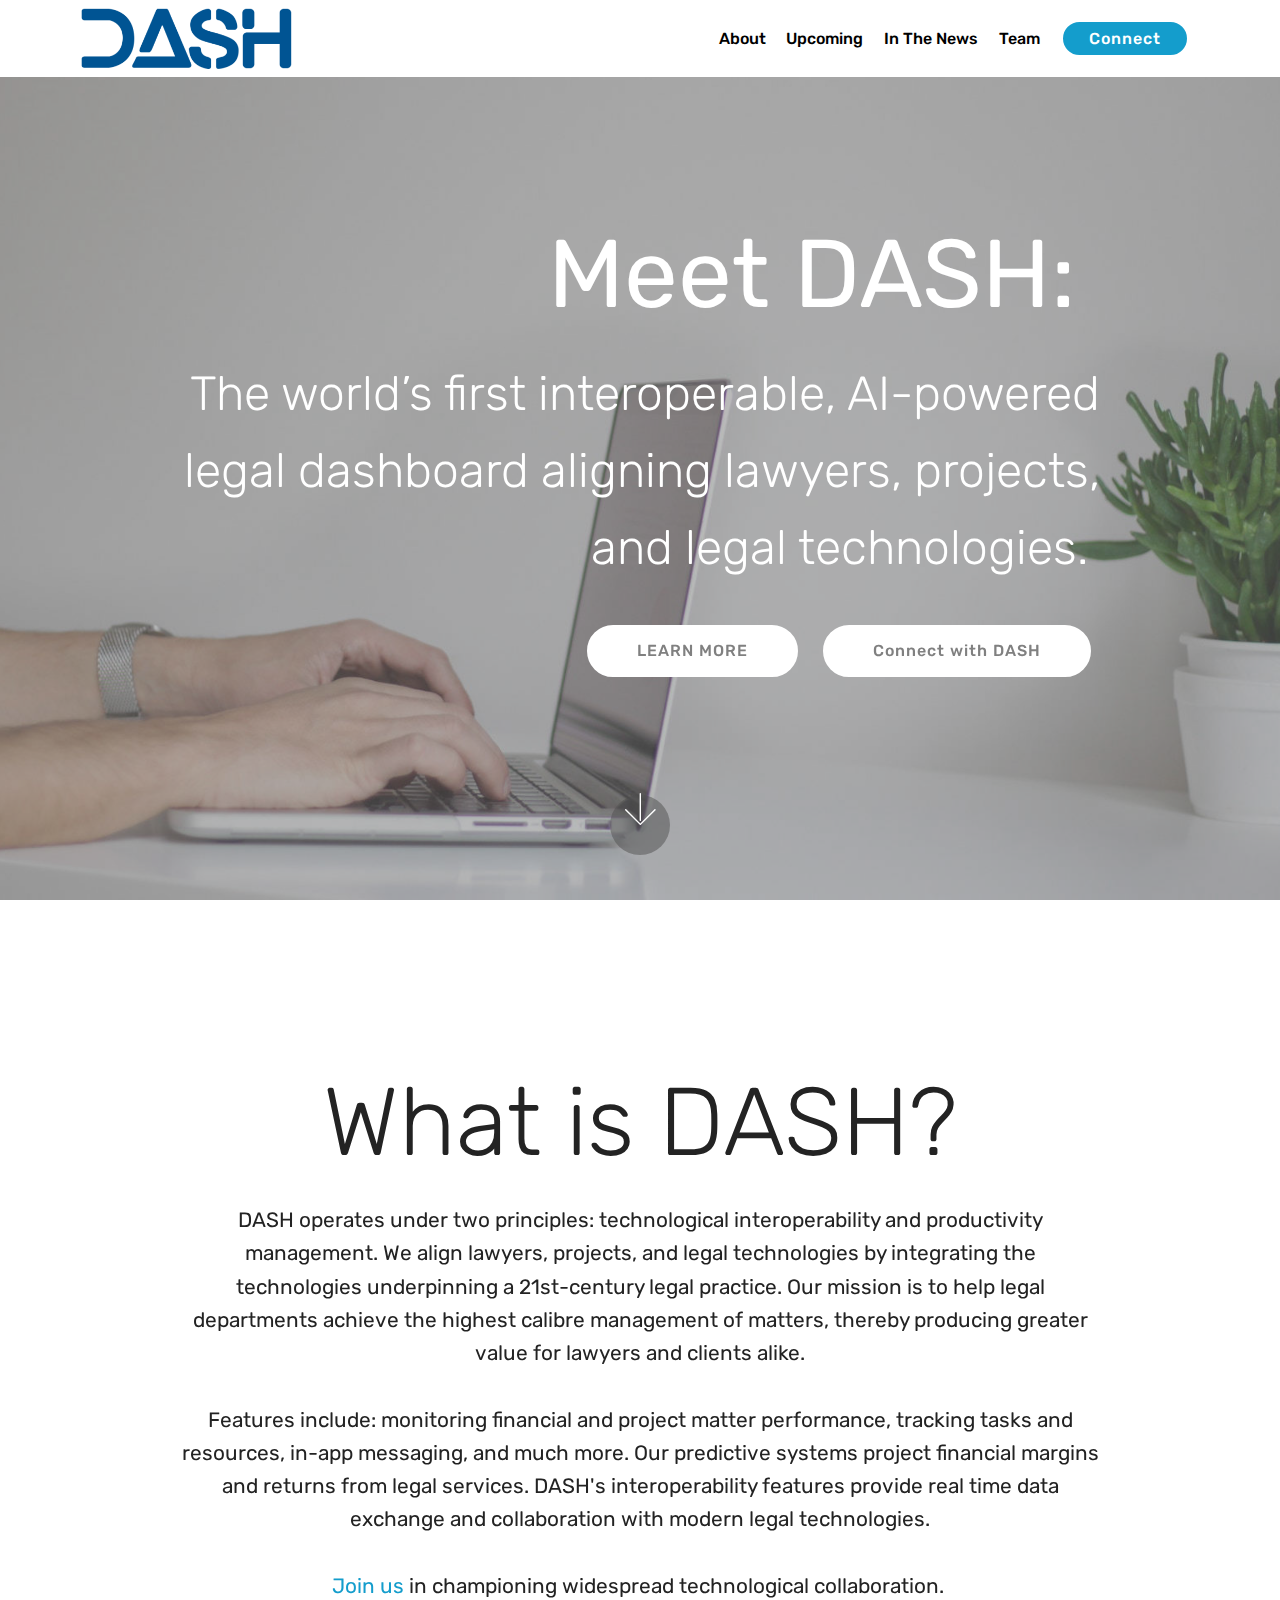
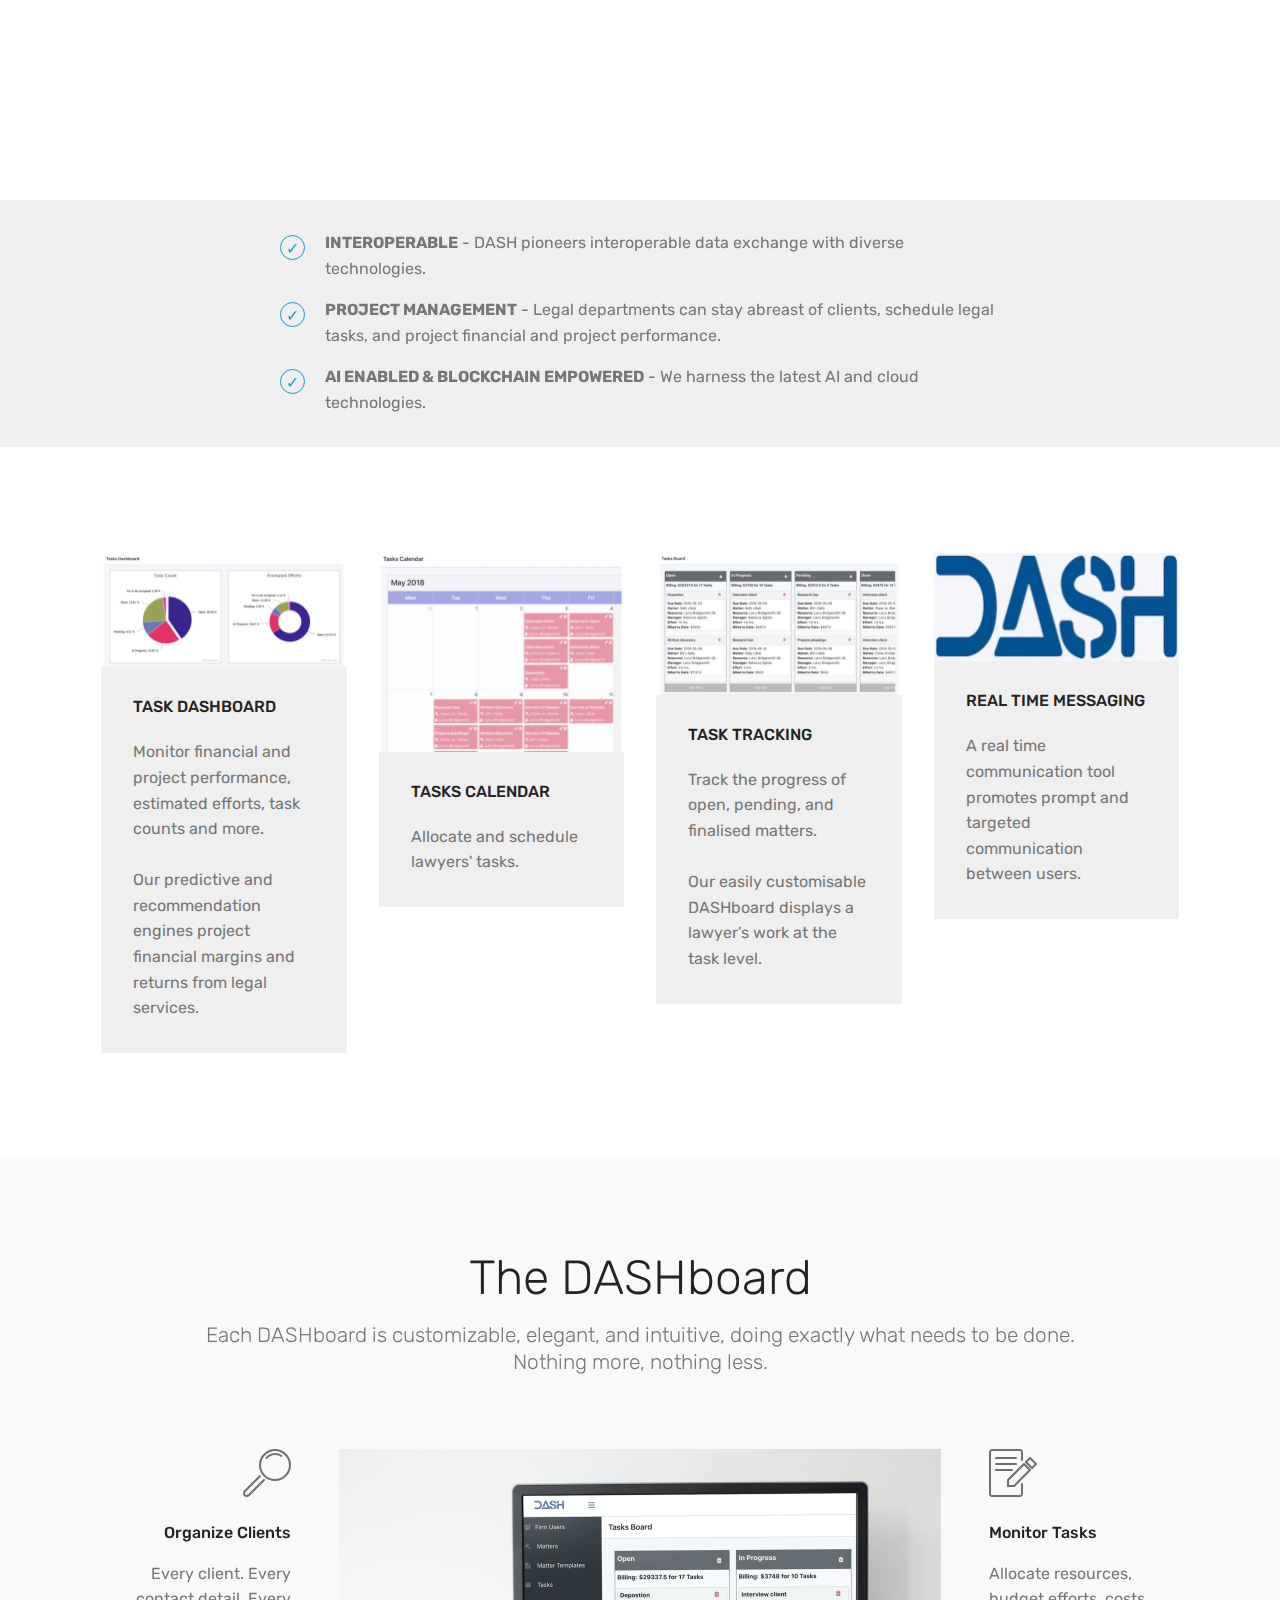
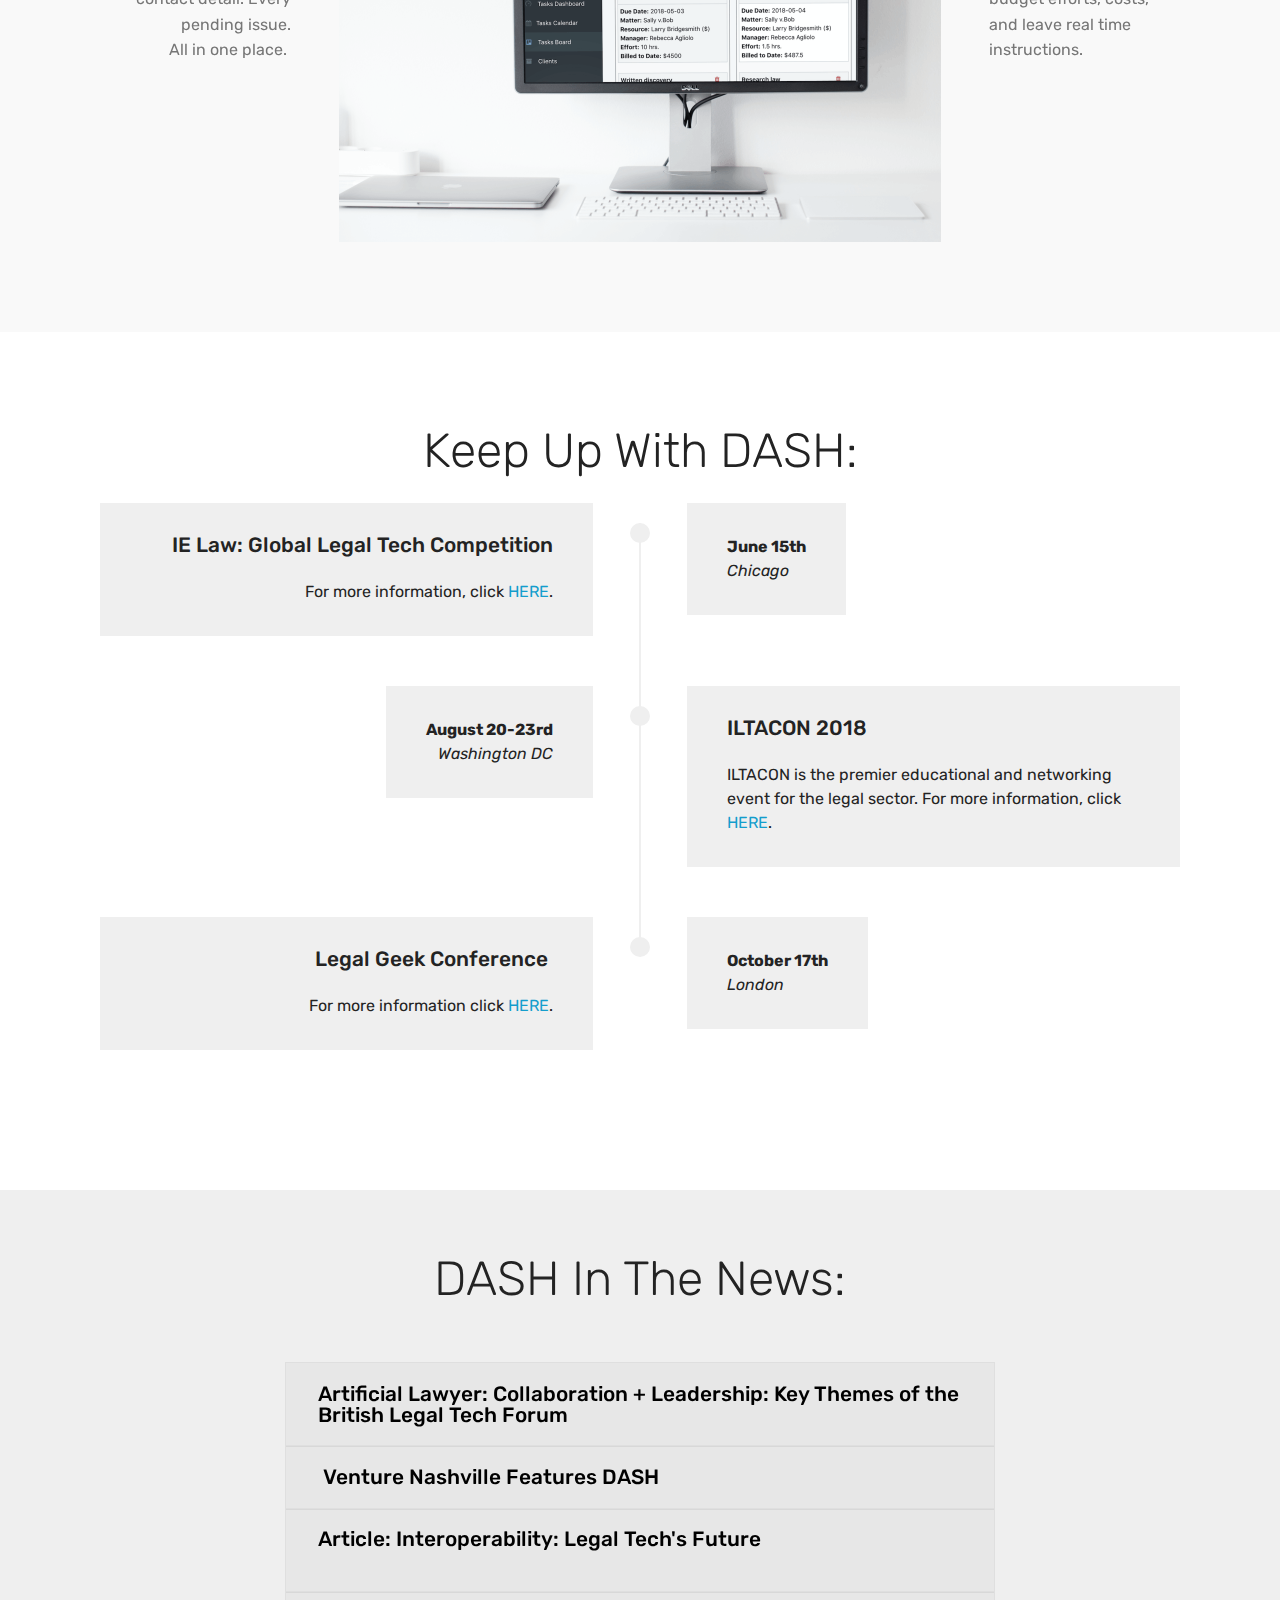
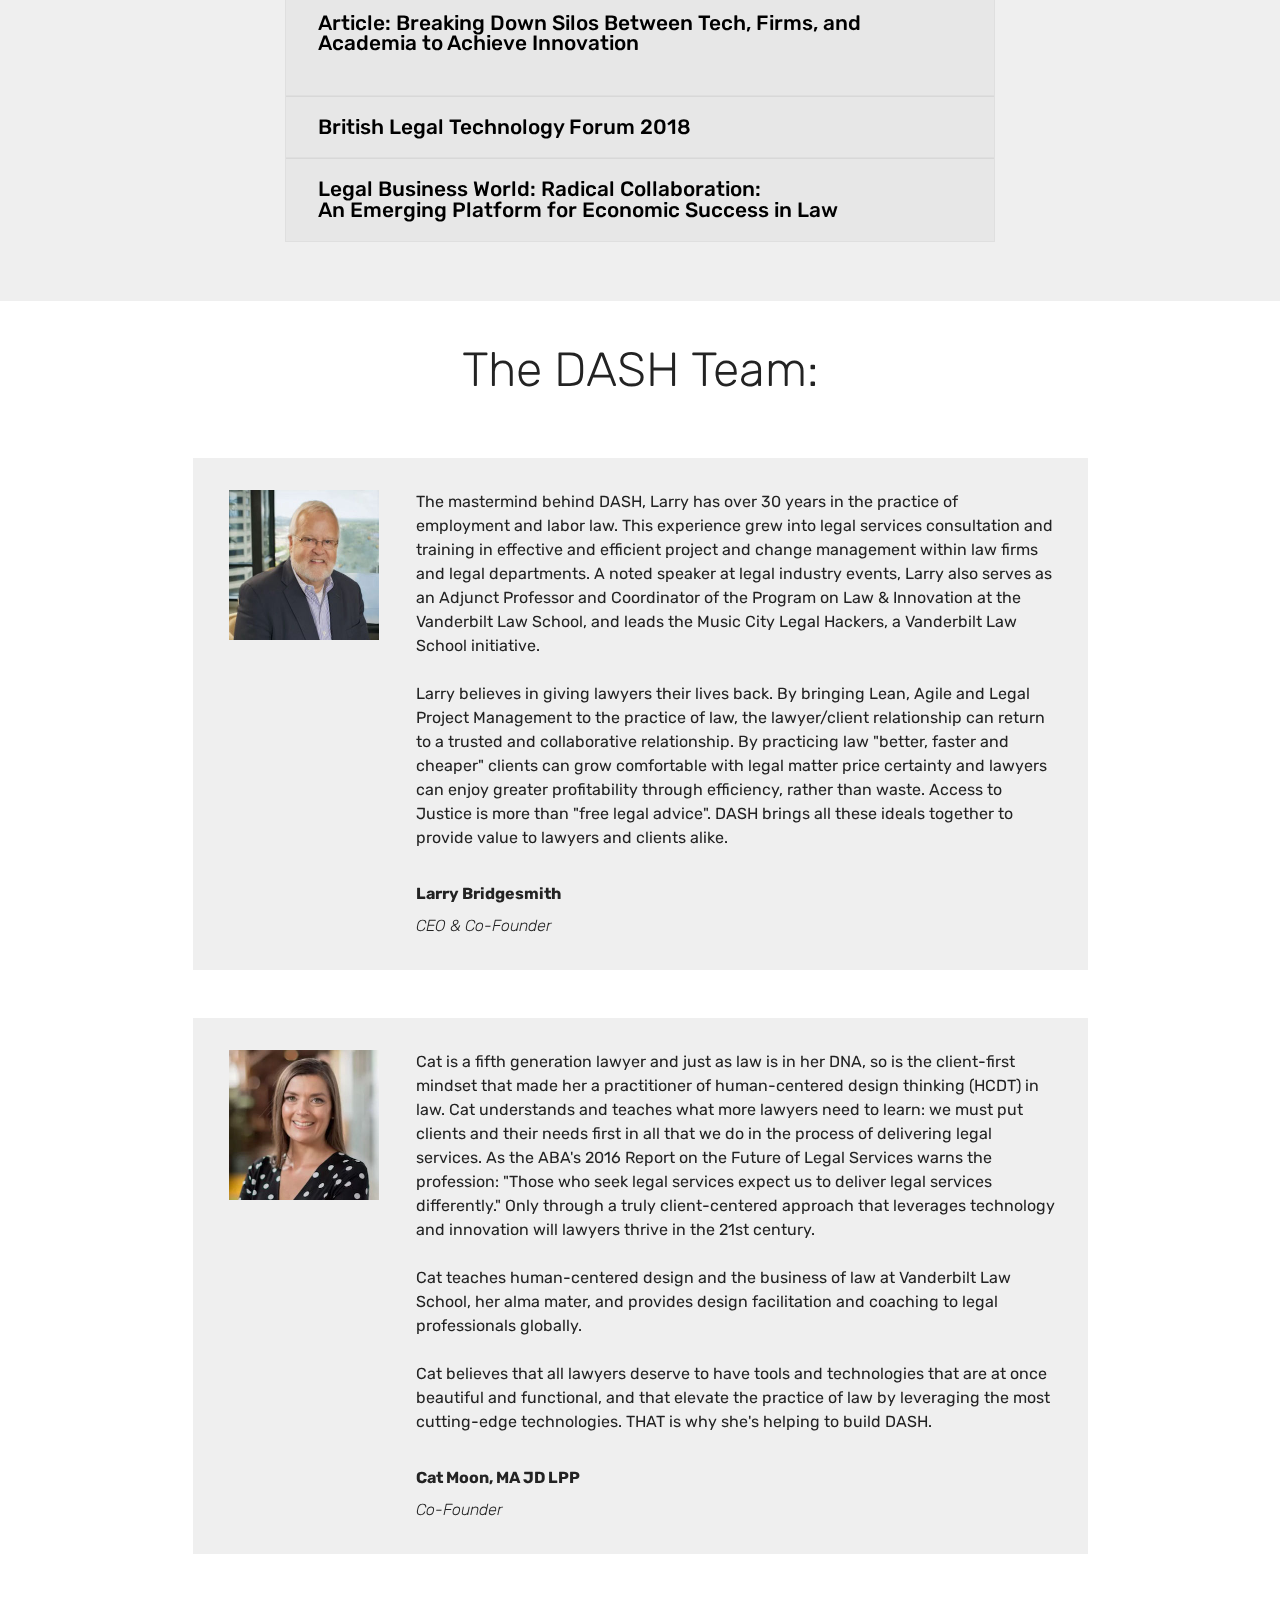
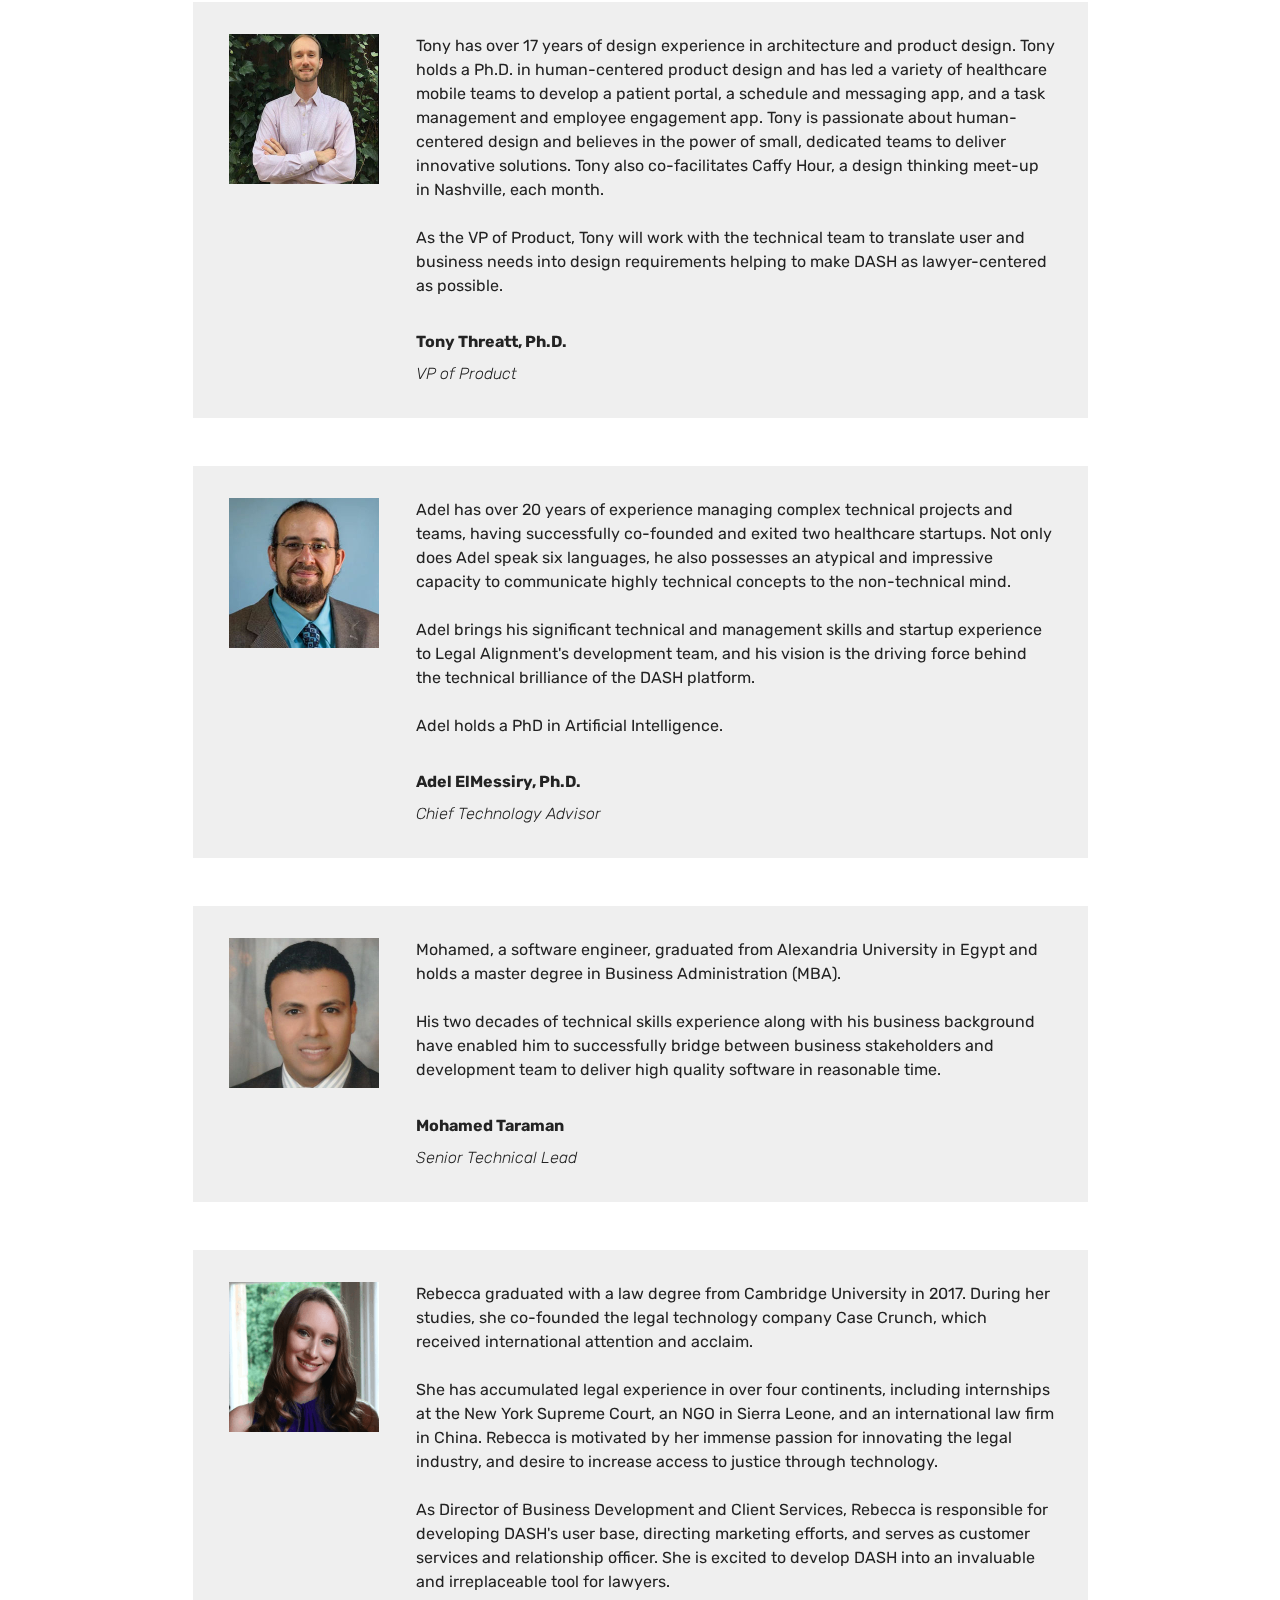
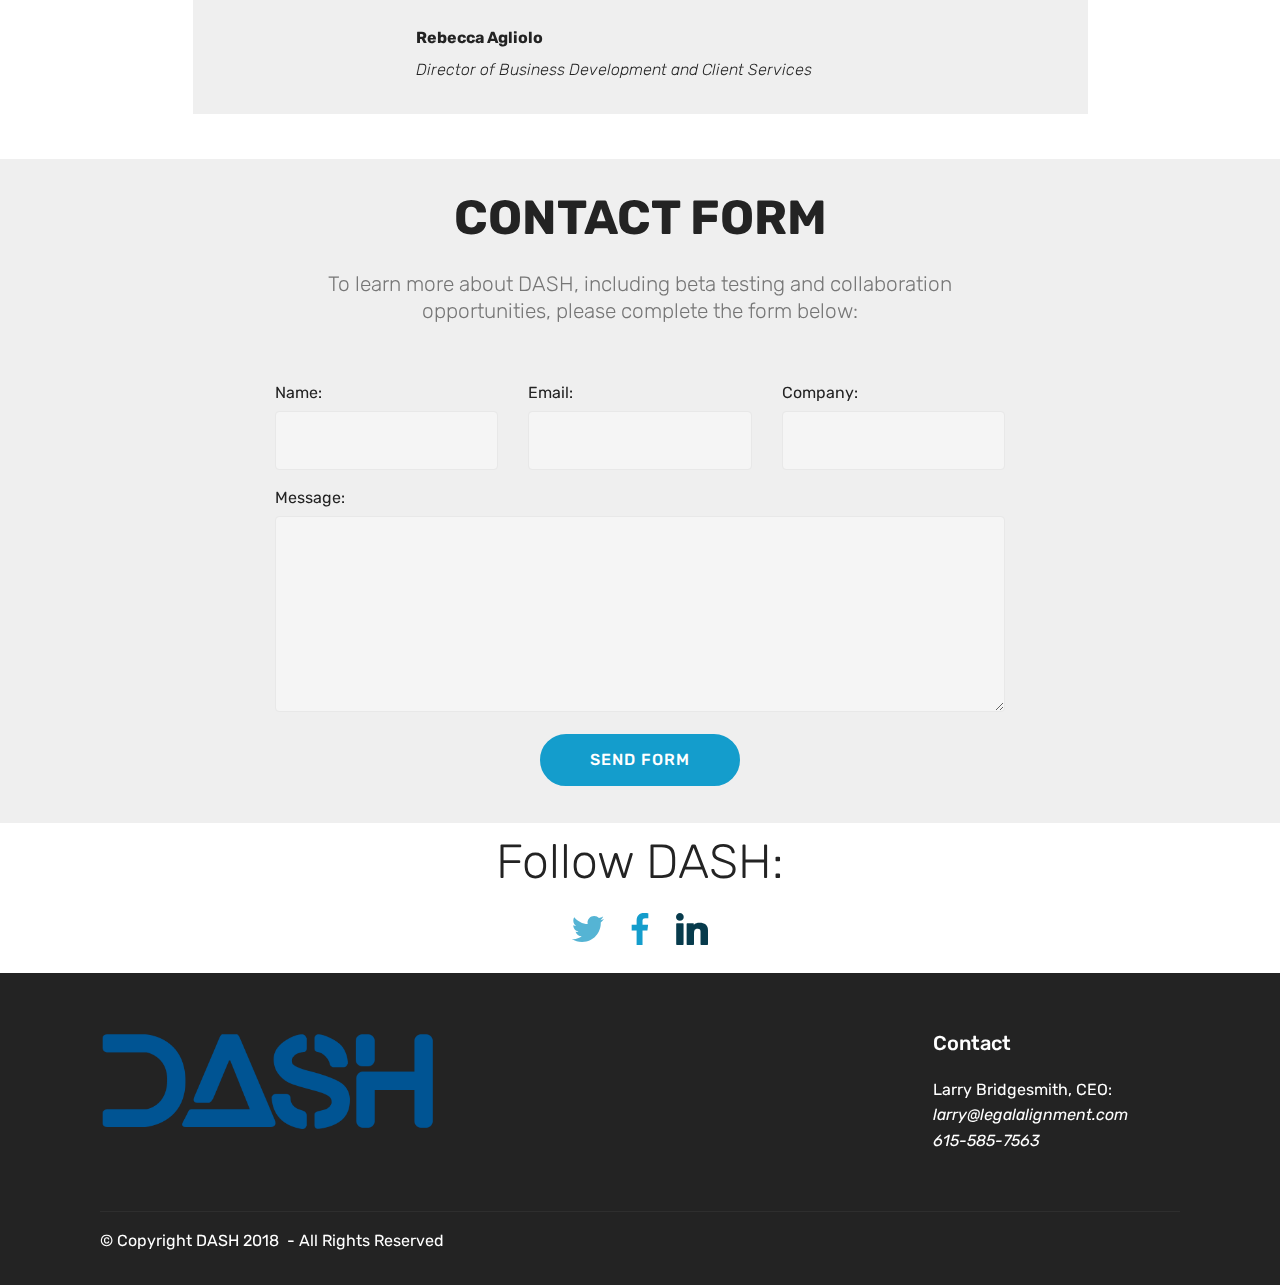
==== dash.html @ db4bc956 "create github pages" ====
<!DOCTYPE html>
<html >
<head>
  <!-- Site made with Mobirise Website Builder v4.7.7, https://mobirise.com -->
  <meta charset="UTF-8">
  <meta http-equiv="X-UA-Compatible" content="IE=edge">
  <meta name="generator" content="Mobirise v4.7.7, mobirise.com">
  <meta name="viewport" content="width=device-width, initial-scale=1, minimum-scale=1">
  <link rel="shortcut icon" href="assets/images/dash-logo-2-2-122x36.png" type="image/x-icon">
  <meta name="description" content="Website Maker Description">
  <title>DASH</title>
  <link rel="stylesheet" href="assets/web/assets/mobirise-icons/mobirise-icons.css">
  <link rel="stylesheet" href="assets/tether/tether.min.css">
  <link rel="stylesheet" href="assets/bootstrap/css/bootstrap.min.css">
  <link rel="stylesheet" href="assets/bootstrap/css/bootstrap-grid.min.css">
  <link rel="stylesheet" href="assets/bootstrap/css/bootstrap-reboot.min.css">
  <link rel="stylesheet" href="assets/dropdown/css/style.css">
  <link rel="stylesheet" href="assets/socicon/css/styles.css">
  <link rel="stylesheet" href="assets/theme/css/style.css">
  <link rel="stylesheet" href="assets/mobirise/css/mbr-additional.css" type="text/css">
  
  
  
</head>
<body>
  <section class="menu cid-qTkzRZLJNu" once="menu" id="menu1-3">

    

    <nav class="navbar navbar-expand beta-menu navbar-dropdown align-items-center navbar-fixed-top navbar-toggleable-sm">
        <button class="navbar-toggler navbar-toggler-right" type="button" data-toggle="collapse" data-target="#navbarSupportedContent" aria-controls="navbarSupportedContent" aria-expanded="false" aria-label="Toggle navigation">
            <div class="hamburger">
                <span></span>
                <span></span>
                <span></span>
                <span></span>
            </div>
        </button>
        <div class="menu-logo">
            <div class="navbar-brand">
                <span class="navbar-logo">
                    <a href="https://dashforlaw.com/">
                         <img src="assets/images/logo-412x118.png" alt="Mobirise" title="" style="height: 3.8rem;">
                    </a>
                </span>
                <span class="navbar-caption-wrap"><a class="navbar-caption text-white display-2" href="https://mobirise.com"></a></span>
            </div>
        </div>
        <div class="collapse navbar-collapse" id="navbarSupportedContent">
            <ul class="navbar-nav nav-dropdown" data-app-modern-menu="true"><li class="nav-item">
                    <a class="nav-link link text-black display-4" href="dash.html#header5-l">
                        
                        About</a>
                </li><li class="nav-item"><a class="nav-link link text-black display-4" href="dash.html#timeline1-s">
                        
                        Upcoming</a></li><li class="nav-item"><a class="nav-link link text-black display-4" href="dash.html#accordion1-t">In The News</a></li>
                <li class="nav-item">
                    <a class="nav-link link text-black display-4" href="dash.html#testimonials4-f">
                        
                        Team</a>
                </li></ul>
            <div class="navbar-buttons mbr-section-btn"><a class="btn btn-sm btn-primary display-4" href="dash.html#form1-4">
                    
                    Connect</a></div>
        </div>
    </nav>
</section>

<section class="engine"><a href="https://mobirise.me/j">website templates</a></section><section class="cid-qU2zEL4wPj mbr-fullscreen mbr-parallax-background" id="header2-6">

    

    <div class="mbr-overlay" style="opacity: 0.5; background-color: rgb(118, 118, 118);"></div>

    <div class="container align-center">
        <div class="row justify-content-md-center">
            <div class="mbr-white col-md-10">
                <h1 class="mbr-section-title mbr-bold pb-3 mbr-fonts-style display-1"><span style="font-weight: normal;">Meet DASH:&nbsp;</span><br></h1>
                
                <p class="mbr-text pb-3 mbr-fonts-style display-2">The world’s first interoperable, AI-powered legal dashboard aligning lawyers, projects, and legal technologies.&nbsp;<br></p><p></p><p></p>
                <div class="mbr-section-btn"><a class="btn btn-md btn-white display-4" href="dash.html#header5-l">LEARN MORE</a>
                    <a class="btn btn-md btn-white display-4" href="dash.html#form1-4">Connect with DASH</a></div>
            </div>
        </div>
    </div>
    <div class="mbr-arrow hidden-sm-down" aria-hidden="true">
        <a href="#next">
            <i class="mbri-down mbr-iconfont"></i>
        </a>
    </div>
</section>

<section class="header5 cid-qU41m2HjNl mbr-fullscreen" id="header5-l">

    

    
    <div class="container">
        <div class="row justify-content-center">
            <div class="mbr-white col-md-10">
                <h1 class="mbr-section-title align-center pb-3 mbr-fonts-style display-1">
                    What is DASH?</h1>
                <p class="mbr-text align-center display-5 pb-3 mbr-fonts-style">DASH operates under two principles: technological interoperability and productivity management. We align lawyers, projects, and legal technologies by integrating the technologies underpinning a 21st-century legal practice. Our mission is to help legal departments achieve the highest calibre management of matters, thereby producing greater value for lawyers and clients alike. <br><br>Features include: monitoring financial and project matter performance, tracking tasks and resources, in-app messaging, and much more. Our predictive systems project financial margins and returns from legal services. DASH's interoperability features provide real time data exchange and collaboration with modern legal technologies. <br><br><a href="dash.html#form1-4">Join us</a> in championing widespread technological collaboration.&nbsp;<br></p>
                
            </div>
        </div>
    </div>

    
</section>

<section class="mbr-section article content12 cid-qU42a9fptA" id="content12-n">
     

    <div class="container">
        <div class="media-container-row">
            <div class="mbr-text counter-container col-12 col-md-8 mbr-fonts-style display-7">
                <ul>
                    <li><strong>INTEROPERABLE</strong>&nbsp;- DASH pioneers interoperable data exchange with diverse technologies.&nbsp;</li><li><strong>PROJECT MANAGEMENT</strong><span style="font-size: 1rem;"> - Legal departments can stay abreast of clients, schedule legal tasks, and project financial and project performance.&nbsp;</span></li><li><strong>AI ENABLED &amp; BLOCKCHAIN EMPOWERED</strong> - We harness the latest AI and cloud technologies.</li>
                </ul>
            </div>
        </div>
    </div>
</section>

<section class="features3 cid-qU42BlxGUw" id="features3-r">

    

    
    <div class="container">
        <div class="media-container-row">
            <div class="card p-3 col-12 col-md-6 col-lg-3">
                <div class="card-wrapper">
                    <div class="card-img">
                        <img src="assets/images/tasks-dashboard-492x230.jpg" alt="Mobirise" title="">
                    </div>
                    <div class="card-box">
                        <h4 class="card-title mbr-fonts-style display-7">
                            TASK DASHBOARD</h4>
                        <p class="mbr-text mbr-fonts-style display-7">Monitor financial and project performance, estimated efforts, task counts and more.&nbsp;<br><br>Our predictive and recommendation engines project financial margins and returns from legal services.<br></p>
                    </div>
                    
                </div>
            </div>

            <div class="card p-3 col-12 col-md-6 col-lg-3">
                <div class="card-wrapper">
                    <div class="card-img">
                        <img src="assets/images/tasks-calendar-492x399.jpg" alt="Mobirise" title="">
                    </div>
                    <div class="card-box">
                        <h4 class="card-title mbr-fonts-style display-7">
                            TASKS CALENDAR</h4>
                        <p class="mbr-text mbr-fonts-style display-7">
                            Allocate and schedule lawyers' tasks. &nbsp;&nbsp;</p>
                    </div>
                    
                </div>
            </div>

            <div class="card p-3 col-12 col-md-6 col-lg-3">
                <div class="card-wrapper">
                    <div class="card-img">
                        <img src="assets/images/tasks-board-492x285.jpg" alt="Mobirise" title="">
                    </div>
                    <div class="card-box">
                        <h4 class="card-title mbr-fonts-style display-7">TASK TRACKING</h4>
                        <p class="mbr-text mbr-fonts-style display-7">
                            Track the progress of open, pending, and finalised matters.<br><br>Our easily customisable DASHboard displays a lawyer’s work at the task level.<br></p>
                    </div>
                    
                </div>
            </div>

            <div class="card p-3 col-12 col-md-6 col-lg-3">
                <div class="card-wrapper">
                    <div class="card-img">
                        <img src="assets/images/dash-logo-492x218.jpg" alt="Mobirise" title="">
                    </div>
                    <div class="card-box">
                        <h4 class="card-title mbr-fonts-style display-7">REAL TIME MESSAGING</h4>
                        <p class="mbr-text mbr-fonts-style display-7">A real time communication tool promotes prompt and targeted communication between users.&nbsp;</p>
                    </div>
                    
                </div>
            </div>
        </div>
    </div>
</section>

<section class="features12 cid-qU4sHpMugX" id="features12-u">
    
    

    

    <div class="container">
        <h2 class="mbr-section-title pb-2 mbr-fonts-style display-2">The DASHboard</h2>
        <h3 class="mbr-section-subtitle pb-3 mbr-fonts-style display-5">Each DASHboard is customizable, elegant, and intuitive, doing exactly what needs to be done. <br>Nothing more, nothing less.</h3>

        <div class="media-container-row pt-5">
            <div class="block-content align-right">
                <div class="card pl-3 pr-3 pb-5">
                    <div class="mbr-card-img-title">
                        <div class="card-img pb-3">
                             <span class="mbr-iconfont mbri-search"></span>
                        </div>
                        <div class="mbr-crt-title">
                            <h4 class="card-title py-2 mbr-crt-title mbr-fonts-style display-7">Organize Clients</h4>
                        </div>
                    </div>                

                    <div class="card-box">
                        <p class="mbr-text mbr-section-text mbr-fonts-style display-7">
                            Every client. Every contact detail. Every pending issue. <br>All in one place.&nbsp;</p>
                    </div>
                </div>

                
            </div>

            <div class="mbr-figure" style="width: 60%;">
                <img src="assets/images/screen-shot-2018-06-04-at-23.53.58-1204x786.png" alt="Mobirise" title="">
            </div>

            <div class="block-content align-left  ">
                <div class="card pl-3 pr-3 pb-5">
                    <div class="mbr-card-img-title">
                        <div class="card-img pb-3">
                             <span class="mbr-iconfont mbri-edit"></span>
                        </div>
                        <div class="mbr-crt-title">
                            <h4 class="card-title py-2 mbr-crt-title mbr-fonts-style display-7">
                                Monitor Tasks</h4>
                        </div>
                    </div>                

                    <div class="card-box">
                        <p class="mbr-text mbr-section-text mbr-fonts-style display-7">Allocate resources, budget efforts, costs, and leave real time instructions.</p>
                    </div>
                </div>

                
            </div>
        </div>
    </div>
</section>

<section class="timeline1 cid-qU487l1E2V" id="timeline1-s">

    

    

    <div class="container align-center">
        <h2 class="mbr-section-title pb-3 mbr-fonts-style display-2">Keep Up With DASH:</h2>
        

        <div class="container timelines-container" mbri-timelines="">
            <div class="row timeline-element reverse separline">      
                 <div class="timeline-date-panel col-xs-12 col-md-6  align-left">         
                    <div class="time-line-date-content">
                        <p class="mbr-timeline-date mbr-fonts-style display-7"><strong>June 15th</strong><br><em>Chicago</em></p>
                    </div>
                </div>
           <span class="iconBackground"></span>
            <div class="col-xs-12 col-md-6 align-right">
                <div class="timeline-text-content">
                    <h4 class="mbr-timeline-title pb-3 mbr-fonts-style display-5">IE Law: Global Legal Tech Competition</h4>
                    <p class="mbr-timeline-text mbr-fonts-style display-7">
                        For more information, click <a href="https://www.ie.edu/law-school/news-events/news/global-legaltech-startup-competition/" target="_blank">HERE</a>.</p>
                 </div>
            </div>
            </div>

            <div class="row timeline-element  separline">
                <div class="timeline-date-panel col-xs-12 col-md-6 align-right">
                    <div class="time-line-date-content">
                        <p class="mbr-timeline-date mbr-fonts-style display-7"><strong>
                            August 20-23rd</strong><br><em>Washington DC</em></p>
                    </div>
                </div>
                <span class="iconBackground"></span>
                <div class="col-xs-12 col-md-6 align-left ">
                    <div class="timeline-text-content">
                        <h4 class="mbr-timeline-title pb-3 mbr-fonts-style display-5">ILTACON 2018</h4>
                        <p class="mbr-timeline-text mbr-fonts-style display-7">ILTACON is the premier educational and networking event for the legal sector. For more information, click <a href="http://www.iltacon.org/home?ssopc=1" target="_blank">HERE</a>.<br></p>
                    </div>
                </div>
            </div> 


            <div class="row timeline-element reverse">
                <div class="timeline-date-panel col-xs-12 col-md-6  align-left">
                    <div class="time-line-date-content">
                        <p class="mbr-timeline-date mbr-fonts-style display-7"><strong>
                            October 17th<br></strong><em>London</em></p>
                    </div>
                </div>
                <span class="iconBackground"></span>
                <div class="col-xs-12 col-md-6 align-right">
                    <div class="timeline-text-content">
                        <h4 class="mbr-timeline-title pb-3 mbr-fonts-style display-5">
                            Legal Geek Conference&nbsp;</h4>      
                        <p class="mbr-timeline-text mbr-fonts-style display-7">
                            For more information click <a href="https://www.legalgeek.co/conference/" target="_blank">HERE</a>.</p>
                    </div>
                </div>
            </div>

            


            


            

            

            

            

            

            

            
        </div>
    </div>
</section>

<section class="accordion1 cid-qU48kprbJv" id="accordion1-t">

    

    
    <div class="container">
        <div class="media-container-row">
            <div class="col-12 col-md-8">
                <div class="section-head text-center space30">
                    <h2 class="mbr-section-title pb-5 mbr-fonts-style display-2">
                        DASH In The News:</h2>
                </div>
                <div class="clearfix"></div>
                <div id="bootstrap-accordion_7" class="panel-group accordionStyles accordion" role="tablist" aria-multiselectable="true">
                    <div class="card">
                        <div class="card-header" role="tab" id="headingOne">
                            <a role="button" class="panel-title collapsed text-black" data-toggle="collapse" data-core="" href="#collapse1_7" aria-expanded="false" aria-controls="collapse1">
                                <h4 class="mbr-fonts-style display-5">Artificial Lawyer: Collaboration + Leadership: Key Themes of the British Legal Tech Forum</h4>
                            </a>
                        </div>
                        <div id="collapse1_7" class="panel-collapse noScroll collapse " role="tabpanel" aria-labelledby="headingOne" data-parent="#bootstrap-accordion_7">
                            <div class="panel-body p-4">
                                <p class="mbr-fonts-style panel-text display-7">Larry Bridgesmith, Founder and CEO of legal tech company, Dash, which is ‘the world’s first interoperable, AI-powered platform for aligning people, projects, and processes for optimum results’. He is also Adjunct Professor, Program on Law &amp; Innovation Coordinator, at the Vanderbilt Law School.<br><br>Bridgesmith covered a lot of great territory in his speech about the exponential changes in legal technology in recent years and where we are headed. But, the key idea was exemplified by Dash, which is now in beta, and is designed to help connect the many machine learning, data analysis and blockchain applications that are now emerging, all together.<br><br>He also raised another key point: ‘We’ve got to get through this together.’<br><br>That is to say, law firms cannot build the future alone, they’ll need to work with clients’ inhouse teams, operations teams and executives who are not in the legal team. They’ll need to work together with LPOs and ALSPs. They’ll also need to work hand in hand with start-ups with new and untried technology, as well as the tech giants now showing great interest in the legal sector such as IBM and Microsoft.<br><br>Read the full article on <a href="https://www.artificiallawyer.com/2018/03/15/collaboration-leadership-key-themes-of-the-british-legal-tech-forum/" target="_blank">Artificial Lawyer</a></p>
                            </div>
                        </div>
                    </div>
                    <div class="card">
                        <div class="card-header" role="tab" id="headingTwo">
                            <a role="button" class="collapsed panel-title text-black" data-toggle="collapse" data-core="" href="#collapse2_7" aria-expanded="false" aria-controls="collapse2">
                                <h4 class="mbr-fonts-style display-5">&nbsp;Venture Nashville Features DASH</h4>
                            </a>
                            
                        </div>
                        <div id="collapse2_7" class="panel-collapse noScroll collapse" role="tabpanel" aria-labelledby="headingTwo" data-parent="#bootstrap-accordion_7">
                            <div class="panel-body p-4">
                                <p class="mbr-fonts-style panel-text display-7">February 5, 2018 by Milt Capps, Venture Nashville<br><br>NASHVILLE Lawtech specialist Larry Bridgesmith JD doesn't just casually sketch-out a "gameplan" when talk turns to startup Legal Alignment and its proprietary DASH legal project management software.<br><br>Instead, in tones that might be a blend of barrister and professor, the company's co-founder and CEO brings to the discussion the thoroughness of a trained advocate and the forward-leaning drive of an entrepreneur.<br><br>That'll come in handy, given that the serial entrepreneur, his team and their advisors seek nothing less than to carve-out a piece of the white-hot Lawtech market. They are within weeks of their formal market entry and recently began the first of a series of three capital raises.<br><br><a href="http://www.venturenashville.com/dash-lawtech-bridgesmiths-legal-alignment-startup-eyes-capital-raises-cms-1659" target="_blank">Visit Venture Nashville to continue reading Milt Capps' coverage of Legal Alignment and DASH.</a><br><br><br></p>
                            </div>
                        </div>
                    </div>
                    <div class="card">
                        <div class="card-header" role="tab" id="headingThree">
                            <a role="button" class="collapsed text-black panel-title" data-toggle="collapse" data-core="" href="#collapse3_7" aria-expanded="false" aria-controls="collapse3">
                                <h4 class="mbr-fonts-style display-5">Article: Interoperability: Legal Tech's Future&nbsp;<div><br></div></h4>
                            </a>
                        </div>
                        <div id="collapse3_7" class="panel-collapse noScroll collapse" role="tabpanel" aria-labelledby="headingThree" data-parent="#bootstrap-accordion_7">
                            <div class="panel-body p-4">
                                <p class="mbr-fonts-style panel-text display-7">I recently learned a new word. A word I had been searching for a long time. A word and an image that captures a concept that legal technology must adopt for the sake of its future, its customers, their clients, access to justice and the economy.<br><br><a href="http://www.legalalignment.com/blog/interoperability-legal-tech-s-future-dcd7ad6c-dc2f-4e45-95b6-c2ae2e69c8af" target="_blank">READ MORE</a></p>
                            </div>
                        </div>
                    </div>
                    <div class="card">
                        <div class="card-header" role="tab" id="headingFour">
                            <a role="button" class="collapsed panel-title text-black" data-toggle="collapse" data-core="" href="#collapse4_7" aria-expanded="false" aria-controls="collapse4">
                                <h4 class="mbr-fonts-style display-5">Article: Breaking Down Silos Between Tech, Firms, and Academia to Achieve Innovation<div><br></div></h4>
                            </a> 
                        </div>
                        <div id="collapse4_7" class="panel-collapse noScroll collapse" role="tabpanel" aria-labelledby="headingFour" data-parent="#bootstrap-accordion_7">
                            <div class="panel-body p-4">
                                <p class="mbr-fonts-style panel-text display-7"><em>This article originally appeared on <a href="https://www.law.com/americanlawyer/sites/americanlawyer/2017/12/15/breaking-down-silos-between-tech-firms-and-academia-to-reach-innovation/" target="_blank">lawdotcom</a>.<br></em><br>The essence of legal economics is professional excellence in legal service delivery embedded in a sustainable business model. In recent years, there has been a significant focus on the latter while assuming the existence of the former. To improve the delivery of legal services, innovation in law must take into account the conflicting silos of law schools, legal practice and legal technology. Collaboration among these essential components of today’s legal practice is critical.<br><br><a href="http://www.legalalignment.com/blog/breaking-down-silos-between-tech-firms-and-academia-to-achieve-innovation" target="_blank">READ MORE</a></p>
                            </div>
                        </div>
                    </div>
                    <div class="card">
                        <div class="card-header" role="tab" id="headingFive">
                            <a role="button" class="collapsed panel-title text-black" data-toggle="collapse" data-core="" href="#collapse5_7" aria-expanded="false" aria-controls="collapse5">
                                <h4 class="mbr-fonts-style display-5">British Legal Technology Forum 2018</h4>
                            </a>
                        </div>
                        <div id="collapse5_7" class="panel-collapse noScroll collapse" role="tabpanel" aria-labelledby="headingFive" data-parent="#bootstrap-accordion_7">
                            <div class="panel-body p-4">
                                <p class="mbr-fonts-style panel-text display-7">
                                   CEO Larry Bridesmith introduced DASH and spoke at the British Legal Technology Forum 2018 in London, England.<br><br><a href="https://britishlegalitforum.com/speakers/larry-bridgesmith-j-d/" target="_blank">READ MORE</a></p>
                            </div>
                        </div>
                    </div>
                    <div class="card">
                        <div class="card-header" role="tab" id="headingSix">
                            <a role="button" class="collapsed panel-title text-black" data-toggle="collapse" data-core="" href="#collapse6_7" aria-expanded="false" aria-controls="collapse6">
                                <h4 class="mbr-fonts-style display-5">Legal Business World: Radical Collaboration:<div>An Emerging Platform for Economic Success in Law</div></h4>
                            </a>
                        </div>
                        <div id="collapse6_7" class="panel-collapse noScroll collapse" role="tabpanel" aria-labelledby="headingSix" data-parent="#bootstrap-accordion_7">
                            <div class="panel-body p-4">
                                <p class="mbr-fonts-style panel-text display-7">The impact of technology tools and applications is very apparent in our lives. Siri finds us the closest Starbucks. Alexa plays our favorite mood music, turns off the lights at the same time and waters the lawn as well if you wish. Google advises us about the time to leave for our next ap- pointment and the best route to take to get there on time.<br><br>These and many more “on demand” functions have found their way into our daily rou- tines without any request on our part. We did not ask Apple to create a virtual assistant. She showed up one day on our iPhone. Amazon an- ticipates our reading, listening and grocery needs, and provides suggestions for on demand delivery later that same day.&nbsp;How did we get to this place of economic in- stant gratification when owning a car becomes more expensive than having Uber deliver you to your destinations?<br><br>Read the full article in <a href="https://britishlegalitforum.com/wp-content/uploads/2018/03/Larry-Bridgesmith-article-eMag-British-Legal-Technology-Forum-2018-A-legal-IT-event-by-Netlaw-Media.pdf" target="_blank">Legal Business World</a></p>
                            </div>
                        </div>
                    </div>
                </div>
            </div>
        </div>
    </div>
</section>

<section class="testimonials4 cid-qU2QXnhKlR" id="testimonials4-f">

  

  
  <div class="container">
    <h2 class="pb-3 mbr-fonts-style mbr-white align-center display-2">The DASH Team:</h2>
    
    <div class="col-md-10 testimonials-container"> 
      

      
    <div class="testimonials-item">
        <div class="user row">
          <div class="col-lg-3 col-md-4">
            <div class="user_image">
              <img src="assets/images/larry-bridgesmith-iyeio9.png-300x276.jpg" alt="" title="">
            </div>
          </div>
          <div class="testimonials-caption col-lg-9 col-md-8">
            <div class="user_text ">
              <p class="mbr-fonts-style  display-7">The mastermind behind DASH, Larry has over 30 years in the practice of employment and labor law. This experience grew into legal services consultation and training in effective and efficient project and change management within law firms and legal departments. A noted speaker at legal industry events, Larry also serves as an Adjunct Professor and Coordinator of the Program on Law &amp; Innovation at the Vanderbilt Law School, and leads the Music City Legal Hackers, a Vanderbilt Law School initiative.<br><br>Larry believes in giving lawyers their lives back. By bringing Lean, Agile and Legal Project Management to the practice of law, the lawyer/client relationship can return to a trusted and collaborative relationship. By practicing law "better, faster and cheaper" clients can grow comfortable with legal matter price certainty and lawyers can enjoy greater profitability through efficiency, rather than waste. Access to Justice is more than "free legal advice". DASH brings all these ideals together to provide value to lawyers and clients alike.</p>
            </div>
            <div class="user_name mbr-bold mbr-fonts-style align-left pt-3 display-7">
                 Larry Bridgesmith</div>
            <div class="user_desk mbr-light mbr-fonts-style align-left pt-2 display-7"><em>
                 CEO &amp; Co-Founder</em></div>
          </div>
        </div>
      </div><div class="testimonials-item">
        <div class="user row">
          <div class="col-lg-3 col-md-4">
            <div class="user_image">
              <img src="assets/images/c-moon-headshot-cropped-ccn1tb.png-1-300x294.jpg" alt="" title="">
            </div>
          </div>
          <div class="testimonials-caption col-lg-9 col-md-8">
            <div class="user_text">
              <p class="mbr-fonts-style  display-7">Cat is a fifth generation lawyer and just as law is in her DNA, so is the client-first mindset that made her a practitioner of human-centered design thinking (HCDT) in law. Cat understands and teaches what more lawyers need to learn: we must put clients and their needs first in all that we do in the process of delivering legal services. As the ABA's 2016 Report on the Future of Legal Services warns the profession: "Those who seek legal services expect us to deliver legal services differently." Only through a truly client-centered approach that leverages technology and innovation will lawyers thrive in the 21st century.<br> <br>Cat teaches human-centered design and the business of law at Vanderbilt Law School, her alma mater, and provides design facilitation and coaching to legal professionals globally.<br> <br>Cat believes that all lawyers deserve to have tools and technologies that are at once beautiful and functional, and that elevate the practice of law by leveraging the most cutting-edge technologies. THAT is why she's helping to build DASH.</p>
            </div>
            <div class="user_name mbr-bold mbr-fonts-style align-left pt-3 display-7">Cat Moon, MA JD LPP</div>
            <div class="user_desk mbr-light mbr-fonts-style align-left pt-2 display-7"><em>
                 Co-Founder</em></div>
          </div>
        </div>
      </div><div class="testimonials-item">
        <div class="user row">
          <div class="col-lg-3 col-md-4">
            <div class="user_image">
              <img src="assets/images/threatt-pdbe-ijobnc-300x300.jpg" alt="" title="">
            </div>
          </div>
          <div class="testimonials-caption col-lg-9 col-md-8">
            <div class="user_text">
              <p class="mbr-fonts-style  display-7">Tony has over 17 years of design experience in architecture and product design. Tony holds a Ph.D. in human-centered product design and has led a variety of healthcare mobile teams to develop a patient portal, a schedule and messaging app, and a task management and employee engagement app. Tony is passionate about human-centered design and believes in the power of small, dedicated teams to deliver innovative solutions. Tony also co-facilitates Caffy Hour, a design thinking meet-up in Nashville, each month.<br> <br>As the VP of Product, Tony will work with the technical team to translate user and business needs into design requirements helping to make DASH as lawyer-centered as possible.</p>
            </div>
            <div class="user_name mbr-bold mbr-fonts-style align-left pt-3 display-7">Tony Threatt, Ph.D.</div>
            <div class="user_desk mbr-light mbr-fonts-style align-left pt-2 display-7"><em>VP of Product</em></div>
          </div>
        </div>
      </div><div class="testimonials-item">
        <div class="user row">
          <div class="col-lg-3 col-md-4">
            <div class="user_image">
              <img src="assets/images/adel-300x299.jpg" alt="" title="">
            </div>
          </div>
          <div class="testimonials-caption col-lg-9 col-md-8">
            <div class="user_text">
              <p class="mbr-fonts-style  display-7">Adel has over 20 years of experience managing complex technical projects and teams, having successfully co-founded and exited two healthcare startups. Not only does Adel speak six languages, he also possesses an atypical and impressive capacity to communicate highly technical concepts to the non-technical mind.<br> <br>Adel brings his significant technical and management skills and startup experience to Legal Alignment's development team, and his vision is the driving force behind the technical brilliance of the DASH platform.<br> <br>Adel holds a PhD in Artificial Intelligence.</p>
            </div>
            <div class="user_name mbr-bold mbr-fonts-style align-left pt-3 display-7">Adel ElMessiry, Ph.D.</div>
            <div class="user_desk mbr-light mbr-fonts-style align-left pt-2 display-7"><em>Chief Technology Advisor</em></div>
          </div>
        </div>
      </div><div class="testimonials-item">
        <div class="user row">
          <div class="col-lg-3 col-md-4">
            <div class="user_image">
              <img src="assets/images/mohamed-taraman-300x450.jpg" alt="" title="">
            </div>
          </div>
          <div class="testimonials-caption col-lg-9 col-md-8">
            <div class="user_text">
              <p class="mbr-fonts-style  display-7">Mohamed, a software engineer, graduated from Alexandria University in Egypt and holds a master degree in Business Administration (MBA).&nbsp;<br> <br>His two decades of technical skills experience along with his business background have enabled him to successfully bridge between business stakeholders and development team to deliver high quality software in reasonable time.<br></p>
            </div>
            <div class="user_name mbr-bold mbr-fonts-style align-left pt-3 display-7">Mohamed Taraman</div>
            <div class="user_desk mbr-light mbr-fonts-style align-left pt-2 display-7"><em>Senior Technical Lead</em></div>
          </div>
        </div>
      </div><div class="testimonials-item">
        <div class="user row">
          <div class="col-lg-3 col-md-4">
            <div class="user_image">
              <img src="assets/images/screen-shot-2017-08-13-at-19.42.43-300x283.png" alt="" title="">
            </div>
          </div>
          <div class="testimonials-caption col-lg-9 col-md-8">
            <div class="user_text">
              <p class="mbr-fonts-style  display-7">Rebecca graduated with a law degree from Cambridge University in 2017. During her studies, she co-founded the legal technology company Case Crunch, which received international attention and acclaim. <br><br>She has accumulated legal experience in over four continents, including internships at the New York Supreme Court, an NGO in Sierra Leone, and an international law firm in China. Rebecca is motivated by her immense passion for innovating the legal industry, and desire to increase access to justice through technology.  <br><br>As Director of Business Development and Client Services, Rebecca is responsible for developing DASH's user base, directing marketing efforts, and serves as customer services and relationship officer. She is excited to develop DASH into an invaluable and irreplaceable tool for lawyers.</p>
            </div>
            <div class="user_name mbr-bold mbr-fonts-style align-left pt-3 display-7">Rebecca Agliolo</div>
            <div class="user_desk mbr-light mbr-fonts-style align-left pt-2 display-7"><em>Director of Business Development and Client Services</em></div>
          </div>
        </div>
      </div></div>
  </div>
</section>

<section class="mbr-section form1 cid-qU2wZR2vqj" id="form1-4">

    

    
    <div class="container">
        <div class="row justify-content-center">
            <div class="title col-12 col-lg-8">
                <h2 class="mbr-section-title align-center pb-3 mbr-fonts-style display-2"><strong>
                    CONTACT FORM
                </strong></h2>
                <h3 class="mbr-section-subtitle align-center mbr-light pb-3 mbr-fonts-style display-5">To learn more about DASH, including beta testing and collaboration opportunities, please complete the form below:</h3>
            </div>
        </div>
    </div>
    <div class="container">
        <div class="row justify-content-center">
            <div class="media-container-column col-lg-8" data-form-type="formoid">
                    <div data-form-alert="" hidden="">Thanks for filling out the form!</div>
            
                    <form class="mbr-form" action="https://mobirise.com/" method="post" data-form-title="Mobirise Form"><input type="hidden" name="email" data-form-email="true" value="OgbctpfX9Ql2CBgYNgx8wKyIwnD+nQjd92Z/9dBkvyxxFfKp8vk6QvMG2uO4X1iGeM2oOyYX89qeijrAtcZ+NfVCFBirnuTjiglSgX3KKd1LyFuht2O3wavHQq2drBXa" data-form-field="Email">
                        <div class="row row-sm-offset">
                            <div class="col-md-4 multi-horizontal" data-for="name">
                                <div class="form-group">
                                    <label class="form-control-label mbr-fonts-style display-7" for="name-form1-4">Name:</label>
                                    <input type="text" class="form-control" name="name" data-form-field="Name" required="" id="name-form1-4">
                                </div>
                            </div>
                            <div class="col-md-4 multi-horizontal" data-for="email">
                                <div class="form-group">
                                    <label class="form-control-label mbr-fonts-style display-7" for="email-form1-4">Email:</label>
                                    <input type="email" class="form-control" name="email" data-form-field="Email" required="" id="email-form1-4">
                                </div>
                            </div>
                            <div class="col-md-4 multi-horizontal" data-for="phone">
                                <div class="form-group">
                                    <label class="form-control-label mbr-fonts-style display-7" for="phone-form1-4">Company:</label>
                                    <input type="tel" class="form-control" name="phone" data-form-field="Phone" id="phone-form1-4">
                                </div>
                            </div>
                        </div>
                        <div class="form-group" data-for="message">
                            <label class="form-control-label mbr-fonts-style display-7" for="message-form1-4">Message:</label>
                            <textarea type="text" class="form-control" name="message" rows="7" data-form-field="Message" id="message-form1-4"></textarea>
                        </div>
            
                        <span class="input-group-btn"><button href="" type="submit" class="btn btn-primary btn-form display-4">SEND FORM</button></span>
                    </form>
            </div>
        </div>
    </div>
</section>

<section class="cid-qU2xxLAvUG" id="social-buttons2-5">

    

    

    <div class="container">
        <div class="media-container-row">
            <div class="col-md-8 align-center">
                <h2 class="pb-3 mbr-fonts-style display-2">Follow DASH:</h2>
                <div class="social-list pl-0 mb-0">
                    <a href="https://twitter.com/dashforlaw" target="_blank">
                        <span class="px-2 mbr-iconfont mbr-iconfont-social socicon-twitter socicon" style="color: rgb(85, 180, 212);"></span>
                    </a>
                    <a href="https://www.facebook.com/dashforlaw" target="_blank">
                        <span class="px-2 mbr-iconfont mbr-iconfont-social socicon-facebook socicon"></span>
                    </a>
                    <a href="https://www.linkedin.com/company/dashforlaw/" target="_blank">
                        <span class="px-2 mbr-iconfont mbr-iconfont-social socicon-linkedin socicon" style="color: rgb(7, 59, 76);"></span>
                    </a>
                    <a href="https://www.youtube.com/c/mobirise" target="_blank">
                        
                    </a>
                    <a href="https://plus.google.com/u/0/+Mobirise" target="_blank">
                        
                    </a>
                    <a href="https://www.behance.net/Mobirise" target="_blank">
                        
                    </a>
                </div>
            </div>
        </div>
    </div>
</section>

<section class="cid-qU2HcDI7K7" id="footer1-a">

    

    

    <div class="container">
        <div class="media-container-row content text-white">
            <div class="col-12 col-md-3">
                <div class="media-wrap">
                    <a href="https://mobirise.com/">
                        <img src="assets/images/logo-512x147.png" alt="Mobirise" title="">
                    </a>
                </div>
            </div>
            <div class="col-12 col-md-3 mbr-fonts-style display-7">
                <h5 class="pb-3"></h5>
                <p class="mbr-text"></p>
            </div>
            <div class="col-12 col-md-3 mbr-fonts-style display-7">
                <h5 class="pb-3"></h5>
                <p class="mbr-text"></p>
            </div>
            <div class="col-12 col-md-3 mbr-fonts-style display-7">
                <h5 class="pb-3">Contact</h5>
                <p class="mbr-text">Larry Bridgesmith, CEO:<br><em>larry@legalalignment.com<br>615-585-7563</em><br><br></p>
            </div>
        </div>
        <div class="footer-lower">
            <div class="media-container-row">
                <div class="col-sm-12">
                    <hr>
                </div>
            </div>
            <div class="media-container-row mbr-white">
                <div class="col-sm-6 copyright">
                    <p class="mbr-text mbr-fonts-style display-7">
                        © Copyright DASH 2018 &nbsp;- All Rights Reserved
                    </p>
                </div>
                <div class="col-md-6">
                    
                </div>
            </div>
        </div>
    </div>
</section>


  <script src="assets/web/assets/jquery/jquery.min.js"></script>
  <script src="assets/popper/popper.min.js"></script>
  <script src="assets/tether/tether.min.js"></script>
  <script src="assets/bootstrap/js/bootstrap.min.js"></script>
  <script src="assets/smoothscroll/smooth-scroll.js"></script>
  <script src="assets/dropdown/js/script.min.js"></script>
  <script src="assets/touchswipe/jquery.touch-swipe.min.js"></script>
  <script src="assets/parallax/jarallax.min.js"></script>
  <script src="assets/mbr-switch-arrow/mbr-switch-arrow.js"></script>
  <script src="assets/sociallikes/social-likes.js"></script>
  <script src="assets/theme/js/script.js"></script>
  <script src="assets/formoid/formoid.min.js"></script>
  
  
</body>
</html>
---- assets/web/assets/mobirise-icons/mobirise-icons.css ----
@font-face {
  font-family: 'MobiriseIcons';
  src:  url('mobirise-icons.eot?spat4u');
  src:  url('mobirise-icons.eot?spat4u#iefix') format('embedded-opentype'),
    url('mobirise-icons.ttf?spat4u') format('truetype'),
    url('mobirise-icons.woff?spat4u') format('woff'),
    url('mobirise-icons.svg?spat4u#MobiriseIcons') format('svg');
  font-weight: normal;
  font-style: normal;
}

[class^="mbri-"], [class*=" mbri-"] {
  /* use !important to prevent issues with browser extensions that change fonts */
  font-family: MobiriseIcons !important;
  speak: none;
  font-style: normal;
  font-weight: normal;
  font-variant: normal;
  text-transform: none;
  line-height: 1;

  /* Better Font Rendering =========== */
  -webkit-font-smoothing: antialiased;
  -moz-osx-font-smoothing: grayscale;
}

.mbri-add-submenu:before {
  content: "\e900";
}
.mbri-alert:before {
  content: "\e901";
}
.mbri-align-center:before {
  content: "\e902";
}
.mbri-align-justify:before {
  content: "\e903";
}
.mbri-align-left:before {
  content: "\e904";
}
.mbri-align-right:before {
  content: "\e905";
}
.mbri-android:before {
  content: "\e906";
}
.mbri-apple:before {
  content: "\e907";
}
.mbri-arrow-down:before {
  content: "\e908";
}
.mbri-arrow-next:before {
  content: "\e909";
}
.mbri-arrow-prev:before {
  content: "\e90a";
}
.mbri-arrow-up:before {
  content: "\e90b";
}
.mbri-bold:before {
  content: "\e90c";
}
.mbri-bookmark:before {
  content: "\e90d";
}
.mbri-bootstrap:before {
  content: "\e90e";
}
.mbri-briefcase:before {
  content: "\e90f";
}
.mbri-browse:before {
  content: "\e910";
}
.mbri-bulleted-list:before {
  content: "\e911";
}
.mbri-calendar:before {
  content: "\e912";
}
.mbri-camera:before {
  content: "\e913";
}
.mbri-cart-add:before {
  content: "\e914";
}
.mbri-cart-full:before {
  content: "\e915";
}
.mbri-cash:before {
  content: "\e916";
}
.mbri-change-style:before {
  content: "\e917";
}
.mbri-chat:before {
  content: "\e918";
}
.mbri-clock:before {
  content: "\e919";
}
.mbri-close:before {
  content: "\e91a";
}
.mbri-cloud:before {
  content: "\e91b";
}
.mbri-code:before {
  content: "\e91c";
}
.mbri-contact-form:before {
  content: "\e91d";
}
.mbri-credit-card:before {
  content: "\e91e";
}
.mbri-cursor-click:before {
  content: "\e91f";
}
.mbri-cust-feedback:before {
  content: "\e920";
}
.mbri-database:before {
  content: "\e921";
}
.mbri-delivery:before {
  content: "\e922";
}
.mbri-desktop:before {
  content: "\e923";
}
.mbri-devices:before {
  content: "\e924";
}
.mbri-down:before {
  content: "\e925";
}
.mbri-download:before {
  content: "\e989";
}
.mbri-drag-n-drop:before {
  content: "\e927";
}
.mbri-drag-n-drop2:before {
  content: "\e928";
}
.mbri-edit:before {
  content: "\e929";
}
.mbri-edit2:before {
  content: "\e92a";
}
.mbri-error:before {
  content: "\e92b";
}
.mbri-extension:before {
  content: "\e92c";
}
.mbri-features:before {
  content: "\e92d";
}
.mbri-file:before {
  content: "\e92e";
}
.mbri-flag:before {
  content: "\e92f";
}
.mbri-folder:before {
  content: "\e930";
}
.mbri-gift:before {
  content: "\e931";
}
.mbri-github:before {
  content: "\e932";
}
.mbri-globe:before {
  content: "\e933";
}
.mbri-globe-2:before {
  content: "\e934";
}
.mbri-growing-chart:before {
  content: "\e935";
}
.mbri-hearth:before {
  content: "\e936";
}
.mbri-help:before {
  content: "\e937";
}
.mbri-home:before {
  content: "\e938";
}
.mbri-hot-cup:before {
  content: "\e939";
}
.mbri-idea:before {
  content: "\e93a";
}
.mbri-image-gallery:before {
  content: "\e93b";
}
.mbri-image-slider:before {
  content: "\e93c";
}
.mbri-info:before {
  content: "\e93d";
}
.mbri-italic:before {
  content: "\e93e";
}
.mbri-key:before {
  content: "\e93f";
}
.mbri-laptop:before {
  content: "\e940";
}
.mbri-layers:before {
  content: "\e941";
}
.mbri-left-right:before {
  content: "\e942";
}
.mbri-left:before {
  content: "\e943";
}
.mbri-letter:before {
  content: "\e944";
}
.mbri-like:before {
  content: "\e945";
}
.mbri-link:before {
  content: "\e946";
}
.mbri-lock:before {
  content: "\e947";
}
.mbri-login:before {
  content: "\e948";
}
.mbri-logout:before {
  content: "\e949";
}
.mbri-magic-stick:before {
  content: "\e94a";
}
.mbri-map-pin:before {
  content: "\e94b";
}
.mbri-menu:before {
  content: "\e94c";
}
.mbri-mobile:before {
  content: "\e94d";
}
.mbri-mobile2:before {
  content: "\e94e";
}
.mbri-mobirise:before {
  content: "\e94f";
}
.mbri-more-horizontal:before {
  content: "\e950";
}
.mbri-more-vertical:before {
  content: "\e951";
}
.mbri-music:before {
  content: "\e952";
}
.mbri-new-file:before {
  content: "\e953";
}
.mbri-numbered-list:before {
  content: "\e954";
}
.mbri-opened-folder:before {
  content: "\e955";
}
.mbri-pages:before {
  content: "\e956";
}
.mbri-paper-plane:before {
  content: "\e957";
}
.mbri-paperclip:before {
  content: "\e958";
}
.mbri-photo:before {
  content: "\e959";
}
.mbri-photos:before {
  content: "\e95a";
}
.mbri-pin:before {
  content: "\e95b";
}
.mbri-play:before {
  content: "\e95c";
}
.mbri-plus:before {
  content: "\e95d";
}
.mbri-preview:before {
  content: "\e95e";
}
.mbri-print:before {
  content: "\e95f";
}
.mbri-protect:before {
  content: "\e960";
}
.mbri-question:before {
  content: "\e961";
}
.mbri-quote-left:before {
  content: "\e962";
}
.mbri-quote-right:before {
  content: "\e963";
}
.mbri-refresh:before {
  content: "\e964";
}
.mbri-responsive:before {
  content: "\e965";
}
.mbri-right:before {
  content: "\e966";
}
.mbri-rocket:before {
  content: "\e967";
}
.mbri-sad-face:before {
  content: "\e968";
}
.mbri-sale:before {
  content: "\e969";
}
.mbri-save:before {
  content: "\e96a";
}
.mbri-search:before {
  content: "\e96b";
}
.mbri-setting:before {
  content: "\e96c";
}
.mbri-setting2:before {
  content: "\e96d";
}
.mbri-setting3:before {
  content: "\e96e";
}
.mbri-share:before {
  content: "\e96f";
}
.mbri-shopping-bag:before {
  content: "\e970";
}
.mbri-shopping-basket:before {
  content: "\e971";
}
.mbri-shopping-cart:before {
  content: "\e972";
}
.mbri-sites:before {
  content: "\e973";
}
.mbri-smile-face:before {
  content: "\e974";
}
.mbri-speed:before {
  content: "\e975";
}
.mbri-star:before {
  content: "\e976";
}
.mbri-success:before {
  content: "\e977";
}
.mbri-sun:before {
  content: "\e978";
}
.mbri-sun2:before {
  content: "\e979";
}
.mbri-tablet:before {
  content: "\e97a";
}
.mbri-tablet-vertical:before {
  content: "\e97b";
}
.mbri-target:before {
  content: "\e97c";
}
.mbri-timer:before {
  content: "\e97d";
}
.mbri-to-ftp:before {
  content: "\e97e";
}
.mbri-to-local-drive:before {
  content: "\e97f";
}
.mbri-touch-swipe:before {
  content: "\e980";
}
.mbri-touch:before {
  content: "\e981";
}
.mbri-trash:before {
  content: "\e982";
}
.mbri-underline:before {
  content: "\e983";
}
.mbri-unlink:before {
  content: "\e984";
}
.mbri-unlock:before {
  content: "\e985";
}
.mbri-up-down:before {
  content: "\e986";
}
.mbri-up:before {
  content: "\e987";
}
.mbri-update:before {
  content: "\e988";
}
.mbri-upload:before {
 content: "\e926"; 
}
.mbri-user:before {
  content: "\e98a";
}
.mbri-user2:before {
  content: "\e98b";
}
.mbri-users:before {
  content: "\e98c";
}
.mbri-video:before {
  content: "\e98d";
}
.mbri-video-play:before {
  content: "\e98e";
}
.mbri-watch:before {
  content: "\e98f";
}
.mbri-website-theme:before {
  content: "\e990";
}
.mbri-wifi:before {
  content: "\e991";
}
.mbri-windows:before {
  content: "\e992";
}
.mbri-zoom-out:before {
  content: "\e993";
}
.mbri-redo:before {
  content: "\e994";
}
.mbri-undo:before {
  content: "\e995";
}
---- assets/dropdown/css/style.css ----
.navbar-dropdown {
  left: 0;
  padding: 0;
  position: absolute;
  right: 0;
  top: 0;
  transition: all 0.45s ease;
  z-index: 1030;
  background: #282828; }
  .navbar-dropdown .navbar-logo {
    margin-right: 0.8rem;
    transition: margin 0.3s ease-in-out;
    vertical-align: middle; }
    .navbar-dropdown .navbar-logo img {
      height: 3.125rem;
      transition: all 0.3s ease-in-out; }
    .navbar-dropdown .navbar-logo.mbr-iconfont {
      font-size: 3.125rem;
      line-height: 3.125rem; }
  .navbar-dropdown .navbar-caption {
    font-weight: 700;
    white-space: normal;
    vertical-align: -4px;
    line-height: 3.125rem !important; }
    .navbar-dropdown .navbar-caption, .navbar-dropdown .navbar-caption:hover {
      color: inherit;
      text-decoration: none; }
  .navbar-dropdown .mbr-iconfont + .navbar-caption {
    vertical-align: -1px; }
  .navbar-dropdown.navbar-fixed-top {
    position: fixed; }
  .navbar-dropdown .navbar-brand span {
    vertical-align: -4px; }
  .navbar-dropdown.bg-color.transparent {
    background: none; }
  .navbar-dropdown.navbar-short .navbar-brand {
    padding: 0.625rem 0; }
    .navbar-dropdown.navbar-short .navbar-brand span {
      vertical-align: -1px; }
  .navbar-dropdown.navbar-short .navbar-caption {
    line-height: 2.375rem !important;
    vertical-align: -2px; }
  .navbar-dropdown.navbar-short .navbar-logo {
    margin-right: 0.5rem; }
    .navbar-dropdown.navbar-short .navbar-logo img {
      height: 2.375rem; }
    .navbar-dropdown.navbar-short .navbar-logo.mbr-iconfont {
      font-size: 2.375rem;
      line-height: 2.375rem; }
  .navbar-dropdown.navbar-short .mbr-table-cell {
    height: 3.625rem; }
  .navbar-dropdown .navbar-close {
    left: 0.6875rem;
    position: fixed;
    top: 0.75rem;
    z-index: 1000; }
  .navbar-dropdown .hamburger-icon {
    content: "";
    display: inline-block;
    vertical-align: middle;
    width: 16px;
    -webkit-box-shadow: 0 -6px 0 1px #282828,0 0 0 1px #282828,0 6px 0 1px #282828;
    -moz-box-shadow: 0 -6px 0 1px #282828,0 0 0 1px #282828,0 6px 0 1px #282828;
    box-shadow: 0 -6px 0 1px #282828,0 0 0 1px #282828,0 6px 0 1px #282828; }

.dropdown-menu .dropdown-toggle[data-toggle="dropdown-submenu"]::after {
  border-bottom: 0.35em solid transparent;
  border-left: 0.35em solid;
  border-right: 0;
  border-top: 0.35em solid transparent;
  margin-left: 0.3rem; }

.dropdown-menu .dropdown-item:focus {
  outline: 0; }

.nav-dropdown {
  font-size: 0.75rem;
  font-weight: 500;
  height: auto !important; }
  .nav-dropdown .nav-btn {
    padding-left: 1rem; }
  .nav-dropdown .link {
    margin: .667em 1.667em;
    font-weight: 500;
    padding: 0;
    transition: color .2s ease-in-out; }
    .nav-dropdown .link.dropdown-toggle {
      margin-right: 2.583em; }
      .nav-dropdown .link.dropdown-toggle::after {
        margin-left: .25rem;
        border-top: 0.35em solid;
        border-right: 0.35em solid transparent;
        border-left: 0.35em solid transparent;
        border-bottom: 0; }
      .nav-dropdown .link.dropdown-toggle[aria-expanded="true"] {
        margin: 0;
        padding: 0.667em 3.263em  0.667em 1.667em; }
  .nav-dropdown .link::after,
  .nav-dropdown .dropdown-item::after {
    color: inherit; }
  .nav-dropdown .btn {
    font-size: 0.75rem;
    font-weight: 700;
    letter-spacing: 0;
    margin-bottom: 0;
    padding-left: 1.25rem;
    padding-right: 1.25rem; }
  .nav-dropdown .dropdown-menu {
    border-radius: 0;
    border: 0;
    left: 0;
    margin: 0;
    padding-bottom: 1.25rem;
    padding-top: 1.25rem;
    position: relative; }
  .nav-dropdown .dropdown-submenu {
    margin-left: 0.125rem;
    top: 0; }
  .nav-dropdown .dropdown-item {
    font-weight: 500;
    line-height: 2;
    padding: 0.3846em 4.615em 0.3846em 1.5385em;
    position: relative;
    transition: color .2s ease-in-out, background-color .2s ease-in-out; }
    .nav-dropdown .dropdown-item::after {
      margin-top: -0.3077em;
      position: absolute;
      right: 1.1538em;
      top: 50%; }
    .nav-dropdown .dropdown-item:focus, .nav-dropdown .dropdown-item:hover {
      background: none; }

@media (max-width: 767px) {
  .nav-dropdown.navbar-toggleable-sm {
    bottom: 0;
    display: none;
    left: 0;
    overflow-x: hidden;
    position: fixed;
    top: 0;
    transform: translateX(-100%);
    -ms-transform: translateX(-100%);
    -webkit-transform: translateX(-100%);
    width: 18.75rem;
    z-index: 999; } }
.nav-dropdown.navbar-toggleable-xl {
  bottom: 0;
  display: none;
  left: 0;
  overflow-x: hidden;
  position: fixed;
  top: 0;
  transform: translateX(-100%);
  -ms-transform: translateX(-100%);
  -webkit-transform: translateX(-100%);
  width: 18.75rem;
  z-index: 999; }

.nav-dropdown-sm {
  display: block !important;
  overflow-x: hidden;
  overflow: auto;
  padding-top: 3.875rem; }
  .nav-dropdown-sm::after {
    content: "";
    display: block;
    height: 3rem;
    width: 100%; }
  .nav-dropdown-sm.collapse.in ~ .navbar-close {
    display: block !important; }
  .nav-dropdown-sm.collapsing, .nav-dropdown-sm.collapse.in {
    transform: translateX(0);
    -ms-transform: translateX(0);
    -webkit-transform: translateX(0);
    transition: all 0.25s ease-out;
    -webkit-transition: all 0.25s ease-out;
    background: #282828; }
  .nav-dropdown-sm.collapsing[aria-expanded="false"] {
    transform: translateX(-100%);
    -ms-transform: translateX(-100%);
    -webkit-transform: translateX(-100%); }
  .nav-dropdown-sm .nav-item {
    display: block;
    margin-left: 0 !important;
    padding-left: 0; }
  .nav-dropdown-sm .link,
  .nav-dropdown-sm .dropdown-item {
    border-top: 1px dotted rgba(255, 255, 255, 0.1);
    font-size: 0.8125rem;
    line-height: 1.6;
    margin: 0 !important;
    padding: 0.875rem 2.4rem 0.875rem 1.5625rem !important;
    position: relative;
    white-space: normal; }
    .nav-dropdown-sm .link:focus, .nav-dropdown-sm .link:hover,
    .nav-dropdown-sm .dropdown-item:focus,
    .nav-dropdown-sm .dropdown-item:hover {
      background: rgba(0, 0, 0, 0.2) !important;
      color: #c0a375; }
  .nav-dropdown-sm .nav-btn {
    position: relative;
    padding: 1.5625rem 1.5625rem 0 1.5625rem; }
    .nav-dropdown-sm .nav-btn::before {
      border-top: 1px dotted rgba(255, 255, 255, 0.1);
      content: "";
      left: 0;
      position: absolute;
      top: 0;
      width: 100%; }
    .nav-dropdown-sm .nav-btn + .nav-btn {
      padding-top: 0.625rem; }
      .nav-dropdown-sm .nav-btn + .nav-btn::before {
        display: none; }
  .nav-dropdown-sm .btn {
    padding: 0.625rem 0; }
  .nav-dropdown-sm .dropdown-toggle[data-toggle="dropdown-submenu"]::after {
    margin-left: .25rem;
    border-top: 0.35em solid;
    border-right: 0.35em solid transparent;
    border-left: 0.35em solid transparent;
    border-bottom: 0; }
  .nav-dropdown-sm .dropdown-toggle[data-toggle="dropdown-submenu"][aria-expanded="true"]::after {
    border-top: 0;
    border-right: 0.35em solid transparent;
    border-left: 0.35em solid transparent;
    border-bottom: 0.35em solid; }
  .nav-dropdown-sm .dropdown-menu {
    margin: 0;
    padding: 0;
    position: relative;
    top: 0;
    left: 0;
    width: 100%;
    border: 0;
    float: none;
    border-radius: 0;
    background: none; }
  .nav-dropdown-sm .dropdown-submenu {
    left: 100%;
    margin-left: 0.125rem;
    margin-top: -1.25rem;
    top: 0; }

.navbar-toggleable-sm .nav-dropdown .dropdown-menu {
  position: absolute; }

.navbar-toggleable-sm .nav-dropdown .dropdown-submenu {
  left: 100%;
  margin-left: 0.125rem;
  margin-top: -1.25rem;
  top: 0; }

.navbar-toggleable-sm.opened .nav-dropdown .dropdown-menu {
  position: relative; }

.navbar-toggleable-sm.opened .nav-dropdown .dropdown-submenu {
  left: 0;
  margin-left: 00rem;
  margin-top: 0rem;
  top: 0; }

.is-builder .nav-dropdown.collapsing {
  transition: none !important; }

/*# sourceMappingURL=style.css.map */
---- assets/socicon/css/styles.css ----
@charset "UTF-8";

@font-face {
  font-family: "socicon";
  src:url("../fonts/socicon.eot");
  src:url("../fonts/socicon.eot?#iefix") format("embedded-opentype"),
    url("../fonts/socicon.woff") format("woff"),
    url("../fonts/socicon.ttf") format("truetype"),
    url("../fonts/socicon.svg#socicon") format("svg");
  font-weight: normal;
  font-style: normal;

}

[data-icon]:before {
  font-family: "socicon" !important;
  content: attr(data-icon);
  font-style: normal !important;
  font-weight: normal !important;
  font-variant: normal !important;
  text-transform: none !important;
  speak: none;
  line-height: 1;
  -webkit-font-smoothing: antialiased;
  -moz-osx-font-smoothing: grayscale;
}

[class^="socicon-"]:before,
[class*=" socicon-"]:before {
  font-family: "socicon" !important;
  font-style: normal !important;
  font-weight: normal !important;
  font-variant: normal !important;
  text-transform: none !important;
  speak: none;
  line-height: 1;
  -webkit-font-smoothing: antialiased;
  -moz-osx-font-smoothing: grayscale;
}

.socicon-modelmayhem:before {
  content: "\e000";
}
.socicon-mixcloud:before {
  content: "\e001";
}
.socicon-drupal:before {
  content: "\e002";
}
.socicon-swarm:before {
  content: "\e003";
}
.socicon-istock:before {
  content: "\e004";
}
.socicon-yammer:before {
  content: "\e005";
}
.socicon-ello:before {
  content: "\e006";
}
.socicon-stackoverflow:before {
  content: "\e007";
}
.socicon-persona:before {
  content: "\e008";
}
.socicon-triplej:before {
  content: "\e009";
}
.socicon-houzz:before {
  content: "\e00a";
}
.socicon-rss:before {
  content: "\e00b";
}
.socicon-paypal:before {
  content: "\e00c";
}
.socicon-odnoklassniki:before {
  content: "\e00d";
}
.socicon-airbnb:before {
  content: "\e00e";
}
.socicon-periscope:before {
  content: "\e00f";
}
.socicon-outlook:before {
  content: "\e010";
}
.socicon-coderwall:before {
  content: "\e011";
}
.socicon-tripadvisor:before {
  content: "\e012";
}
.socicon-appnet:before {
  content: "\e013";
}
.socicon-goodreads:before {
  content: "\e014";
}
.socicon-tripit:before {
  content: "\e015";
}
.socicon-lanyrd:before {
  content: "\e016";
}
.socicon-slideshare:before {
  content: "\e017";
}
.socicon-buffer:before {
  content: "\e018";
}
.socicon-disqus:before {
  content: "\e019";
}
.socicon-vkontakte:before {
  content: "\e01a";
}
.socicon-whatsapp:before {
  content: "\e01b";
}
.socicon-patreon:before {
  content: "\e01c";
}
.socicon-storehouse:before {
  content: "\e01d";
}
.socicon-pocket:before {
  content: "\e01e";
}
.socicon-mail:before {
  content: "\e01f";
}
.socicon-blogger:before {
  content: "\e020";
}
.socicon-technorati:before {
  content: "\e021";
}
.socicon-reddit:before {
  content: "\e022";
}
.socicon-dribbble:before {
  content: "\e023";
}
.socicon-stumbleupon:before {
  content: "\e024";
}
.socicon-digg:before {
  content: "\e025";
}
.socicon-envato:before {
  content: "\e026";
}
.socicon-behance:before {
  content: "\e027";
}
.socicon-delicious:before {
  content: "\e028";
}
.socicon-deviantart:before {
  content: "\e029";
}
.socicon-forrst:before {
  content: "\e02a";
}
.socicon-play:before {
  content: "\e02b";
}
.socicon-zerply:before {
  content: "\e02c";
}
.socicon-wikipedia:before {
  content: "\e02d";
}
.socicon-apple:before {
  content: "\e02e";
}
.socicon-flattr:before {
  content: "\e02f";
}
.socicon-github:before {
  content: "\e030";
}
.socicon-renren:before {
  content: "\e031";
}
.socicon-friendfeed:before {
  content: "\e032";
}
.socicon-newsvine:before {
  content: "\e033";
}
.socicon-identica:before {
  content: "\e034";
}
.socicon-bebo:before {
  content: "\e035";
}
.socicon-zynga:before {
  content: "\e036";
}
.socicon-steam:before {
  content: "\e037";
}
.socicon-xbox:before {
  content: "\e038";
}
.socicon-windows:before {
  content: "\e039";
}
.socicon-qq:before {
  content: "\e03a";
}
.socicon-douban:before {
  content: "\e03b";
}
.socicon-meetup:before {
  content: "\e03c";
}
.socicon-playstation:before {
  content: "\e03d";
}
.socicon-android:before {
  content: "\e03e";
}
.socicon-snapchat:before {
  content: "\e03f";
}
.socicon-twitter:before {
  content: "\e040";
}
.socicon-facebook:before {
  content: "\e041";
}
.socicon-googleplus:before {
  content: "\e042";
}
.socicon-pinterest:before {
  content: "\e043";
}
.socicon-foursquare:before {
  content: "\e044";
}
.socicon-yahoo:before {
  content: "\e045";
}
.socicon-skype:before {
  content: "\e046";
}
.socicon-yelp:before {
  content: "\e047";
}
.socicon-feedburner:before {
  content: "\e048";
}
.socicon-linkedin:before {
  content: "\e049";
}
.socicon-viadeo:before {
  content: "\e04a";
}
.socicon-xing:before {
  content: "\e04b";
}
.socicon-myspace:before {
  content: "\e04c";
}
.socicon-soundcloud:before {
  content: "\e04d";
}
.socicon-spotify:before {
  content: "\e04e";
}
.socicon-grooveshark:before {
  content: "\e04f";
}
.socicon-lastfm:before {
  content: "\e050";
}
.socicon-youtube:before {
  content: "\e051";
}
.socicon-vimeo:before {
  content: "\e052";
}
.socicon-dailymotion:before {
  content: "\e053";
}
.socicon-vine:before {
  content: "\e054";
}
.socicon-flickr:before {
  content: "\e055";
}
.socicon-500px:before {
  content: "\e056";
}
.socicon-wordpress:before {
  content: "\e058";
}
.socicon-tumblr:before {
  content: "\e059";
}
.socicon-twitch:before {
  content: "\e05a";
}
.socicon-8tracks:before {
  content: "\e05b";
}
.socicon-amazon:before {
  content: "\e05c";
}
.socicon-icq:before {
  content: "\e05d";
}
.socicon-smugmug:before {
  content: "\e05e";
}
.socicon-ravelry:before {
  content: "\e05f";
}
.socicon-weibo:before {
  content: "\e060";
}
.socicon-baidu:before {
  content: "\e061";
}
.socicon-angellist:before {
  content: "\e062";
}
.socicon-ebay:before {
  content: "\e063";
}
.socicon-imdb:before {
  content: "\e064";
}
.socicon-stayfriends:before {
  content: "\e065";
}
.socicon-residentadvisor:before {
  content: "\e066";
}
.socicon-google:before {
  content: "\e067";
}
.socicon-yandex:before {
  content: "\e068";
}
.socicon-sharethis:before {
  content: "\e069";
}
.socicon-bandcamp:before {
  content: "\e06a";
}
.socicon-itunes:before {
  content: "\e06b";
}
.socicon-deezer:before {
  content: "\e06c";
}
.socicon-telegram:before {
  content: "\e06e";
}
.socicon-openid:before {
  content: "\e06f";
}
.socicon-amplement:before {
  content: "\e070";
}
.socicon-viber:before {
  content: "\e071";
}
.socicon-zomato:before {
  content: "\e072";
}
.socicon-draugiem:before {
  content: "\e074";
}
.socicon-endomodo:before {
  content: "\e075";
}
.socicon-filmweb:before {
  content: "\e076";
}
.socicon-stackexchange:before {
  content: "\e077";
}
.socicon-wykop:before {
  content: "\e078";
}
.socicon-teamspeak:before {
  content: "\e079";
}
.socicon-teamviewer:before {
  content: "\e07a";
}
.socicon-ventrilo:before {
  content: "\e07b";
}
.socicon-younow:before {
  content: "\e07c";
}
.socicon-raidcall:before {
  content: "\e07d";
}
.socicon-mumble:before {
  content: "\e07e";
}
.socicon-medium:before {
  content: "\e06d";
}
.socicon-bebee:before {
  content: "\e07f";
}
.socicon-hitbox:before {
  content: "\e080";
}
.socicon-reverbnation:before {
  content: "\e081";
}
.socicon-formulr:before {
  content: "\e082";
}
.socicon-instagram:before {
  content: "\e057";
}
.socicon-battlenet:before {
  content: "\e083";
}
.socicon-chrome:before {
  content: "\e084";
}
.socicon-discord:before {
  content: "\e086";
}
.socicon-issuu:before {
  content: "\e087";
}
.socicon-macos:before {
  content: "\e088";
}
.socicon-firefox:before {
  content: "\e089";
}
.socicon-opera:before {
  content: "\e08d";
}
.socicon-keybase:before {
  content: "\e090";
}
.socicon-alliance:before {
  content: "\e091";
}
.socicon-livejournal:before {
  content: "\e092";
}
.socicon-googlephotos:before {
  content: "\e093";
}
.socicon-horde:before {
  content: "\e094";
}
.socicon-etsy:before {
  content: "\e095";
}
.socicon-zapier:before {
  content: "\e096";
}
.socicon-google-scholar:before {
  content: "\e097";
}
.socicon-researchgate:before {
  content: "\e098";
}
.socicon-wechat:before {
  content: "\e099";
}
.socicon-strava:before {
  content: "\e09a";
}
.socicon-line:before {
  content: "\e09b";
}
.socicon-lyft:before {
  content: "\e09c";
}
.socicon-uber:before {
  content: "\e09d";
}
.socicon-songkick:before {
  content: "\e09e";
}
.socicon-viewbug:before {
  content: "\e09f";
}
.socicon-googlegroups:before {
  content: "\e0a0";
}
.socicon-quora:before {
  content: "\e073";
}
.socicon-diablo:before {
  content: "\e085";
}
.socicon-blizzard:before {
  content: "\e0a1";
}
.socicon-hearthstone:before {
  content: "\e08b";
}
.socicon-heroes:before {
  content: "\e08a";
}
.socicon-overwatch:before {
  content: "\e08c";
}
.socicon-warcraft:before {
  content: "\e08e";
}
.socicon-starcraft:before {
  content: "\e08f";
}
.socicon-beam:before {
  content: "\e0a2";
}
.socicon-curse:before {
  content: "\e0a3";
}
.socicon-player:before {
  content: "\e0a4";
}
.socicon-streamjar:before {
  content: "\e0a5";
}
.socicon-nintendo:before {
  content: "\e0a6";
}
.socicon-hellocoton:before {
  content: "\e0a7";
}
---- assets/theme/css/style.css ----
/*!
 * Mobirise v4 theme (https://mobirise.com/)
 * Copyright 2017 Mobirise
 */
section {
  background-color: #eeeeee; }

section,
.container,
.container-fluid {
  position: relative;
  word-wrap: break-word; }

a.mbr-iconfont:hover {
  text-decoration: none; }

.article .lead p, .article .lead ul, .article .lead ol, .article .lead pre, .article .lead blockquote {
  margin-bottom: 0; }

a {
  font-style: normal;
  font-weight: 400;
  cursor: pointer; }
  a, a:hover {
    text-decoration: none; }

figure {
  margin-bottom: 0; }

body {
  color: #232323; }

h1, h2, h3, h4, h5, h6,
.h1, .h2, .h3, .h4, .h5, .h6,
.display-1, .display-2, .display-3, .display-4 {
  line-height: 1;
  word-break: break-word;
  word-wrap: break-word; }

b, strong {
  font-weight: bold; }

blockquote {
  padding: 10px 0 10px 20px;
  position: relative;
  border-left: 2px solid;
  border-color: #ff3366; }

input:-webkit-autofill, input:-webkit-autofill:hover, input:-webkit-autofill:focus, input:-webkit-autofill:active {
  transition-delay: 9999s;
  transition-property: background-color, color; }

textarea[type="hidden"] {
  display: none; }

body {
  position: relative; }

section {
  background-position: 50% 50%;
  background-repeat: no-repeat;
  background-size: cover; }
  section .mbr-background-video,
  section .mbr-background-video-preview {
    position: absolute;
    bottom: 0;
    left: 0;
    right: 0;
    top: 0; }

.hidden {
  visibility: hidden; }

.mbr-z-index20 {
  z-index: 20; }

/*! Base colors */
.mbr-white {
  color: #ffffff; }

.mbr-black {
  color: #000000; }

.mbr-bg-white {
  background-color: #ffffff; }

.mbr-bg-black {
  background-color: #000000; }

/*! Text-aligns */
.align-left {
  text-align: left; }

.align-center {
  text-align: center; }

.align-right {
  text-align: right; }

@media (max-width: 767px) {
  .align-left, .align-center, .align-right, .mbr-section-btn, .mbr-section-title {
    text-align: center; } }
/*! Font-weight  */
.mbr-light {
  font-weight: 300; }

.mbr-regular {
  font-weight: 400; }

.mbr-semibold {
  font-weight: 500; }

.mbr-bold {
  font-weight: 700; }

/*! Media  */
.media-size-item {
  -webkit-flex: 1 1 auto;
  -moz-flex: 1 1 auto;
  -ms-flex: 1 1 auto;
  -o-flex: 1 1 auto;
  flex: 1 1 auto; }

.media-content {
  -webkit-flex-basis: 100%;
  flex-basis: 100%; }

.media-container-row {
  display: -ms-flexbox;
  display: -webkit-flex;
  display: flex;
  -webkit-flex-direction: row;
  -ms-flex-direction: row;
  flex-direction: row;
  -webkit-flex-wrap: wrap;
  -ms-flex-wrap: wrap;
  flex-wrap: wrap;
  -webkit-justify-content: center;
  -ms-flex-pack: center;
  justify-content: center;
  -webkit-align-content: center;
  -ms-flex-line-pack: center;
  align-content: center;
  -webkit-align-items: start;
  -ms-flex-align: start;
  align-items: start; }
  .media-container-row .media-size-item {
    width: 400px; }

.media-container-column {
  display: -ms-flexbox;
  display: -webkit-flex;
  display: flex;
  -webkit-flex-direction: column;
  -ms-flex-direction: column;
  flex-direction: column;
  -webkit-flex-wrap: wrap;
  -ms-flex-wrap: wrap;
  flex-wrap: wrap;
  -webkit-justify-content: center;
  -ms-flex-pack: center;
  justify-content: center;
  -webkit-align-content: center;
  -ms-flex-line-pack: center;
  align-content: center;
  -webkit-align-items: stretch;
  -ms-flex-align: stretch;
  align-items: stretch; }
  .media-container-column > * {
    width: 100%; }

@media (min-width: 992px) {
  .media-container-row {
    -webkit-flex-wrap: nowrap;
    -ms-flex-wrap: nowrap;
    flex-wrap: nowrap; } }
figure {
  overflow: hidden; }

figure[mbr-media-size] {
  transition: width 0.1s; }

.mbr-figure img, .mbr-figure iframe {
  display: block;
  width: 100%; }

.card {
  background-color: transparent;
  border: none; }

.card-img {
  text-align: center;
  flex-shrink: 0; }

.media {
  max-width: 100%;
  margin: 0 auto; }

.mbr-figure {
  -ms-flex-item-align: center;
  -ms-grid-row-align: center;
  -webkit-align-self: center;
  align-self: center; }

.media-container > div {
  max-width: 100%; }

.mbr-figure img, .card-img img {
  width: 100%; }

@media (max-width: 991px) {
  .media-size-item {
    width: auto !important; }

  .media {
    width: auto; }

  .mbr-figure {
    width: 100% !important; } }
/*! Buttons */
.mbr-section-btn {
  margin-left: -.25rem;
  margin-right: -.25rem;
  font-size: 0; }

nav .mbr-section-btn {
  margin-left: 0rem;
  margin-right: 0rem; }

/*! Btn icon margin */
.btn .mbr-iconfont, .btn.btn-sm .mbr-iconfont {
  cursor: pointer;
  margin-right: 0.5rem; }

.btn.btn-md .mbr-iconfont, .btn.btn-md .mbr-iconfont {
  margin-right: 0.8rem; }

.mbr-regular {
  font-weight: 400; }

.mbr-semibold {
  font-weight: 500; }

.mbr-bold {
  font-weight: 700; }

[type="submit"] {
  -webkit-appearance: none; }

/*! Full-screen */
.mbr-fullscreen .mbr-overlay {
  min-height: 100vh; }

.mbr-fullscreen {
  display: flex;
  display: -webkit-flex;
  display: -moz-flex;
  display: -ms-flex;
  display: -o-flex;
  align-items: center;
  -webkit-align-items: center;
  min-height: 100vh;
  padding-top: 3rem;
  padding-bottom: 3rem; }

/*! Map */
.map {
  height: 25rem;
  position: relative; }
  .map iframe {
    width: 100%;
    height: 100%; }

/* Form */
.form-asterisk {
  font-family: initial;
  position: absolute;
  top: -2px;
  font-weight: normal; }

/*! Scroll to top arrow */
.mbr-arrow-up {
  bottom: 25px;
  right: 90px;
  position: fixed;
  text-align: right;
  z-index: 5000;
  color: #ffffff;
  font-size: 32px;
  transform: rotate(180deg);
  -webkit-transform: rotate(180deg); }

.mbr-arrow-up a {
  background: rgba(0, 0, 0, 0.2);
  border-radius: 3px;
  color: #fff;
  display: inline-block;
  height: 60px;
  width: 60px;
  outline-style: none !important;
  position: relative;
  text-decoration: none;
  transition: all .3s ease-in-out;
  cursor: pointer;
  text-align: center; }
  .mbr-arrow-up a:hover {
    background-color: rgba(0, 0, 0, 0.4); }
  .mbr-arrow-up a i {
    line-height: 60px; }

.mbr-arrow-up-icon {
  display: block;
  color: #fff; }

.mbr-arrow-up-icon::before {
  content: "\203a";
  display: inline-block;
  font-family: serif;
  font-size: 32px;
  line-height: 1;
  font-style: normal;
  position: relative;
  top: 6px;
  left: -4px;
  -webkit-transform: rotate(-90deg);
  transform: rotate(-90deg); }

/*! Arrow Down */
.mbr-arrow {
  position: absolute;
  bottom: 45px;
  left: 50%;
  width: 60px;
  height: 60px;
  cursor: pointer;
  background-color: rgba(80, 80, 80, 0.5);
  border-radius: 50%;
  -webkit-transform: translateX(-50%);
  transform: translateX(-50%); }
  .mbr-arrow > a {
    display: inline-block;
    text-decoration: none;
    outline-style: none;
    -webkit-animation: arrowdown 1.7s ease-in-out infinite;
    animation: arrowdown 1.7s ease-in-out infinite; }
    .mbr-arrow > a > i {
      position: absolute;
      top: -2px;
      left: 15px;
      font-size: 2rem; }

@keyframes arrowdown {
  0% {
    transform: translateY(0px);
    -webkit-transform: translateY(0px); }
  50% {
    transform: translateY(-5px);
    -webkit-transform: translateY(-5px); }
  100% {
    transform: translateY(0px);
    -webkit-transform: translateY(0px); } }
@-webkit-keyframes arrowdown {
  0% {
    transform: translateY(0px);
    -webkit-transform: translateY(0px); }
  50% {
    transform: translateY(-5px);
    -webkit-transform: translateY(-5px); }
  100% {
    transform: translateY(0px);
    -webkit-transform: translateY(0px); } }
@media (max-width: 500px) {
  .mbr-arrow-up {
    left: 50%;
    right: auto;
    transform: translateX(-50%) rotate(180deg);
    -webkit-transform: translateX(-50%) rotate(180deg); } }
/*Gradients animation*/
@keyframes gradient-animation {
  from {
    background-position: 0% 100%;
    animation-timing-function: ease-in-out; }
  to {
    background-position: 100% 0%;
    animation-timing-function: ease-in-out; } }
@-webkit-keyframes gradient-animation {
  from {
    background-position: 0% 100%;
    animation-timing-function: ease-in-out; }
  to {
    background-position: 100% 0%;
    animation-timing-function: ease-in-out; } }
.bg-gradient {
  background-size: 200% 200%;
  animation: gradient-animation 5s infinite alternate;
  -webkit-animation: gradient-animation 5s infinite alternate; }

.menu .navbar-brand {
  display: -webkit-flex; }
  .menu .navbar-brand span {
    display: flex;
    display: -webkit-flex; }
  .menu .navbar-brand .navbar-caption-wrap {
    display: -webkit-flex; }
  .menu .navbar-brand .navbar-logo img {
    display: -webkit-flex; }
@media (min-width: 768px) and (max-width: 991px) {
  .menu .navbar-toggleable-sm .navbar-nav {
    display: -webkit-box;
    display: -webkit-flex;
    display: -ms-flexbox; } }
@media (min-width: 992px) {
  .menu .navbar-nav.nav-dropdown {
    display: -webkit-flex; }
  .menu .navbar-toggleable-sm .navbar-collapse {
    display: -webkit-flex !important; } }

/*# sourceMappingURL=style.css.map */
.engine {
	position: absolute;
	text-indent: -2400px;
	text-align: center;
	padding: 0;
	top: 0;
	left: -2400px;
}
---- assets/mobirise/css/mbr-additional.css ----
@import url(https://fonts.googleapis.com/css?family=Rubik:300,300i,400,400i,500,500i,700,700i,900,900i);





body {
  font-style: normal;
  line-height: 1.5;
}
.mbr-section-title {
  font-style: normal;
  line-height: 1.2;
}
.mbr-section-subtitle {
  line-height: 1.3;
}
.mbr-text {
  font-style: normal;
  line-height: 1.6;
}
.display-1 {
  font-family: 'Rubik', sans-serif;
  font-size: 6rem;
}
.display-1 > .mbr-iconfont {
  font-size: 9.6rem;
}
.display-2 {
  font-family: 'Rubik', sans-serif;
  font-size: 3rem;
}
.display-2 > .mbr-iconfont {
  font-size: 4.8rem;
}
.display-4 {
  font-family: 'Rubik', sans-serif;
  font-size: 1rem;
}
.display-4 > .mbr-iconfont {
  font-size: 1.6rem;
}
.display-5 {
  font-family: 'Rubik', sans-serif;
  font-size: 1.3rem;
}
.display-5 > .mbr-iconfont {
  font-size: 2.08rem;
}
.display-7 {
  font-family: 'Rubik', sans-serif;
  font-size: 1rem;
}
.display-7 > .mbr-iconfont {
  font-size: 1.6rem;
}
/* ---- Fluid typography for mobile devices ---- */
/* 1.4 - font scale ratio ( bootstrap == 1.42857 ) */
/* 100vw - current viewport width */
/* (48 - 20)  48 == 48rem == 768px, 20 == 20rem == 320px(minimal supported viewport) */
/* 0.65 - min scale variable, may vary */
@media (max-width: 768px) {
  .display-1 {
    font-size: 4.8rem;
    font-size: calc( 2.75rem + (6 - 2.75) * ((100vw - 20rem) / (48 - 20)));
    line-height: calc( 1.4 * (2.75rem + (6 - 2.75) * ((100vw - 20rem) / (48 - 20))));
  }
  .display-2 {
    font-size: 2.4rem;
    font-size: calc( 1.7rem + (3 - 1.7) * ((100vw - 20rem) / (48 - 20)));
    line-height: calc( 1.4 * (1.7rem + (3 - 1.7) * ((100vw - 20rem) / (48 - 20))));
  }
  .display-4 {
    font-size: 0.8rem;
    font-size: calc( 1rem + (1 - 1) * ((100vw - 20rem) / (48 - 20)));
    line-height: calc( 1.4 * (1rem + (1 - 1) * ((100vw - 20rem) / (48 - 20))));
  }
  .display-5 {
    font-size: 1.04rem;
    font-size: calc( 1.105rem + (1.3 - 1.105) * ((100vw - 20rem) / (48 - 20)));
    line-height: calc( 1.4 * (1.105rem + (1.3 - 1.105) * ((100vw - 20rem) / (48 - 20))));
  }
}
/* Buttons */
.btn {
  font-weight: 500;
  border-width: 2px;
  font-style: normal;
  letter-spacing: 1px;
  margin: .4rem .8rem;
  white-space: normal;
  -webkit-transition: all 0.3s ease-in-out;
  -moz-transition: all 0.3s ease-in-out;
  transition: all 0.3s ease-in-out;
  padding: 1rem 3rem;
  border-radius: 3px;
  display: inline-flex;
  align-items: center;
  justify-content: center;
  word-break: break-word;
}
.btn-sm {
  font-weight: 500;
  letter-spacing: 1px;
  -webkit-transition: all 0.3s ease-in-out;
  -moz-transition: all 0.3s ease-in-out;
  transition: all 0.3s ease-in-out;
  padding: 0.6rem 1.5rem;
  border-radius: 3px;
}
.btn-md {
  font-weight: 500;
  letter-spacing: 1px;
  margin: .4rem .8rem !important;
  -webkit-transition: all 0.3s ease-in-out;
  -moz-transition: all 0.3s ease-in-out;
  transition: all 0.3s ease-in-out;
  padding: 1rem 3rem;
  border-radius: 3px;
}
.btn-lg {
  font-weight: 500;
  letter-spacing: 1px;
  margin: .4rem .8rem !important;
  -webkit-transition: all 0.3s ease-in-out;
  -moz-transition: all 0.3s ease-in-out;
  transition: all 0.3s ease-in-out;
  padding: 1.2rem 3.2rem;
  border-radius: 3px;
}
.bg-primary {
  background-color: #149dcc !important;
}
.bg-success {
  background-color: #f7ed4a !important;
}
.bg-info {
  background-color: #82786e !important;
}
.bg-warning {
  background-color: #879a9f !important;
}
.bg-danger {
  background-color: #b1a374 !important;
}
.btn-primary,
.btn-primary:active {
  background-color: #149dcc !important;
  border-color: #149dcc !important;
  color: #ffffff !important;
}
.btn-primary:hover,
.btn-primary:focus,
.btn-primary.focus,
.btn-primary.active {
  color: #ffffff !important;
  background-color: #0d6786 !important;
  border-color: #0d6786 !important;
}
.btn-primary.disabled,
.btn-primary:disabled {
  color: #ffffff !important;
  background-color: #0d6786 !important;
  border-color: #0d6786 !important;
}
.btn-secondary,
.btn-secondary:active {
  background-color: #ff3366 !important;
  border-color: #ff3366 !important;
  color: #ffffff !important;
}
.btn-secondary:hover,
.btn-secondary:focus,
.btn-secondary.focus,
.btn-secondary.active {
  color: #ffffff !important;
  background-color: #e50039 !important;
  border-color: #e50039 !important;
}
.btn-secondary.disabled,
.btn-secondary:disabled {
  color: #ffffff !important;
  background-color: #e50039 !important;
  border-color: #e50039 !important;
}
.btn-info,
.btn-info:active {
  background-color: #82786e !important;
  border-color: #82786e !important;
  color: #ffffff !important;
}
.btn-info:hover,
.btn-info:focus,
.btn-info.focus,
.btn-info.active {
  color: #ffffff !important;
  background-color: #59524b !important;
  border-color: #59524b !important;
}
.btn-info.disabled,
.btn-info:disabled {
  color: #ffffff !important;
  background-color: #59524b !important;
  border-color: #59524b !important;
}
.btn-success,
.btn-success:active {
  background-color: #f7ed4a !important;
  border-color: #f7ed4a !important;
  color: #3f3c03 !important;
}
.btn-success:hover,
.btn-success:focus,
.btn-success.focus,
.btn-success.active {
  color: #3f3c03 !important;
  background-color: #eadd0a !important;
  border-color: #eadd0a !important;
}
.btn-success.disabled,
.btn-success:disabled {
  color: #3f3c03 !important;
  background-color: #eadd0a !important;
  border-color: #eadd0a !important;
}
.btn-warning,
.btn-warning:active {
  background-color: #879a9f !important;
  border-color: #879a9f !important;
  color: #ffffff !important;
}
.btn-warning:hover,
.btn-warning:focus,
.btn-warning.focus,
.btn-warning.active {
  color: #ffffff !important;
  background-color: #617479 !important;
  border-color: #617479 !important;
}
.btn-warning.disabled,
.btn-warning:disabled {
  color: #ffffff !important;
  background-color: #617479 !important;
  border-color: #617479 !important;
}
.btn-danger,
.btn-danger:active {
  background-color: #b1a374 !important;
  border-color: #b1a374 !important;
  color: #ffffff !important;
}
.btn-danger:hover,
.btn-danger:focus,
.btn-danger.focus,
.btn-danger.active {
  color: #ffffff !important;
  background-color: #8b7d4e !important;
  border-color: #8b7d4e !important;
}
.btn-danger.disabled,
.btn-danger:disabled {
  color: #ffffff !important;
  background-color: #8b7d4e !important;
  border-color: #8b7d4e !important;
}
.btn-white {
  color: #333333 !important;
}
.btn-white,
.btn-white:active {
  background-color: #ffffff !important;
  border-color: #ffffff !important;
  color: #808080 !important;
}
.btn-white:hover,
.btn-white:focus,
.btn-white.focus,
.btn-white.active {
  color: #808080 !important;
  background-color: #d9d9d9 !important;
  border-color: #d9d9d9 !important;
}
.btn-white.disabled,
.btn-white:disabled {
  color: #808080 !important;
  background-color: #d9d9d9 !important;
  border-color: #d9d9d9 !important;
}
.btn-black,
.btn-black:active {
  background-color: #333333 !important;
  border-color: #333333 !important;
  color: #ffffff !important;
}
.btn-black:hover,
.btn-black:focus,
.btn-black.focus,
.btn-black.active {
  color: #ffffff !important;
  background-color: #0d0d0d !important;
  border-color: #0d0d0d !important;
}
.btn-black.disabled,
.btn-black:disabled {
  color: #ffffff !important;
  background-color: #0d0d0d !important;
  border-color: #0d0d0d !important;
}
.btn-primary-outline,
.btn-primary-outline:active {
  background: none;
  border-color: #0b566f;
  color: #0b566f;
}
.btn-primary-outline:hover,
.btn-primary-outline:focus,
.btn-primary-outline.focus,
.btn-primary-outline.active {
  color: #ffffff;
  background-color: #149dcc;
  border-color: #149dcc;
}
.btn-primary-outline.disabled,
.btn-primary-outline:disabled {
  color: #ffffff !important;
  background-color: #149dcc !important;
  border-color: #149dcc !important;
}
.btn-secondary-outline,
.btn-secondary-outline:active {
  background: none;
  border-color: #cc0033;
  color: #cc0033;
}
.btn-secondary-outline:hover,
.btn-secondary-outline:focus,
.btn-secondary-outline.focus,
.btn-secondary-outline.active {
  color: #ffffff;
  background-color: #ff3366;
  border-color: #ff3366;
}
.btn-secondary-outline.disabled,
.btn-secondary-outline:disabled {
  color: #ffffff !important;
  background-color: #ff3366 !important;
  border-color: #ff3366 !important;
}
.btn-info-outline,
.btn-info-outline:active {
  background: none;
  border-color: #4b453f;
  color: #4b453f;
}
.btn-info-outline:hover,
.btn-info-outline:focus,
.btn-info-outline.focus,
.btn-info-outline.active {
  color: #ffffff;
  background-color: #82786e;
  border-color: #82786e;
}
.btn-info-outline.disabled,
.btn-info-outline:disabled {
  color: #ffffff !important;
  background-color: #82786e !important;
  border-color: #82786e !important;
}
.btn-success-outline,
.btn-success-outline:active {
  background: none;
  border-color: #d2c609;
  color: #d2c609;
}
.btn-success-outline:hover,
.btn-success-outline:focus,
.btn-success-outline.focus,
.btn-success-outline.active {
  color: #3f3c03;
  background-color: #f7ed4a;
  border-color: #f7ed4a;
}
.btn-success-outline.disabled,
.btn-success-outline:disabled {
  color: #3f3c03 !important;
  background-color: #f7ed4a !important;
  border-color: #f7ed4a !important;
}
.btn-warning-outline,
.btn-warning-outline:active {
  background: none;
  border-color: #55666b;
  color: #55666b;
}
.btn-warning-outline:hover,
.btn-warning-outline:focus,
.btn-warning-outline.focus,
.btn-warning-outline.active {
  color: #ffffff;
  background-color: #879a9f;
  border-color: #879a9f;
}
.btn-warning-outline.disabled,
.btn-warning-outline:disabled {
  color: #ffffff !important;
  background-color: #879a9f !important;
  border-color: #879a9f !important;
}
.btn-danger-outline,
.btn-danger-outline:active {
  background: none;
  border-color: #7a6e45;
  color: #7a6e45;
}
.btn-danger-outline:hover,
.btn-danger-outline:focus,
.btn-danger-outline.focus,
.btn-danger-outline.active {
  color: #ffffff;
  background-color: #b1a374;
  border-color: #b1a374;
}
.btn-danger-outline.disabled,
.btn-danger-outline:disabled {
  color: #ffffff !important;
  background-color: #b1a374 !important;
  border-color: #b1a374 !important;
}
.btn-black-outline,
.btn-black-outline:active {
  background: none;
  border-color: #000000;
  color: #000000;
}
.btn-black-outline:hover,
.btn-black-outline:focus,
.btn-black-outline.focus,
.btn-black-outline.active {
  color: #ffffff;
  background-color: #333333;
  border-color: #333333;
}
.btn-black-outline.disabled,
.btn-black-outline:disabled {
  color: #ffffff !important;
  background-color: #333333 !important;
  border-color: #333333 !important;
}
.btn-white-outline,
.btn-white-outline:active,
.btn-white-outline.active {
  background: none;
  border-color: #ffffff;
  color: #ffffff;
}
.btn-white-outline:hover,
.btn-white-outline:focus,
.btn-white-outline.focus {
  color: #333333;
  background-color: #ffffff;
  border-color: #ffffff;
}
.text-primary {
  color: #149dcc !important;
}
.text-secondary {
  color: #ff3366 !important;
}
.text-success {
  color: #f7ed4a !important;
}
.text-info {
  color: #82786e !important;
}
.text-warning {
  color: #879a9f !important;
}
.text-danger {
  color: #b1a374 !important;
}
.text-white {
  color: #ffffff !important;
}
.text-black {
  color: #000000 !important;
}
a.text-primary:hover,
a.text-primary:focus {
  color: #0b566f !important;
}
a.text-secondary:hover,
a.text-secondary:focus {
  color: #cc0033 !important;
}
a.text-success:hover,
a.text-success:focus {
  color: #d2c609 !important;
}
a.text-info:hover,
a.text-info:focus {
  color: #4b453f !important;
}
a.text-warning:hover,
a.text-warning:focus {
  color: #55666b !important;
}
a.text-danger:hover,
a.text-danger:focus {
  color: #7a6e45 !important;
}
a.text-white:hover,
a.text-white:focus {
  color: #b3b3b3 !important;
}
a.text-black:hover,
a.text-black:focus {
  color: #4d4d4d !important;
}
.alert-success {
  background-color: #70c770;
}
.alert-info {
  background-color: #82786e;
}
.alert-warning {
  background-color: #879a9f;
}
.alert-danger {
  background-color: #b1a374;
}
.mbr-section-btn a.btn:not(.btn-form) {
  border-radius: 100px;
}
.mbr-section-btn a.btn:not(.btn-form):hover,
.mbr-section-btn a.btn:not(.btn-form):focus {
  box-shadow: none !important;
}
.mbr-section-btn a.btn:not(.btn-form):hover,
.mbr-section-btn a.btn:not(.btn-form):focus {
  box-shadow: 0 10px 40px 0 rgba(0, 0, 0, 0.2) !important;
  -webkit-box-shadow: 0 10px 40px 0 rgba(0, 0, 0, 0.2) !important;
}
.mbr-gallery-filter li a {
  border-radius: 100px !important;
}
.mbr-gallery-filter li.active .btn {
  background-color: #149dcc;
  border-color: #149dcc;
  color: #ffffff;
}
.mbr-gallery-filter li.active .btn:focus {
  box-shadow: none;
}
.nav-tabs .nav-link {
  border-radius: 100px !important;
}
.btn-form {
  border-radius: 0;
}
.btn-form:hover {
  cursor: pointer;
}
a,
a:hover {
  color: #149dcc;
}
.mbr-plan-header.bg-primary .mbr-plan-subtitle,
.mbr-plan-header.bg-primary .mbr-plan-price-desc {
  color: #b4e6f8;
}
.mbr-plan-header.bg-success .mbr-plan-subtitle,
.mbr-plan-header.bg-success .mbr-plan-price-desc {
  color: #ffffff;
}
.mbr-plan-header.bg-info .mbr-plan-subtitle,
.mbr-plan-header.bg-info .mbr-plan-price-desc {
  color: #beb8b2;
}
.mbr-plan-header.bg-warning .mbr-plan-subtitle,
.mbr-plan-header.bg-warning .mbr-plan-price-desc {
  color: #ced6d8;
}
.mbr-plan-header.bg-danger .mbr-plan-subtitle,
.mbr-plan-header.bg-danger .mbr-plan-price-desc {
  color: #dfd9c6;
}
/* Scroll to top button*/
.scrollToTop_wraper {
  display: none;
}
#scrollToTop a i:before {
  content: '';
  position: absolute;
  height: 40%;
  top: 25%;
  background: #fff;
  width: 2px;
  left: calc(50% - 1px);
}
#scrollToTop a i:after {
  content: '';
  position: absolute;
  display: block;
  border-top: 2px solid #fff;
  border-right: 2px solid #fff;
  width: 40%;
  height: 40%;
  left: 30%;
  bottom: 30%;
  transform: rotate(135deg);
}
/* Others*/
.note-check a[data-value=Rubik] {
  font-style: normal;
}
.mbr-arrow a {
  color: #ffffff;
}
@media (max-width: 767px) {
  .mbr-arrow {
    display: none;
  }
}
.form-control-label {
  position: relative;
  cursor: pointer;
  margin-bottom: .357em;
  padding: 0;
}
.alert {
  color: #ffffff;
  border-radius: 0;
  border: 0;
  font-size: .875rem;
  line-height: 1.5;
  margin-bottom: 1.875rem;
  padding: 1.25rem;
  position: relative;
}
.alert.alert-form::after {
  background-color: inherit;
  bottom: -7px;
  content: "";
  display: block;
  height: 14px;
  left: 50%;
  margin-left: -7px;
  position: absolute;
  transform: rotate(45deg);
  width: 14px;
}
.form-control {
  background-color: #f5f5f5;
  box-shadow: none;
  color: #565656;
  font-family: 'Rubik', sans-serif;
  font-size: 1rem;
  line-height: 1.43;
  min-height: 3.5em;
  padding: 1.07em .5em;
}
.form-control > .mbr-iconfont {
  font-size: 1.6rem;
}
.form-control,
.form-control:focus {
  border: 1px solid #e8e8e8;
}
.form-active .form-control:invalid {
  border-color: red;
}
.mbr-overlay {
  background-color: #000;
  bottom: 0;
  left: 0;
  opacity: .5;
  position: absolute;
  right: 0;
  top: 0;
  z-index: 0;
}
blockquote {
  font-style: italic;
  padding: 10px 0 10px 20px;
  font-size: 1.09rem;
  position: relative;
  border-color: #149dcc;
  border-width: 3px;
}
ul,
ol,
pre,
blockquote {
  margin-bottom: 2.3125rem;
}
pre {
  background: #f4f4f4;
  padding: 10px 24px;
  white-space: pre-wrap;
}
.inactive {
  -webkit-user-select: none;
  -moz-user-select: none;
  -ms-user-select: none;
  user-select: none;
  pointer-events: none;
  -webkit-user-drag: none;
  user-drag: none;
}
.mbr-section__comments .row {
  justify-content: center;
}
/* Forms */
.mbr-form .btn {
  margin: .4rem 0;
}
.mbr-form .input-group-btn a.btn {
  border-radius: 100px !important;
}
.mbr-form .input-group-btn a.btn:hover {
  box-shadow: 0 10px 40px 0 rgba(0, 0, 0, 0.2);
}
.mbr-form .input-group-btn button[type="submit"] {
  border-radius: 100px !important;
  padding: 1rem 3rem;
}
.mbr-form .input-group-btn button[type="submit"]:hover {
  box-shadow: 0 10px 40px 0 rgba(0, 0, 0, 0.2);
}
.form2 .form-control {
  border-top-left-radius: 100px;
  border-bottom-left-radius: 100px;
}
.form2 .input-group-btn a.btn {
  border-top-left-radius: 0 !important;
  border-bottom-left-radius: 0 !important;
}
.form2 .input-group-btn button[type="submit"] {
  border-top-left-radius: 0 !important;
  border-bottom-left-radius: 0 !important;
}
.form3 input[type="email"] {
  border-radius: 100px !important;
}
@media (max-width: 349px) {
  .form2 input[type="email"] {
    border-radius: 100px !important;
  }
  .form2 .input-group-btn a.btn {
    border-radius: 100px !important;
  }
  .form2 .input-group-btn button[type="submit"] {
    border-radius: 100px !important;
  }
}
@media (max-width: 767px) {
  .btn {
    font-size: .75rem !important;
  }
  .btn .mbr-iconfont {
    font-size: 1rem !important;
  }
}
/* Social block */
.btn-social {
  font-size: 20px;
  border-radius: 50%;
  padding: 0;
  width: 44px;
  height: 44px;
  line-height: 44px;
  text-align: center;
  position: relative;
  border: 2px solid #c0a375;
  border-color: #149dcc;
  color: #232323;
  cursor: pointer;
}
.btn-social i {
  top: 0;
  line-height: 44px;
  width: 44px;
}
.btn-social:hover {
  color: #fff;
  background: #149dcc;
}
.btn-social + .btn {
  margin-left: .1rem;
}
/* Footer */
.mbr-footer-content li::before,
.mbr-footer .mbr-contacts li::before {
  background: #149dcc;
}
.mbr-footer-content li a:hover,
.mbr-footer .mbr-contacts li a:hover {
  color: #149dcc;
}
.footer3 input[type="email"],
.footer4 input[type="email"] {
  border-radius: 100px !important;
}
.footer3 .input-group-btn a.btn,
.footer4 .input-group-btn a.btn {
  border-radius: 100px !important;
}
.footer3 .input-group-btn button[type="submit"],
.footer4 .input-group-btn button[type="submit"] {
  border-radius: 100px !important;
}
/* Headers*/
.header13 .form-inline input[type="email"],
.header14 .form-inline input[type="email"] {
  border-radius: 100px;
}
.header13 .form-inline input[type="text"],
.header14 .form-inline input[type="text"] {
  border-radius: 100px;
}
.header13 .form-inline input[type="tel"],
.header14 .form-inline input[type="tel"] {
  border-radius: 100px;
}
.header13 .form-inline a.btn,
.header14 .form-inline a.btn {
  border-radius: 100px;
}
.header13 .form-inline button,
.header14 .form-inline button {
  border-radius: 100px !important;
}
.offset-1 {
  margin-left: 8.33333%;
}
.offset-2 {
  margin-left: 16.66667%;
}
.offset-3 {
  margin-left: 25%;
}
.offset-4 {
  margin-left: 33.33333%;
}
.offset-5 {
  margin-left: 41.66667%;
}
.offset-6 {
  margin-left: 50%;
}
.offset-7 {
  margin-left: 58.33333%;
}
.offset-8 {
  margin-left: 66.66667%;
}
.offset-9 {
  margin-left: 75%;
}
.offset-10 {
  margin-left: 83.33333%;
}
.offset-11 {
  margin-left: 91.66667%;
}
@media (min-width: 576px) {
  .offset-sm-0 {
    margin-left: 0%;
  }
  .offset-sm-1 {
    margin-left: 8.33333%;
  }
  .offset-sm-2 {
    margin-left: 16.66667%;
  }
  .offset-sm-3 {
    margin-left: 25%;
  }
  .offset-sm-4 {
    margin-left: 33.33333%;
  }
  .offset-sm-5 {
    margin-left: 41.66667%;
  }
  .offset-sm-6 {
    margin-left: 50%;
  }
  .offset-sm-7 {
    margin-left: 58.33333%;
  }
  .offset-sm-8 {
    margin-left: 66.66667%;
  }
  .offset-sm-9 {
    margin-left: 75%;
  }
  .offset-sm-10 {
    margin-left: 83.33333%;
  }
  .offset-sm-11 {
    margin-left: 91.66667%;
  }
}
@media (min-width: 768px) {
  .offset-md-0 {
    margin-left: 0%;
  }
  .offset-md-1 {
    margin-left: 8.33333%;
  }
  .offset-md-2 {
    margin-left: 16.66667%;
  }
  .offset-md-3 {
    margin-left: 25%;
  }
  .offset-md-4 {
    margin-left: 33.33333%;
  }
  .offset-md-5 {
    margin-left: 41.66667%;
  }
  .offset-md-6 {
    margin-left: 50%;
  }
  .offset-md-7 {
    margin-left: 58.33333%;
  }
  .offset-md-8 {
    margin-left: 66.66667%;
  }
  .offset-md-9 {
    margin-left: 75%;
  }
  .offset-md-10 {
    margin-left: 83.33333%;
  }
  .offset-md-11 {
    margin-left: 91.66667%;
  }
}
@media (min-width: 992px) {
  .offset-lg-0 {
    margin-left: 0%;
  }
  .offset-lg-1 {
    margin-left: 8.33333%;
  }
  .offset-lg-2 {
    margin-left: 16.66667%;
  }
  .offset-lg-3 {
    margin-left: 25%;
  }
  .offset-lg-4 {
    margin-left: 33.33333%;
  }
  .offset-lg-5 {
    margin-left: 41.66667%;
  }
  .offset-lg-6 {
    margin-left: 50%;
  }
  .offset-lg-7 {
    margin-left: 58.33333%;
  }
  .offset-lg-8 {
    margin-left: 66.66667%;
  }
  .offset-lg-9 {
    margin-left: 75%;
  }
  .offset-lg-10 {
    margin-left: 83.33333%;
  }
  .offset-lg-11 {
    margin-left: 91.66667%;
  }
}
@media (min-width: 1200px) {
  .offset-xl-0 {
    margin-left: 0%;
  }
  .offset-xl-1 {
    margin-left: 8.33333%;
  }
  .offset-xl-2 {
    margin-left: 16.66667%;
  }
  .offset-xl-3 {
    margin-left: 25%;
  }
  .offset-xl-4 {
    margin-left: 33.33333%;
  }
  .offset-xl-5 {
    margin-left: 41.66667%;
  }
  .offset-xl-6 {
    margin-left: 50%;
  }
  .offset-xl-7 {
    margin-left: 58.33333%;
  }
  .offset-xl-8 {
    margin-left: 66.66667%;
  }
  .offset-xl-9 {
    margin-left: 75%;
  }
  .offset-xl-10 {
    margin-left: 83.33333%;
  }
  .offset-xl-11 {
    margin-left: 91.66667%;
  }
}
.navbar-toggler {
  -webkit-align-self: flex-start;
  -ms-flex-item-align: start;
  align-self: flex-start;
  padding: 0.25rem 0.75rem;
  font-size: 1.25rem;
  line-height: 1;
  background: transparent;
  border: 1px solid transparent;
  -webkit-border-radius: 0.25rem;
  border-radius: 0.25rem;
}
.navbar-toggler:focus,
.navbar-toggler:hover {
  text-decoration: none;
}
.navbar-toggler-icon {
  display: inline-block;
  width: 1.5em;
  height: 1.5em;
  vertical-align: middle;
  content: "";
  background: no-repeat center center;
  -webkit-background-size: 100% 100%;
  -o-background-size: 100% 100%;
  background-size: 100% 100%;
}
.navbar-toggler-left {
  position: absolute;
  left: 1rem;
}
.navbar-toggler-right {
  position: absolute;
  right: 1rem;
}
@media (max-width: 575px) {
  .navbar-toggleable .navbar-nav .dropdown-menu {
    position: static;
    float: none;
  }
  .navbar-toggleable > .container {
    padding-right: 0;
    padding-left: 0;
  }
}
@media (min-width: 576px) {
  .navbar-toggleable {
    -webkit-box-orient: horizontal;
    -webkit-box-direction: normal;
    -webkit-flex-direction: row;
    -ms-flex-direction: row;
    flex-direction: row;
    -webkit-flex-wrap: nowrap;
    -ms-flex-wrap: nowrap;
    flex-wrap: nowrap;
    -webkit-box-align: center;
    -webkit-align-items: center;
    -ms-flex-align: center;
    align-items: center;
  }
  .navbar-toggleable .navbar-nav {
    -webkit-box-orient: horizontal;
    -webkit-box-direction: normal;
    -webkit-flex-direction: row;
    -ms-flex-direction: row;
    flex-direction: row;
  }
  .navbar-toggleable .navbar-nav .nav-link {
    padding-right: .5rem;
    padding-left: .5rem;
  }
  .navbar-toggleable > .container {
    display: -webkit-box;
    display: -webkit-flex;
    display: -ms-flexbox;
    display: flex;
    -webkit-flex-wrap: nowrap;
    -ms-flex-wrap: nowrap;
    flex-wrap: nowrap;
    -webkit-box-align: center;
    -webkit-align-items: center;
    -ms-flex-align: center;
    align-items: center;
  }
  .navbar-toggleable .navbar-collapse {
    display: -webkit-box !important;
    display: -webkit-flex !important;
    display: -ms-flexbox !important;
    display: flex !important;
    width: 100%;
  }
  .navbar-toggleable .navbar-toggler {
    display: none;
  }
}
@media (max-width: 767px) {
  .navbar-toggleable-sm .navbar-nav .dropdown-menu {
    position: static;
    float: none;
  }
  .navbar-toggleable-sm > .container {
    padding-right: 0;
    padding-left: 0;
  }
}
@media (min-width: 768px) {
  .navbar-toggleable-sm {
    -webkit-box-orient: horizontal;
    -webkit-box-direction: normal;
    -webkit-flex-direction: row;
    -ms-flex-direction: row;
    flex-direction: row;
    -webkit-flex-wrap: nowrap;
    -ms-flex-wrap: nowrap;
    flex-wrap: nowrap;
    -webkit-box-align: center;
    -webkit-align-items: center;
    -ms-flex-align: center;
    align-items: center;
  }
  .navbar-toggleable-sm .navbar-nav {
    -webkit-box-orient: horizontal;
    -webkit-box-direction: normal;
    -webkit-flex-direction: row;
    -ms-flex-direction: row;
    flex-direction: row;
  }
  .navbar-toggleable-sm .navbar-nav .nav-link {
    padding-right: .5rem;
    padding-left: .5rem;
  }
  .navbar-toggleable-sm > .container {
    display: -webkit-box;
    display: -webkit-flex;
    display: -ms-flexbox;
    display: flex;
    -webkit-flex-wrap: nowrap;
    -ms-flex-wrap: nowrap;
    flex-wrap: nowrap;
    -webkit-box-align: center;
    -webkit-align-items: center;
    -ms-flex-align: center;
    align-items: center;
  }
  .navbar-toggleable-sm .navbar-collapse {
    display: -webkit-box !important;
    display: -webkit-flex !important;
    display: -ms-flexbox !important;
    display: flex !important;
    width: 100%;
  }
  .navbar-toggleable-sm .navbar-toggler {
    display: none;
  }
}
@media (max-width: 991px) {
  .navbar-toggleable-md .navbar-nav .dropdown-menu {
    position: static;
    float: none;
  }
  .navbar-toggleable-md > .container {
    padding-right: 0;
    padding-left: 0;
  }
}
@media (min-width: 992px) {
  .navbar-toggleable-md {
    -webkit-box-orient: horizontal;
    -webkit-box-direction: normal;
    -webkit-flex-direction: row;
    -ms-flex-direction: row;
    flex-direction: row;
    -webkit-flex-wrap: nowrap;
    -ms-flex-wrap: nowrap;
    flex-wrap: nowrap;
    -webkit-box-align: center;
    -webkit-align-items: center;
    -ms-flex-align: center;
    align-items: center;
  }
  .navbar-toggleable-md .navbar-nav {
    -webkit-box-orient: horizontal;
    -webkit-box-direction: normal;
    -webkit-flex-direction: row;
    -ms-flex-direction: row;
    flex-direction: row;
  }
  .navbar-toggleable-md .navbar-nav .nav-link {
    padding-right: .5rem;
    padding-left: .5rem;
  }
  .navbar-toggleable-md > .container {
    display: -webkit-box;
    display: -webkit-flex;
    display: -ms-flexbox;
    display: flex;
    -webkit-flex-wrap: nowrap;
    -ms-flex-wrap: nowrap;
    flex-wrap: nowrap;
    -webkit-box-align: center;
    -webkit-align-items: center;
    -ms-flex-align: center;
    align-items: center;
  }
  .navbar-toggleable-md .navbar-collapse {
    display: -webkit-box !important;
    display: -webkit-flex !important;
    display: -ms-flexbox !important;
    display: flex !important;
    width: 100%;
  }
  .navbar-toggleable-md .navbar-toggler {
    display: none;
  }
}
@media (max-width: 1199px) {
  .navbar-toggleable-lg .navbar-nav .dropdown-menu {
    position: static;
    float: none;
  }
  .navbar-toggleable-lg > .container {
    padding-right: 0;
    padding-left: 0;
  }
}
@media (min-width: 1200px) {
  .navbar-toggleable-lg {
    -webkit-box-orient: horizontal;
    -webkit-box-direction: normal;
    -webkit-flex-direction: row;
    -ms-flex-direction: row;
    flex-direction: row;
    -webkit-flex-wrap: nowrap;
    -ms-flex-wrap: nowrap;
    flex-wrap: nowrap;
    -webkit-box-align: center;
    -webkit-align-items: center;
    -ms-flex-align: center;
    align-items: center;
  }
  .navbar-toggleable-lg .navbar-nav {
    -webkit-box-orient: horizontal;
    -webkit-box-direction: normal;
    -webkit-flex-direction: row;
    -ms-flex-direction: row;
    flex-direction: row;
  }
  .navbar-toggleable-lg .navbar-nav .nav-link {
    padding-right: .5rem;
    padding-left: .5rem;
  }
  .navbar-toggleable-lg > .container {
    display: -webkit-box;
    display: -webkit-flex;
    display: -ms-flexbox;
    display: flex;
    -webkit-flex-wrap: nowrap;
    -ms-flex-wrap: nowrap;
    flex-wrap: nowrap;
    -webkit-box-align: center;
    -webkit-align-items: center;
    -ms-flex-align: center;
    align-items: center;
  }
  .navbar-toggleable-lg .navbar-collapse {
    display: -webkit-box !important;
    display: -webkit-flex !important;
    display: -ms-flexbox !important;
    display: flex !important;
    width: 100%;
  }
  .navbar-toggleable-lg .navbar-toggler {
    display: none;
  }
}
.navbar-toggleable-xl {
  -webkit-box-orient: horizontal;
  -webkit-box-direction: normal;
  -webkit-flex-direction: row;
  -ms-flex-direction: row;
  flex-direction: row;
  -webkit-flex-wrap: nowrap;
  -ms-flex-wrap: nowrap;
  flex-wrap: nowrap;
  -webkit-box-align: center;
  -webkit-align-items: center;
  -ms-flex-align: center;
  align-items: center;
}
.navbar-toggleable-xl .navbar-nav .dropdown-menu {
  position: static;
  float: none;
}
.navbar-toggleable-xl > .container {
  padding-right: 0;
  padding-left: 0;
}
.navbar-toggleable-xl .navbar-nav {
  -webkit-box-orient: horizontal;
  -webkit-box-direction: normal;
  -webkit-flex-direction: row;
  -ms-flex-direction: row;
  flex-direction: row;
}
.navbar-toggleable-xl .navbar-nav .nav-link {
  padding-right: .5rem;
  padding-left: .5rem;
}
.navbar-toggleable-xl > .container {
  display: -webkit-box;
  display: -webkit-flex;
  display: -ms-flexbox;
  display: flex;
  -webkit-flex-wrap: nowrap;
  -ms-flex-wrap: nowrap;
  flex-wrap: nowrap;
  -webkit-box-align: center;
  -webkit-align-items: center;
  -ms-flex-align: center;
  align-items: center;
}
.navbar-toggleable-xl .navbar-collapse {
  display: -webkit-box !important;
  display: -webkit-flex !important;
  display: -ms-flexbox !important;
  display: flex !important;
  width: 100%;
}
.navbar-toggleable-xl .navbar-toggler {
  display: none;
}
.card-img {
  width: auto;
}
.menu .navbar.collapsed:not(.beta-menu) {
  flex-direction: column;
}
.carousel-item.active,
.carousel-item-next,
.carousel-item-prev {
  display: -webkit-box;
  display: -webkit-flex;
  display: -ms-flexbox;
  display: flex;
}
.note-air-layout .dropup .dropdown-menu,
.note-air-layout .navbar-fixed-bottom .dropdown .dropdown-menu {
  bottom: initial !important;
}
html,
body {
  height: auto;
  min-height: 100vh;
}
.dropup .dropdown-toggle::after {
  display: none;
}
.cid-qTkzRZLJNu .navbar {
  padding: .5rem 0;
  background: #ffffff;
  transition: none;
  min-height: 77px;
}
.cid-qTkzRZLJNu .navbar-dropdown.bg-color.transparent.opened {
  background: #ffffff;
}
.cid-qTkzRZLJNu a {
  font-style: normal;
}
.cid-qTkzRZLJNu .nav-item span {
  padding-right: 0.4em;
  line-height: 0.5em;
  vertical-align: text-bottom;
  position: relative;
  text-decoration: none;
}
.cid-qTkzRZLJNu .nav-item a {
  display: flex;
  align-items: center;
  justify-content: center;
  padding: 0.7rem 0 !important;
  margin: 0rem .65rem !important;
}
.cid-qTkzRZLJNu .nav-item:focus,
.cid-qTkzRZLJNu .nav-link:focus {
  outline: none;
}
.cid-qTkzRZLJNu .btn {
  padding: 0.4rem 1.5rem;
  display: inline-flex;
  align-items: center;
}
.cid-qTkzRZLJNu .btn .mbr-iconfont {
  font-size: 1.6rem;
}
.cid-qTkzRZLJNu .menu-logo {
  margin-right: auto;
}
.cid-qTkzRZLJNu .menu-logo .navbar-brand {
  display: flex;
  margin-left: 5rem;
  padding: 0;
  transition: padding .2s;
  min-height: 3.8rem;
  align-items: center;
}
.cid-qTkzRZLJNu .menu-logo .navbar-brand .navbar-caption-wrap {
  display: -webkit-flex;
  -webkit-align-items: center;
  align-items: center;
  word-break: break-word;
  min-width: 7rem;
  margin: .3rem 0;
}
.cid-qTkzRZLJNu .menu-logo .navbar-brand .navbar-caption-wrap .navbar-caption {
  line-height: 1.2rem !important;
  padding-right: 2rem;
}
.cid-qTkzRZLJNu .menu-logo .navbar-brand .navbar-logo {
  font-size: 4rem;
  transition: font-size 0.25s;
}
.cid-qTkzRZLJNu .menu-logo .navbar-brand .navbar-logo img {
  display: flex;
}
.cid-qTkzRZLJNu .menu-logo .navbar-brand .navbar-logo .mbr-iconfont {
  transition: font-size 0.25s;
}
.cid-qTkzRZLJNu .navbar-toggleable-sm .navbar-collapse {
  justify-content: flex-end;
  -webkit-justify-content: flex-end;
  padding-right: 5rem;
  width: auto;
}
.cid-qTkzRZLJNu .navbar-toggleable-sm .navbar-collapse .navbar-nav {
  flex-wrap: wrap;
  -webkit-flex-wrap: wrap;
  padding-left: 0;
}
.cid-qTkzRZLJNu .navbar-toggleable-sm .navbar-collapse .navbar-nav .nav-item {
  -webkit-align-self: center;
  align-self: center;
}
.cid-qTkzRZLJNu .navbar-toggleable-sm .navbar-collapse .navbar-buttons {
  padding-left: 0;
  padding-bottom: 0;
}
.cid-qTkzRZLJNu .dropdown .dropdown-menu {
  background: #ffffff;
  display: none;
  position: absolute;
  min-width: 5rem;
  padding-top: 1.4rem;
  padding-bottom: 1.4rem;
  text-align: left;
}
.cid-qTkzRZLJNu .dropdown .dropdown-menu .dropdown-item {
  width: auto;
  padding: 0.235em 1.5385em 0.235em 1.5385em !important;
}
.cid-qTkzRZLJNu .dropdown .dropdown-menu .dropdown-item::after {
  right: 0.5rem;
}
.cid-qTkzRZLJNu .dropdown .dropdown-menu .dropdown-submenu {
  margin: 0;
}
.cid-qTkzRZLJNu .dropdown.open > .dropdown-menu {
  display: block;
}
.cid-qTkzRZLJNu .navbar-toggleable-sm.opened:after {
  position: absolute;
  width: 100vw;
  height: 100vh;
  content: '';
  background-color: rgba(0, 0, 0, 0.1);
  left: 0;
  bottom: 0;
  transform: translateY(100%);
  -webkit-transform: translateY(100%);
  z-index: 1000;
}
.cid-qTkzRZLJNu .navbar.navbar-short {
  min-height: 60px;
  transition: all .2s;
}
.cid-qTkzRZLJNu .navbar.navbar-short .navbar-toggler-right {
  top: 20px;
}
.cid-qTkzRZLJNu .navbar.navbar-short .navbar-logo a {
  font-size: 2.5rem !important;
  line-height: 2.5rem;
  transition: font-size 0.25s;
}
.cid-qTkzRZLJNu .navbar.navbar-short .navbar-logo a .mbr-iconfont {
  font-size: 2.5rem !important;
}
.cid-qTkzRZLJNu .navbar.navbar-short .navbar-logo a img {
  height: 3rem !important;
}
.cid-qTkzRZLJNu .navbar.navbar-short .navbar-brand {
  min-height: 3rem;
}
.cid-qTkzRZLJNu button.navbar-toggler {
  width: 31px;
  height: 18px;
  cursor: pointer;
  transition: all .2s;
  top: 1.5rem;
  right: 1rem;
}
.cid-qTkzRZLJNu button.navbar-toggler:focus {
  outline: none;
}
.cid-qTkzRZLJNu button.navbar-toggler .hamburger span {
  position: absolute;
  right: 0;
  width: 30px;
  height: 2px;
  border-right: 5px;
  background-color: #ffffff;
}
.cid-qTkzRZLJNu button.navbar-toggler .hamburger span:nth-child(1) {
  top: 0;
  transition: all .2s;
}
.cid-qTkzRZLJNu button.navbar-toggler .hamburger span:nth-child(2) {
  top: 8px;
  transition: all .15s;
}
.cid-qTkzRZLJNu button.navbar-toggler .hamburger span:nth-child(3) {
  top: 8px;
  transition: all .15s;
}
.cid-qTkzRZLJNu button.navbar-toggler .hamburger span:nth-child(4) {
  top: 16px;
  transition: all .2s;
}
.cid-qTkzRZLJNu nav.opened .hamburger span:nth-child(1) {
  top: 8px;
  width: 0;
  opacity: 0;
  right: 50%;
  transition: all .2s;
}
.cid-qTkzRZLJNu nav.opened .hamburger span:nth-child(2) {
  -webkit-transform: rotate(45deg);
  transform: rotate(45deg);
  transition: all .25s;
}
.cid-qTkzRZLJNu nav.opened .hamburger span:nth-child(3) {
  -webkit-transform: rotate(-45deg);
  transform: rotate(-45deg);
  transition: all .25s;
}
.cid-qTkzRZLJNu nav.opened .hamburger span:nth-child(4) {
  top: 8px;
  width: 0;
  opacity: 0;
  right: 50%;
  transition: all .2s;
}
.cid-qTkzRZLJNu .collapsed.navbar-expand {
  flex-direction: column;
}
.cid-qTkzRZLJNu .collapsed .btn {
  display: flex;
}
.cid-qTkzRZLJNu .collapsed .navbar-collapse {
  display: none !important;
  padding-right: 0 !important;
}
.cid-qTkzRZLJNu .collapsed .navbar-collapse.collapsing,
.cid-qTkzRZLJNu .collapsed .navbar-collapse.show {
  display: block !important;
}
.cid-qTkzRZLJNu .collapsed .navbar-collapse.collapsing .navbar-nav,
.cid-qTkzRZLJNu .collapsed .navbar-collapse.show .navbar-nav {
  display: block;
  text-align: center;
}
.cid-qTkzRZLJNu .collapsed .navbar-collapse.collapsing .navbar-nav .nav-item,
.cid-qTkzRZLJNu .collapsed .navbar-collapse.show .navbar-nav .nav-item {
  clear: both;
}
.cid-qTkzRZLJNu .collapsed .navbar-collapse.collapsing .navbar-buttons,
.cid-qTkzRZLJNu .collapsed .navbar-collapse.show .navbar-buttons {
  text-align: center;
}
.cid-qTkzRZLJNu .collapsed .navbar-collapse.collapsing .navbar-buttons:last-child,
.cid-qTkzRZLJNu .collapsed .navbar-collapse.show .navbar-buttons:last-child {
  margin-bottom: 1rem;
}
.cid-qTkzRZLJNu .collapsed button.navbar-toggler {
  display: block;
}
.cid-qTkzRZLJNu .collapsed .navbar-brand {
  margin-left: 1rem !important;
}
.cid-qTkzRZLJNu .collapsed .navbar-toggleable-sm {
  flex-direction: column;
  -webkit-flex-direction: column;
}
.cid-qTkzRZLJNu .collapsed .dropdown .dropdown-menu {
  width: 100%;
  text-align: center;
  position: relative;
  opacity: 0;
  display: block;
  height: 0;
  visibility: hidden;
  padding: 0;
  transition-duration: .5s;
  transition-property: opacity,padding,height;
}
.cid-qTkzRZLJNu .collapsed .dropdown.open > .dropdown-menu {
  position: relative;
  opacity: 1;
  height: auto;
  padding: 1.4rem 0;
  visibility: visible;
}
.cid-qTkzRZLJNu .collapsed .dropdown .dropdown-submenu {
  left: 0;
  text-align: center;
  width: 100%;
}
.cid-qTkzRZLJNu .collapsed .dropdown .dropdown-toggle[data-toggle="dropdown-submenu"]::after {
  margin-top: 0;
  position: inherit;
  right: 0;
  top: 50%;
  display: inline-block;
  width: 0;
  height: 0;
  margin-left: .3em;
  vertical-align: middle;
  content: "";
  border-top: .30em solid;
  border-right: .30em solid transparent;
  border-left: .30em solid transparent;
}
@media (max-width: 991px) {
  .cid-qTkzRZLJNu .navbar-expand {
    flex-direction: column;
  }
  .cid-qTkzRZLJNu img {
    height: 3.8rem !important;
  }
  .cid-qTkzRZLJNu .btn {
    display: flex;
  }
  .cid-qTkzRZLJNu button.navbar-toggler {
    display: block;
  }
  .cid-qTkzRZLJNu .navbar-brand {
    margin-left: 1rem !important;
  }
  .cid-qTkzRZLJNu .navbar-toggleable-sm {
    flex-direction: column;
    -webkit-flex-direction: column;
  }
  .cid-qTkzRZLJNu .navbar-collapse {
    display: none !important;
    padding-right: 0 !important;
  }
  .cid-qTkzRZLJNu .navbar-collapse.collapsing,
  .cid-qTkzRZLJNu .navbar-collapse.show {
    display: block !important;
  }
  .cid-qTkzRZLJNu .navbar-collapse.collapsing .navbar-nav,
  .cid-qTkzRZLJNu .navbar-collapse.show .navbar-nav {
    display: block;
    text-align: center;
  }
  .cid-qTkzRZLJNu .navbar-collapse.collapsing .navbar-nav .nav-item,
  .cid-qTkzRZLJNu .navbar-collapse.show .navbar-nav .nav-item {
    clear: both;
  }
  .cid-qTkzRZLJNu .navbar-collapse.collapsing .navbar-buttons,
  .cid-qTkzRZLJNu .navbar-collapse.show .navbar-buttons {
    text-align: center;
  }
  .cid-qTkzRZLJNu .navbar-collapse.collapsing .navbar-buttons:last-child,
  .cid-qTkzRZLJNu .navbar-collapse.show .navbar-buttons:last-child {
    margin-bottom: 1rem;
  }
  .cid-qTkzRZLJNu .dropdown .dropdown-menu {
    width: 100%;
    text-align: center;
    position: relative;
    opacity: 0;
    display: block;
    height: 0;
    visibility: hidden;
    padding: 0;
    transition-duration: .5s;
    transition-property: opacity,padding,height;
  }
  .cid-qTkzRZLJNu .dropdown.open > .dropdown-menu {
    position: relative;
    opacity: 1;
    height: auto;
    padding: 1.4rem 0;
    visibility: visible;
  }
  .cid-qTkzRZLJNu .dropdown .dropdown-submenu {
    left: 0;
    text-align: center;
    width: 100%;
  }
  .cid-qTkzRZLJNu .dropdown .dropdown-toggle[data-toggle="dropdown-submenu"]::after {
    margin-top: 0;
    position: inherit;
    right: 0;
    top: 50%;
    display: inline-block;
    width: 0;
    height: 0;
    margin-left: .3em;
    vertical-align: middle;
    content: "";
    border-top: .30em solid;
    border-right: .30em solid transparent;
    border-left: .30em solid transparent;
  }
}
@media (min-width: 767px) {
  .cid-qTkzRZLJNu .menu-logo {
    flex-shrink: 0;
  }
}
.cid-qTkzRZLJNu .navbar-collapse {
  flex-basis: auto;
}
.cid-qTkzRZLJNu .nav-link:hover,
.cid-qTkzRZLJNu .dropdown-item:hover {
  color: #c1c1c1 !important;
}
.cid-qTkA127IK8 {
  background-image: url("../../../assets/images/jumbotron.jpg");
}
.cid-qTkAaeaxX5 {
  padding-top: 60px;
  padding-bottom: 60px;
  background-color: #2e2e2e;
}
@media (max-width: 767px) {
  .cid-qTkAaeaxX5 .content {
    text-align: center;
  }
  .cid-qTkAaeaxX5 .content > div:not(:last-child) {
    margin-bottom: 2rem;
  }
}
@media (max-width: 767px) {
  .cid-qTkAaeaxX5 .media-wrap {
    margin-bottom: 1rem;
  }
}
.cid-qTkAaeaxX5 .media-wrap .mbr-iconfont-logo {
  font-size: 7.5rem;
  color: #f36;
}
.cid-qTkAaeaxX5 .media-wrap img {
  height: 6rem;
}
@media (max-width: 767px) {
  .cid-qTkAaeaxX5 .footer-lower .copyright {
    margin-bottom: 1rem;
    text-align: center;
  }
}
.cid-qTkAaeaxX5 .footer-lower hr {
  margin: 1rem 0;
  border-color: #fff;
  opacity: .05;
}
.cid-qTkAaeaxX5 .footer-lower .social-list {
  padding-left: 0;
  margin-bottom: 0;
  list-style: none;
  display: flex;
  flex-wrap: wrap;
  justify-content: flex-end;
  -webkit-justify-content: flex-end;
}
.cid-qTkAaeaxX5 .footer-lower .social-list .mbr-iconfont-social {
  font-size: 1.3rem;
  color: #fff;
}
.cid-qTkAaeaxX5 .footer-lower .social-list .soc-item {
  margin: 0 .5rem;
}
.cid-qTkAaeaxX5 .footer-lower .social-list a {
  margin: 0;
  opacity: .5;
  -webkit-transition: .2s linear;
  transition: .2s linear;
}
.cid-qTkAaeaxX5 .footer-lower .social-list a:hover {
  opacity: 1;
}
@media (max-width: 767px) {
  .cid-qTkAaeaxX5 .footer-lower .social-list {
    justify-content: center;
    -webkit-justify-content: center;
  }
}
.cid-qTkzRZLJNu .navbar {
  padding: .5rem 0;
  background: #ffffff;
  transition: none;
  min-height: 77px;
}
.cid-qTkzRZLJNu .navbar-dropdown.bg-color.transparent.opened {
  background: #ffffff;
}
.cid-qTkzRZLJNu a {
  font-style: normal;
}
.cid-qTkzRZLJNu .nav-item span {
  padding-right: 0.4em;
  line-height: 0.5em;
  vertical-align: text-bottom;
  position: relative;
  text-decoration: none;
}
.cid-qTkzRZLJNu .nav-item a {
  display: flex;
  align-items: center;
  justify-content: center;
  padding: 0.7rem 0 !important;
  margin: 0rem .65rem !important;
}
.cid-qTkzRZLJNu .nav-item:focus,
.cid-qTkzRZLJNu .nav-link:focus {
  outline: none;
}
.cid-qTkzRZLJNu .btn {
  padding: 0.4rem 1.5rem;
  display: inline-flex;
  align-items: center;
}
.cid-qTkzRZLJNu .btn .mbr-iconfont {
  font-size: 1.6rem;
}
.cid-qTkzRZLJNu .menu-logo {
  margin-right: auto;
}
.cid-qTkzRZLJNu .menu-logo .navbar-brand {
  display: flex;
  margin-left: 5rem;
  padding: 0;
  transition: padding .2s;
  min-height: 3.8rem;
  align-items: center;
}
.cid-qTkzRZLJNu .menu-logo .navbar-brand .navbar-caption-wrap {
  display: -webkit-flex;
  -webkit-align-items: center;
  align-items: center;
  word-break: break-word;
  min-width: 7rem;
  margin: .3rem 0;
}
.cid-qTkzRZLJNu .menu-logo .navbar-brand .navbar-caption-wrap .navbar-caption {
  line-height: 1.2rem !important;
  padding-right: 2rem;
}
.cid-qTkzRZLJNu .menu-logo .navbar-brand .navbar-logo {
  font-size: 4rem;
  transition: font-size 0.25s;
}
.cid-qTkzRZLJNu .menu-logo .navbar-brand .navbar-logo img {
  display: flex;
}
.cid-qTkzRZLJNu .menu-logo .navbar-brand .navbar-logo .mbr-iconfont {
  transition: font-size 0.25s;
}
.cid-qTkzRZLJNu .navbar-toggleable-sm .navbar-collapse {
  justify-content: flex-end;
  -webkit-justify-content: flex-end;
  padding-right: 5rem;
  width: auto;
}
.cid-qTkzRZLJNu .navbar-toggleable-sm .navbar-collapse .navbar-nav {
  flex-wrap: wrap;
  -webkit-flex-wrap: wrap;
  padding-left: 0;
}
.cid-qTkzRZLJNu .navbar-toggleable-sm .navbar-collapse .navbar-nav .nav-item {
  -webkit-align-self: center;
  align-self: center;
}
.cid-qTkzRZLJNu .navbar-toggleable-sm .navbar-collapse .navbar-buttons {
  padding-left: 0;
  padding-bottom: 0;
}
.cid-qTkzRZLJNu .dropdown .dropdown-menu {
  background: #ffffff;
  display: none;
  position: absolute;
  min-width: 5rem;
  padding-top: 1.4rem;
  padding-bottom: 1.4rem;
  text-align: left;
}
.cid-qTkzRZLJNu .dropdown .dropdown-menu .dropdown-item {
  width: auto;
  padding: 0.235em 1.5385em 0.235em 1.5385em !important;
}
.cid-qTkzRZLJNu .dropdown .dropdown-menu .dropdown-item::after {
  right: 0.5rem;
}
.cid-qTkzRZLJNu .dropdown .dropdown-menu .dropdown-submenu {
  margin: 0;
}
.cid-qTkzRZLJNu .dropdown.open > .dropdown-menu {
  display: block;
}
.cid-qTkzRZLJNu .navbar-toggleable-sm.opened:after {
  position: absolute;
  width: 100vw;
  height: 100vh;
  content: '';
  background-color: rgba(0, 0, 0, 0.1);
  left: 0;
  bottom: 0;
  transform: translateY(100%);
  -webkit-transform: translateY(100%);
  z-index: 1000;
}
.cid-qTkzRZLJNu .navbar.navbar-short {
  min-height: 60px;
  transition: all .2s;
}
.cid-qTkzRZLJNu .navbar.navbar-short .navbar-toggler-right {
  top: 20px;
}
.cid-qTkzRZLJNu .navbar.navbar-short .navbar-logo a {
  font-size: 2.5rem !important;
  line-height: 2.5rem;
  transition: font-size 0.25s;
}
.cid-qTkzRZLJNu .navbar.navbar-short .navbar-logo a .mbr-iconfont {
  font-size: 2.5rem !important;
}
.cid-qTkzRZLJNu .navbar.navbar-short .navbar-logo a img {
  height: 3rem !important;
}
.cid-qTkzRZLJNu .navbar.navbar-short .navbar-brand {
  min-height: 3rem;
}
.cid-qTkzRZLJNu button.navbar-toggler {
  width: 31px;
  height: 18px;
  cursor: pointer;
  transition: all .2s;
  top: 1.5rem;
  right: 1rem;
}
.cid-qTkzRZLJNu button.navbar-toggler:focus {
  outline: none;
}
.cid-qTkzRZLJNu button.navbar-toggler .hamburger span {
  position: absolute;
  right: 0;
  width: 30px;
  height: 2px;
  border-right: 5px;
  background-color: #ffffff;
}
.cid-qTkzRZLJNu button.navbar-toggler .hamburger span:nth-child(1) {
  top: 0;
  transition: all .2s;
}
.cid-qTkzRZLJNu button.navbar-toggler .hamburger span:nth-child(2) {
  top: 8px;
  transition: all .15s;
}
.cid-qTkzRZLJNu button.navbar-toggler .hamburger span:nth-child(3) {
  top: 8px;
  transition: all .15s;
}
.cid-qTkzRZLJNu button.navbar-toggler .hamburger span:nth-child(4) {
  top: 16px;
  transition: all .2s;
}
.cid-qTkzRZLJNu nav.opened .hamburger span:nth-child(1) {
  top: 8px;
  width: 0;
  opacity: 0;
  right: 50%;
  transition: all .2s;
}
.cid-qTkzRZLJNu nav.opened .hamburger span:nth-child(2) {
  -webkit-transform: rotate(45deg);
  transform: rotate(45deg);
  transition: all .25s;
}
.cid-qTkzRZLJNu nav.opened .hamburger span:nth-child(3) {
  -webkit-transform: rotate(-45deg);
  transform: rotate(-45deg);
  transition: all .25s;
}
.cid-qTkzRZLJNu nav.opened .hamburger span:nth-child(4) {
  top: 8px;
  width: 0;
  opacity: 0;
  right: 50%;
  transition: all .2s;
}
.cid-qTkzRZLJNu .collapsed.navbar-expand {
  flex-direction: column;
}
.cid-qTkzRZLJNu .collapsed .btn {
  display: flex;
}
.cid-qTkzRZLJNu .collapsed .navbar-collapse {
  display: none !important;
  padding-right: 0 !important;
}
.cid-qTkzRZLJNu .collapsed .navbar-collapse.collapsing,
.cid-qTkzRZLJNu .collapsed .navbar-collapse.show {
  display: block !important;
}
.cid-qTkzRZLJNu .collapsed .navbar-collapse.collapsing .navbar-nav,
.cid-qTkzRZLJNu .collapsed .navbar-collapse.show .navbar-nav {
  display: block;
  text-align: center;
}
.cid-qTkzRZLJNu .collapsed .navbar-collapse.collapsing .navbar-nav .nav-item,
.cid-qTkzRZLJNu .collapsed .navbar-collapse.show .navbar-nav .nav-item {
  clear: both;
}
.cid-qTkzRZLJNu .collapsed .navbar-collapse.collapsing .navbar-buttons,
.cid-qTkzRZLJNu .collapsed .navbar-collapse.show .navbar-buttons {
  text-align: center;
}
.cid-qTkzRZLJNu .collapsed .navbar-collapse.collapsing .navbar-buttons:last-child,
.cid-qTkzRZLJNu .collapsed .navbar-collapse.show .navbar-buttons:last-child {
  margin-bottom: 1rem;
}
.cid-qTkzRZLJNu .collapsed button.navbar-toggler {
  display: block;
}
.cid-qTkzRZLJNu .collapsed .navbar-brand {
  margin-left: 1rem !important;
}
.cid-qTkzRZLJNu .collapsed .navbar-toggleable-sm {
  flex-direction: column;
  -webkit-flex-direction: column;
}
.cid-qTkzRZLJNu .collapsed .dropdown .dropdown-menu {
  width: 100%;
  text-align: center;
  position: relative;
  opacity: 0;
  display: block;
  height: 0;
  visibility: hidden;
  padding: 0;
  transition-duration: .5s;
  transition-property: opacity,padding,height;
}
.cid-qTkzRZLJNu .collapsed .dropdown.open > .dropdown-menu {
  position: relative;
  opacity: 1;
  height: auto;
  padding: 1.4rem 0;
  visibility: visible;
}
.cid-qTkzRZLJNu .collapsed .dropdown .dropdown-submenu {
  left: 0;
  text-align: center;
  width: 100%;
}
.cid-qTkzRZLJNu .collapsed .dropdown .dropdown-toggle[data-toggle="dropdown-submenu"]::after {
  margin-top: 0;
  position: inherit;
  right: 0;
  top: 50%;
  display: inline-block;
  width: 0;
  height: 0;
  margin-left: .3em;
  vertical-align: middle;
  content: "";
  border-top: .30em solid;
  border-right: .30em solid transparent;
  border-left: .30em solid transparent;
}
@media (max-width: 991px) {
  .cid-qTkzRZLJNu .navbar-expand {
    flex-direction: column;
  }
  .cid-qTkzRZLJNu img {
    height: 3.8rem !important;
  }
  .cid-qTkzRZLJNu .btn {
    display: flex;
  }
  .cid-qTkzRZLJNu button.navbar-toggler {
    display: block;
  }
  .cid-qTkzRZLJNu .navbar-brand {
    margin-left: 1rem !important;
  }
  .cid-qTkzRZLJNu .navbar-toggleable-sm {
    flex-direction: column;
    -webkit-flex-direction: column;
  }
  .cid-qTkzRZLJNu .navbar-collapse {
    display: none !important;
    padding-right: 0 !important;
  }
  .cid-qTkzRZLJNu .navbar-collapse.collapsing,
  .cid-qTkzRZLJNu .navbar-collapse.show {
    display: block !important;
  }
  .cid-qTkzRZLJNu .navbar-collapse.collapsing .navbar-nav,
  .cid-qTkzRZLJNu .navbar-collapse.show .navbar-nav {
    display: block;
    text-align: center;
  }
  .cid-qTkzRZLJNu .navbar-collapse.collapsing .navbar-nav .nav-item,
  .cid-qTkzRZLJNu .navbar-collapse.show .navbar-nav .nav-item {
    clear: both;
  }
  .cid-qTkzRZLJNu .navbar-collapse.collapsing .navbar-buttons,
  .cid-qTkzRZLJNu .navbar-collapse.show .navbar-buttons {
    text-align: center;
  }
  .cid-qTkzRZLJNu .navbar-collapse.collapsing .navbar-buttons:last-child,
  .cid-qTkzRZLJNu .navbar-collapse.show .navbar-buttons:last-child {
    margin-bottom: 1rem;
  }
  .cid-qTkzRZLJNu .dropdown .dropdown-menu {
    width: 100%;
    text-align: center;
    position: relative;
    opacity: 0;
    display: block;
    height: 0;
    visibility: hidden;
    padding: 0;
    transition-duration: .5s;
    transition-property: opacity,padding,height;
  }
  .cid-qTkzRZLJNu .dropdown.open > .dropdown-menu {
    position: relative;
    opacity: 1;
    height: auto;
    padding: 1.4rem 0;
    visibility: visible;
  }
  .cid-qTkzRZLJNu .dropdown .dropdown-submenu {
    left: 0;
    text-align: center;
    width: 100%;
  }
  .cid-qTkzRZLJNu .dropdown .dropdown-toggle[data-toggle="dropdown-submenu"]::after {
    margin-top: 0;
    position: inherit;
    right: 0;
    top: 50%;
    display: inline-block;
    width: 0;
    height: 0;
    margin-left: .3em;
    vertical-align: middle;
    content: "";
    border-top: .30em solid;
    border-right: .30em solid transparent;
    border-left: .30em solid transparent;
  }
}
@media (min-width: 767px) {
  .cid-qTkzRZLJNu .menu-logo {
    flex-shrink: 0;
  }
}
.cid-qTkzRZLJNu .navbar-collapse {
  flex-basis: auto;
}
.cid-qTkzRZLJNu .nav-link:hover,
.cid-qTkzRZLJNu .dropdown-item:hover {
  color: #c1c1c1 !important;
}
.cid-qU2zEL4wPj {
  background-image: url("../../../assets/images/mbr-1620x10801.jpg");
}
.cid-qU2zEL4wPj P {
  text-align: center;
}
.cid-qU2zEL4wPj .mbr-text,
.cid-qU2zEL4wPj .mbr-section-btn {
  text-align: right;
}
.cid-qU2zEL4wPj H1 {
  text-align: right;
}
.cid-qU41m2HjNl {
  background: linear-gradient(45deg, #ffffff, #ffffff);
}
.cid-qU41m2HjNl H1 {
  color: #232323;
}
.cid-qU41m2HjNl .mbr-text,
.cid-qU41m2HjNl .mbr-section-btn {
  color: #232323;
}
.cid-qU42a9fptA {
  padding-top: 30px;
  padding-bottom: 15px;
  background-color: #efefef;
}
.cid-qU42a9fptA .counter-container {
  color: #767676;
}
.cid-qU42a9fptA .counter-container ul {
  margin-bottom: 0;
}
.cid-qU42a9fptA .counter-container ul li {
  margin-bottom: 1rem;
  list-style: none;
}
.cid-qU42a9fptA .counter-container ul li:before {
  position: absolute;
  left: 0px;
  margin-top: -10px;
  padding-top: 3px;
  content: '';
  display: inline-block;
  text-align: center;
  margin: 5px 10px;
  line-height: 20px;
  transition: all .2s;
  color: #ffffff;
  background: #149dcc;
  width: 25px;
  height: 25px;
  border-radius: 50%;
  background: none;
  border: 1px solid #149dcc;
  color: #149dcc;
  content: '✓';
}
.cid-qU42BlxGUw {
  padding-top: 90px;
  padding-bottom: 90px;
  background-color: #ffffff;
}
.cid-qU42BlxGUw .card-box {
  padding: 0 2rem;
}
.cid-qU42BlxGUw .mbr-section-btn {
  padding-top: 1rem;
}
.cid-qU42BlxGUw .mbr-section-btn a {
  margin-top: 1rem;
  margin-bottom: 0;
}
.cid-qU42BlxGUw h4 {
  font-weight: 500;
  margin-bottom: 0;
  text-align: left;
  padding-top: 2rem;
}
.cid-qU42BlxGUw p {
  margin-bottom: 0;
  text-align: left;
  padding-top: 1.5rem;
}
.cid-qU42BlxGUw .mbr-text {
  color: #767676;
}
.cid-qU42BlxGUw .card-wrapper {
  height: 100%;
  padding-bottom: 2rem;
  background: #efefef;
  box-shadow: 0px 0px 0px 0px rgba(0, 0, 0, 0);
  transition: box-shadow 0.3s;
}
.cid-qU42BlxGUw .card-wrapper:hover {
  box-shadow: 0px 0px 30px 0px rgba(0, 0, 0, 0.05);
  transition: box-shadow 0.3s;
}
.cid-qU4sHpMugX {
  padding-top: 90px;
  padding-bottom: 90px;
  background-color: #f9f9f9;
}
.cid-qU4sHpMugX h2 {
  text-align: center;
}
.cid-qU4sHpMugX h3 {
  text-align: center;
  font-weight: 300;
}
.cid-qU4sHpMugX p {
  color: #767676;
}
.cid-qU4sHpMugX .block-content {
  display: -webkit-flex;
  flex-direction: column;
  -webkit-flex-direction: column;
  flex-basis: 100%;
  -webkit-flex-basis: 100%;
}
.cid-qU4sHpMugX .mbr-figure {
  align-self: flex-start;
  -webkit-align-self: flex-start;
  flex-shrink: 0;
  -webkit-flex-shrink: 0;
}
.cid-qU4sHpMugX .media-container-row {
  word-wrap: break-word;
  word-break: break-word;
}
.cid-qU4sHpMugX .mbr-section-subtitle {
  color: #767676;
}
.cid-qU4sHpMugX .card-title {
  font-weight: 500;
}
.cid-qU4sHpMugX .card-img {
  text-align: inherit;
}
.cid-qU4sHpMugX .card-img span {
  font-size: 48px;
  color: #707070;
}
@media (min-width: 992px) {
  .cid-qU4sHpMugX .mbr-figure {
    padding-right: 2rem;
    padding-left: 2rem;
  }
}
@media (max-width: 991px) {
  .cid-qU4sHpMugX .mbr-figure {
    margin-bottom: 2rem;
  }
}
@media (max-width: 991px) and (min-width: 768px) {
  .cid-qU4sHpMugX .mbr-figure {
    padding-right: 0;
    padding-bottom: 1rem;
    padding-top: 1rem;
  }
  .cid-qU4sHpMugX .block-content {
    flex-direction: row;
    -webkit-flex-direction: row;
    text-align: center;
  }
  .cid-qU4sHpMugX .block-content .card {
    flex-basis: 100%;
    -webkit-flex-basis: 100%;
  }
}
.cid-qU487l1E2V {
  padding-top: 90px;
  padding-bottom: 90px;
  background-color: #ffffff;
}
.cid-qU487l1E2V .mbr-section-subtitle {
  color: #767676;
  text-align: center;
  font-weight: 300;
}
.cid-qU487l1E2V .timeline-text-content {
  padding: 2rem 2.5rem;
  background: #efefef;
  margin-left: 2rem;
}
.cid-qU487l1E2V .timeline-text-content p {
  margin-bottom: 0;
}
.cid-qU487l1E2V .time-line-date-content {
  margin-right: 2rem;
}
.cid-qU487l1E2V .time-line-date-content p {
  padding: 2rem 2.5rem;
  background: #efefef;
  float: right;
}
.cid-qU487l1E2V .timeline-element {
  margin-bottom: 50px;
  position: relative;
  word-wrap: break-word;
  word-break: break-word;
  display: -webkit-flex;
  flex-direction: row;
  -webkit-flex-direction: row;
}
.cid-qU487l1E2V .timeline-element:hover .mbr-timeline-date {
  box-shadow: 0 7px 20px 0px rgba(0, 0, 0, 0.08);
  transition: all .4s;
}
.cid-qU487l1E2V .timeline-element:hover .timeline-text-content {
  box-shadow: 0 7px 20px 0px rgba(0, 0, 0, 0.08);
  transition: all .4s;
}
.cid-qU487l1E2V .mbr-timeline-date,
.cid-qU487l1E2V .timeline-text-content {
  transition: all .4s;
}
.cid-qU487l1E2V .reverse {
  flex-direction: row-reverse;
  -webkit-flex-direction: row-reverse;
}
.cid-qU487l1E2V .reverse .timeline-text-content {
  margin-right: 2rem;
  margin-left: 0;
}
.cid-qU487l1E2V .reverse .time-line-date-content {
  margin-left: 2rem;
  margin-right: 0rem;
}
.cid-qU487l1E2V .reverse .time-line-date-content p {
  float: left;
}
.cid-qU487l1E2V .iconBackground {
  position: absolute;
  left: 50%;
  width: 20px;
  height: 20px;
  line-height: 30px;
  text-align: center;
  border-radius: 50%;
  font-size: 30px;
  display: inline-block;
  background-color: #efefef;
  top: 20px;
  margin-left: -10px;
}
.cid-qU487l1E2V .separline:before {
  top: 20px;
  bottom: 0;
  position: absolute;
  content: "";
  width: 2px;
  background-color: #efefef;
  left: calc(50% - 1px);
  height: calc(100% + 4rem);
}
@media (max-width: 768px) {
  .cid-qU487l1E2V .iconBackground {
    left: 0 !important;
  }
  .cid-qU487l1E2V .separline:before {
    left: 0!important;
  }
  .cid-qU487l1E2V .timeline-text-content {
    margin-left: 0 !important;
  }
  .cid-qU487l1E2V .time-line-date-content {
    margin-right: 0 !important;
  }
  .cid-qU487l1E2V .time-line-date-content p {
    float: left !important;
  }
  .cid-qU487l1E2V .reverse .time-line-date-content {
    margin-left: 0 !important;
  }
  .cid-qU487l1E2V .reverse .timeline-text-content {
    margin-right: 0 !important;
  }
}
.cid-qU48kprbJv {
  padding-top: 60px;
  padding-bottom: 60px;
  background-color: #efefef;
  position: relative;
}
.cid-qU48kprbJv .card {
  border-radius: 0px;
  margin-bottom: -1px;
}
.cid-qU48kprbJv .card .card-header {
  border-radius: 0px;
  border: 0px;
  padding: 0;
}
.cid-qU48kprbJv .card .card-header a.panel-title {
  margin-bottom: 0;
  font-style: normal;
  font-weight: 500;
  display: block;
  text-decoration: none !important;
  margin-top: -1px;
  line-height: normal;
}
.cid-qU48kprbJv .card .card-header a.panel-title:focus {
  text-decoration: none !important;
}
.cid-qU48kprbJv .card .card-header a.panel-title h4 {
  padding: 1.3rem 2rem;
  border: 1px solid #dfdfdf;
  margin-bottom: 0;
}
.cid-qU48kprbJv .card .card-header a.panel-title h4 .sign {
  padding-right: 1rem;
}
.cid-qU48kprbJv .card .panel-body {
  color: #767676;
}
.cid-qU2QXnhKlR {
  padding-top: 45px;
  padding-bottom: 45px;
  background-color: #ffffff;
}
.cid-qU2QXnhKlR .testimonials-container {
  margin: 0 auto;
}
.cid-qU2QXnhKlR .testimonials-container .testimonials-item {
  justify-content: center;
  margin-top: 3rem;
}
.cid-qU2QXnhKlR .testimonials-container .testimonials-item .user {
  background: #efefef;
}
.cid-qU2QXnhKlR .testimonials-container .testimonials-item .user.row {
  margin: 0;
}
.cid-qU2QXnhKlR .testimonials-container .testimonials-item .user .user_image {
  width: 150px;
  height: 150px;
  overflow: hidden;
  margin: 2rem auto 2rem auto;
}
.cid-qU2QXnhKlR .testimonials-container .testimonials-item .user .user_image img {
  width: 100%;
  min-width: 100%;
  min-height: 100%;
}
.cid-qU2QXnhKlR .testimonials-container .testimonials-item .user .testimonials-caption {
  padding: 2rem;
  padding: 2rem 2rem 2rem 0;
}
@media (max-width: 260px) {
  .cid-qU2QXnhKlR .user_image {
    width: 100% !important;
    height: auto !important;
  }
}
@media (max-width: 767px) {
  .cid-qU2QXnhKlR .testimonials-caption {
    padding: 0 2rem 2rem 2rem !important;
  }
}
.cid-qU2QXnhKlR H2 {
  color: #232323;
}
.cid-qU2wZR2vqj {
  padding-top: 30px;
  padding-bottom: 30px;
  background-color: #efefef;
}
.cid-qU2wZR2vqj .title {
  margin-bottom: 2rem;
}
.cid-qU2wZR2vqj .mbr-section-subtitle {
  color: #767676;
}
.cid-qU2wZR2vqj a:not([href]):not([tabindex]) {
  color: #fff;
  border-radius: 3px;
}
.cid-qU2wZR2vqj a.btn-white:not([href]):not([tabindex]) {
  color: #333;
}
.cid-qU2wZR2vqj .multi-horizontal {
  flex-grow: 1;
  -webkit-flex-grow: 1;
  max-width: 100%;
}
.cid-qU2wZR2vqj .input-group-btn {
  display: block;
  text-align: center;
}
.cid-qU2xxLAvUG {
  padding-top: 15px;
  padding-bottom: 15px;
  background: linear-gradient(0deg, #ffffff, #ffffff);
}
.cid-qU2xxLAvUG .mbr-iconfont-social {
  font-size: 32px;
  color: #149dcc;
}
.cid-qU2xxLAvUG .social-list a:focus {
  text-decoration: none;
}
.cid-qU2HcDI7K7 {
  padding-top: 60px;
  padding-bottom: 15px;
  background-color: #232323;
}
@media (max-width: 767px) {
  .cid-qU2HcDI7K7 .content {
    text-align: center;
  }
  .cid-qU2HcDI7K7 .content > div:not(:last-child) {
    margin-bottom: 2rem;
  }
}
@media (max-width: 767px) {
  .cid-qU2HcDI7K7 .media-wrap {
    margin-bottom: 1rem;
  }
}
.cid-qU2HcDI7K7 .media-wrap .mbr-iconfont-logo {
  font-size: 7.5rem;
  color: #f36;
}
.cid-qU2HcDI7K7 .media-wrap img {
  height: 6rem;
}
@media (max-width: 767px) {
  .cid-qU2HcDI7K7 .footer-lower .copyright {
    margin-bottom: 1rem;
    text-align: center;
  }
}
.cid-qU2HcDI7K7 .footer-lower hr {
  margin: 1rem 0;
  border-color: #fff;
  opacity: .05;
}
.cid-qU2HcDI7K7 .footer-lower .social-list {
  padding-left: 0;
  margin-bottom: 0;
  list-style: none;
  display: flex;
  flex-wrap: wrap;
  justify-content: flex-end;
  -webkit-justify-content: flex-end;
}
.cid-qU2HcDI7K7 .footer-lower .social-list .mbr-iconfont-social {
  font-size: 1.3rem;
  color: #fff;
}
.cid-qU2HcDI7K7 .footer-lower .social-list .soc-item {
  margin: 0 .5rem;
}
.cid-qU2HcDI7K7 .footer-lower .social-list a {
  margin: 0;
  opacity: .5;
  -webkit-transition: .2s linear;
  transition: .2s linear;
}
.cid-qU2HcDI7K7 .footer-lower .social-list a:hover {
  opacity: 1;
}
@media (max-width: 767px) {
  .cid-qU2HcDI7K7 .footer-lower .social-list {
    justify-content: center;
    -webkit-justify-content: center;
  }
}
.cid-qTkzRZLJNu .navbar {
  padding: .5rem 0;
  background: #ffffff;
  transition: none;
  min-height: 77px;
}
.cid-qTkzRZLJNu .navbar-dropdown.bg-color.transparent.opened {
  background: #ffffff;
}
.cid-qTkzRZLJNu a {
  font-style: normal;
}
.cid-qTkzRZLJNu .nav-item span {
  padding-right: 0.4em;
  line-height: 0.5em;
  vertical-align: text-bottom;
  position: relative;
  text-decoration: none;
}
.cid-qTkzRZLJNu .nav-item a {
  display: flex;
  align-items: center;
  justify-content: center;
  padding: 0.7rem 0 !important;
  margin: 0rem .65rem !important;
}
.cid-qTkzRZLJNu .nav-item:focus,
.cid-qTkzRZLJNu .nav-link:focus {
  outline: none;
}
.cid-qTkzRZLJNu .btn {
  padding: 0.4rem 1.5rem;
  display: inline-flex;
  align-items: center;
}
.cid-qTkzRZLJNu .btn .mbr-iconfont {
  font-size: 1.6rem;
}
.cid-qTkzRZLJNu .menu-logo {
  margin-right: auto;
}
.cid-qTkzRZLJNu .menu-logo .navbar-brand {
  display: flex;
  margin-left: 5rem;
  padding: 0;
  transition: padding .2s;
  min-height: 3.8rem;
  align-items: center;
}
.cid-qTkzRZLJNu .menu-logo .navbar-brand .navbar-caption-wrap {
  display: -webkit-flex;
  -webkit-align-items: center;
  align-items: center;
  word-break: break-word;
  min-width: 7rem;
  margin: .3rem 0;
}
.cid-qTkzRZLJNu .menu-logo .navbar-brand .navbar-caption-wrap .navbar-caption {
  line-height: 1.2rem !important;
  padding-right: 2rem;
}
.cid-qTkzRZLJNu .menu-logo .navbar-brand .navbar-logo {
  font-size: 4rem;
  transition: font-size 0.25s;
}
.cid-qTkzRZLJNu .menu-logo .navbar-brand .navbar-logo img {
  display: flex;
}
.cid-qTkzRZLJNu .menu-logo .navbar-brand .navbar-logo .mbr-iconfont {
  transition: font-size 0.25s;
}
.cid-qTkzRZLJNu .navbar-toggleable-sm .navbar-collapse {
  justify-content: flex-end;
  -webkit-justify-content: flex-end;
  padding-right: 5rem;
  width: auto;
}
.cid-qTkzRZLJNu .navbar-toggleable-sm .navbar-collapse .navbar-nav {
  flex-wrap: wrap;
  -webkit-flex-wrap: wrap;
  padding-left: 0;
}
.cid-qTkzRZLJNu .navbar-toggleable-sm .navbar-collapse .navbar-nav .nav-item {
  -webkit-align-self: center;
  align-self: center;
}
.cid-qTkzRZLJNu .navbar-toggleable-sm .navbar-collapse .navbar-buttons {
  padding-left: 0;
  padding-bottom: 0;
}
.cid-qTkzRZLJNu .dropdown .dropdown-menu {
  background: #ffffff;
  display: none;
  position: absolute;
  min-width: 5rem;
  padding-top: 1.4rem;
  padding-bottom: 1.4rem;
  text-align: left;
}
.cid-qTkzRZLJNu .dropdown .dropdown-menu .dropdown-item {
  width: auto;
  padding: 0.235em 1.5385em 0.235em 1.5385em !important;
}
.cid-qTkzRZLJNu .dropdown .dropdown-menu .dropdown-item::after {
  right: 0.5rem;
}
.cid-qTkzRZLJNu .dropdown .dropdown-menu .dropdown-submenu {
  margin: 0;
}
.cid-qTkzRZLJNu .dropdown.open > .dropdown-menu {
  display: block;
}
.cid-qTkzRZLJNu .navbar-toggleable-sm.opened:after {
  position: absolute;
  width: 100vw;
  height: 100vh;
  content: '';
  background-color: rgba(0, 0, 0, 0.1);
  left: 0;
  bottom: 0;
  transform: translateY(100%);
  -webkit-transform: translateY(100%);
  z-index: 1000;
}
.cid-qTkzRZLJNu .navbar.navbar-short {
  min-height: 60px;
  transition: all .2s;
}
.cid-qTkzRZLJNu .navbar.navbar-short .navbar-toggler-right {
  top: 20px;
}
.cid-qTkzRZLJNu .navbar.navbar-short .navbar-logo a {
  font-size: 2.5rem !important;
  line-height: 2.5rem;
  transition: font-size 0.25s;
}
.cid-qTkzRZLJNu .navbar.navbar-short .navbar-logo a .mbr-iconfont {
  font-size: 2.5rem !important;
}
.cid-qTkzRZLJNu .navbar.navbar-short .navbar-logo a img {
  height: 3rem !important;
}
.cid-qTkzRZLJNu .navbar.navbar-short .navbar-brand {
  min-height: 3rem;
}
.cid-qTkzRZLJNu button.navbar-toggler {
  width: 31px;
  height: 18px;
  cursor: pointer;
  transition: all .2s;
  top: 1.5rem;
  right: 1rem;
}
.cid-qTkzRZLJNu button.navbar-toggler:focus {
  outline: none;
}
.cid-qTkzRZLJNu button.navbar-toggler .hamburger span {
  position: absolute;
  right: 0;
  width: 30px;
  height: 2px;
  border-right: 5px;
  background-color: #ffffff;
}
.cid-qTkzRZLJNu button.navbar-toggler .hamburger span:nth-child(1) {
  top: 0;
  transition: all .2s;
}
.cid-qTkzRZLJNu button.navbar-toggler .hamburger span:nth-child(2) {
  top: 8px;
  transition: all .15s;
}
.cid-qTkzRZLJNu button.navbar-toggler .hamburger span:nth-child(3) {
  top: 8px;
  transition: all .15s;
}
.cid-qTkzRZLJNu button.navbar-toggler .hamburger span:nth-child(4) {
  top: 16px;
  transition: all .2s;
}
.cid-qTkzRZLJNu nav.opened .hamburger span:nth-child(1) {
  top: 8px;
  width: 0;
  opacity: 0;
  right: 50%;
  transition: all .2s;
}
.cid-qTkzRZLJNu nav.opened .hamburger span:nth-child(2) {
  -webkit-transform: rotate(45deg);
  transform: rotate(45deg);
  transition: all .25s;
}
.cid-qTkzRZLJNu nav.opened .hamburger span:nth-child(3) {
  -webkit-transform: rotate(-45deg);
  transform: rotate(-45deg);
  transition: all .25s;
}
.cid-qTkzRZLJNu nav.opened .hamburger span:nth-child(4) {
  top: 8px;
  width: 0;
  opacity: 0;
  right: 50%;
  transition: all .2s;
}
.cid-qTkzRZLJNu .collapsed.navbar-expand {
  flex-direction: column;
}
.cid-qTkzRZLJNu .collapsed .btn {
  display: flex;
}
.cid-qTkzRZLJNu .collapsed .navbar-collapse {
  display: none !important;
  padding-right: 0 !important;
}
.cid-qTkzRZLJNu .collapsed .navbar-collapse.collapsing,
.cid-qTkzRZLJNu .collapsed .navbar-collapse.show {
  display: block !important;
}
.cid-qTkzRZLJNu .collapsed .navbar-collapse.collapsing .navbar-nav,
.cid-qTkzRZLJNu .collapsed .navbar-collapse.show .navbar-nav {
  display: block;
  text-align: center;
}
.cid-qTkzRZLJNu .collapsed .navbar-collapse.collapsing .navbar-nav .nav-item,
.cid-qTkzRZLJNu .collapsed .navbar-collapse.show .navbar-nav .nav-item {
  clear: both;
}
.cid-qTkzRZLJNu .collapsed .navbar-collapse.collapsing .navbar-buttons,
.cid-qTkzRZLJNu .collapsed .navbar-collapse.show .navbar-buttons {
  text-align: center;
}
.cid-qTkzRZLJNu .collapsed .navbar-collapse.collapsing .navbar-buttons:last-child,
.cid-qTkzRZLJNu .collapsed .navbar-collapse.show .navbar-buttons:last-child {
  margin-bottom: 1rem;
}
.cid-qTkzRZLJNu .collapsed button.navbar-toggler {
  display: block;
}
.cid-qTkzRZLJNu .collapsed .navbar-brand {
  margin-left: 1rem !important;
}
.cid-qTkzRZLJNu .collapsed .navbar-toggleable-sm {
  flex-direction: column;
  -webkit-flex-direction: column;
}
.cid-qTkzRZLJNu .collapsed .dropdown .dropdown-menu {
  width: 100%;
  text-align: center;
  position: relative;
  opacity: 0;
  display: block;
  height: 0;
  visibility: hidden;
  padding: 0;
  transition-duration: .5s;
  transition-property: opacity,padding,height;
}
.cid-qTkzRZLJNu .collapsed .dropdown.open > .dropdown-menu {
  position: relative;
  opacity: 1;
  height: auto;
  padding: 1.4rem 0;
  visibility: visible;
}
.cid-qTkzRZLJNu .collapsed .dropdown .dropdown-submenu {
  left: 0;
  text-align: center;
  width: 100%;
}
.cid-qTkzRZLJNu .collapsed .dropdown .dropdown-toggle[data-toggle="dropdown-submenu"]::after {
  margin-top: 0;
  position: inherit;
  right: 0;
  top: 50%;
  display: inline-block;
  width: 0;
  height: 0;
  margin-left: .3em;
  vertical-align: middle;
  content: "";
  border-top: .30em solid;
  border-right: .30em solid transparent;
  border-left: .30em solid transparent;
}
@media (max-width: 991px) {
  .cid-qTkzRZLJNu .navbar-expand {
    flex-direction: column;
  }
  .cid-qTkzRZLJNu img {
    height: 3.8rem !important;
  }
  .cid-qTkzRZLJNu .btn {
    display: flex;
  }
  .cid-qTkzRZLJNu button.navbar-toggler {
    display: block;
  }
  .cid-qTkzRZLJNu .navbar-brand {
    margin-left: 1rem !important;
  }
  .cid-qTkzRZLJNu .navbar-toggleable-sm {
    flex-direction: column;
    -webkit-flex-direction: column;
  }
  .cid-qTkzRZLJNu .navbar-collapse {
    display: none !important;
    padding-right: 0 !important;
  }
  .cid-qTkzRZLJNu .navbar-collapse.collapsing,
  .cid-qTkzRZLJNu .navbar-collapse.show {
    display: block !important;
  }
  .cid-qTkzRZLJNu .navbar-collapse.collapsing .navbar-nav,
  .cid-qTkzRZLJNu .navbar-collapse.show .navbar-nav {
    display: block;
    text-align: center;
  }
  .cid-qTkzRZLJNu .navbar-collapse.collapsing .navbar-nav .nav-item,
  .cid-qTkzRZLJNu .navbar-collapse.show .navbar-nav .nav-item {
    clear: both;
  }
  .cid-qTkzRZLJNu .navbar-collapse.collapsing .navbar-buttons,
  .cid-qTkzRZLJNu .navbar-collapse.show .navbar-buttons {
    text-align: center;
  }
  .cid-qTkzRZLJNu .navbar-collapse.collapsing .navbar-buttons:last-child,
  .cid-qTkzRZLJNu .navbar-collapse.show .navbar-buttons:last-child {
    margin-bottom: 1rem;
  }
  .cid-qTkzRZLJNu .dropdown .dropdown-menu {
    width: 100%;
    text-align: center;
    position: relative;
    opacity: 0;
    display: block;
    height: 0;
    visibility: hidden;
    padding: 0;
    transition-duration: .5s;
    transition-property: opacity,padding,height;
  }
  .cid-qTkzRZLJNu .dropdown.open > .dropdown-menu {
    position: relative;
    opacity: 1;
    height: auto;
    padding: 1.4rem 0;
    visibility: visible;
  }
  .cid-qTkzRZLJNu .dropdown .dropdown-submenu {
    left: 0;
    text-align: center;
    width: 100%;
  }
  .cid-qTkzRZLJNu .dropdown .dropdown-toggle[data-toggle="dropdown-submenu"]::after {
    margin-top: 0;
    position: inherit;
    right: 0;
    top: 50%;
    display: inline-block;
    width: 0;
    height: 0;
    margin-left: .3em;
    vertical-align: middle;
    content: "";
    border-top: .30em solid;
    border-right: .30em solid transparent;
    border-left: .30em solid transparent;
  }
}
@media (min-width: 767px) {
  .cid-qTkzRZLJNu .menu-logo {
    flex-shrink: 0;
  }
}
.cid-qTkzRZLJNu .navbar-collapse {
  flex-basis: auto;
}
.cid-qTkzRZLJNu .nav-link:hover,
.cid-qTkzRZLJNu .dropdown-item:hover {
  color: #c1c1c1 !important;
}
.cid-qUdT02lUan {
  background-image: url("../../../assets/images/mbr-1440x1080.jpg");
}
.cid-qUdT02lUan h1 {
  color: #616161;
}
.cid-qUdT02lUan h2,
.cid-qUdT02lUan h3,
.cid-qUdT02lUan p {
  color: #767676;
}
.cid-qUdT02lUan .mbr-section-subtitle {
  font-style: italic;
}
.cid-qUdT02lUan H1 {
  color: #ffffff;
}
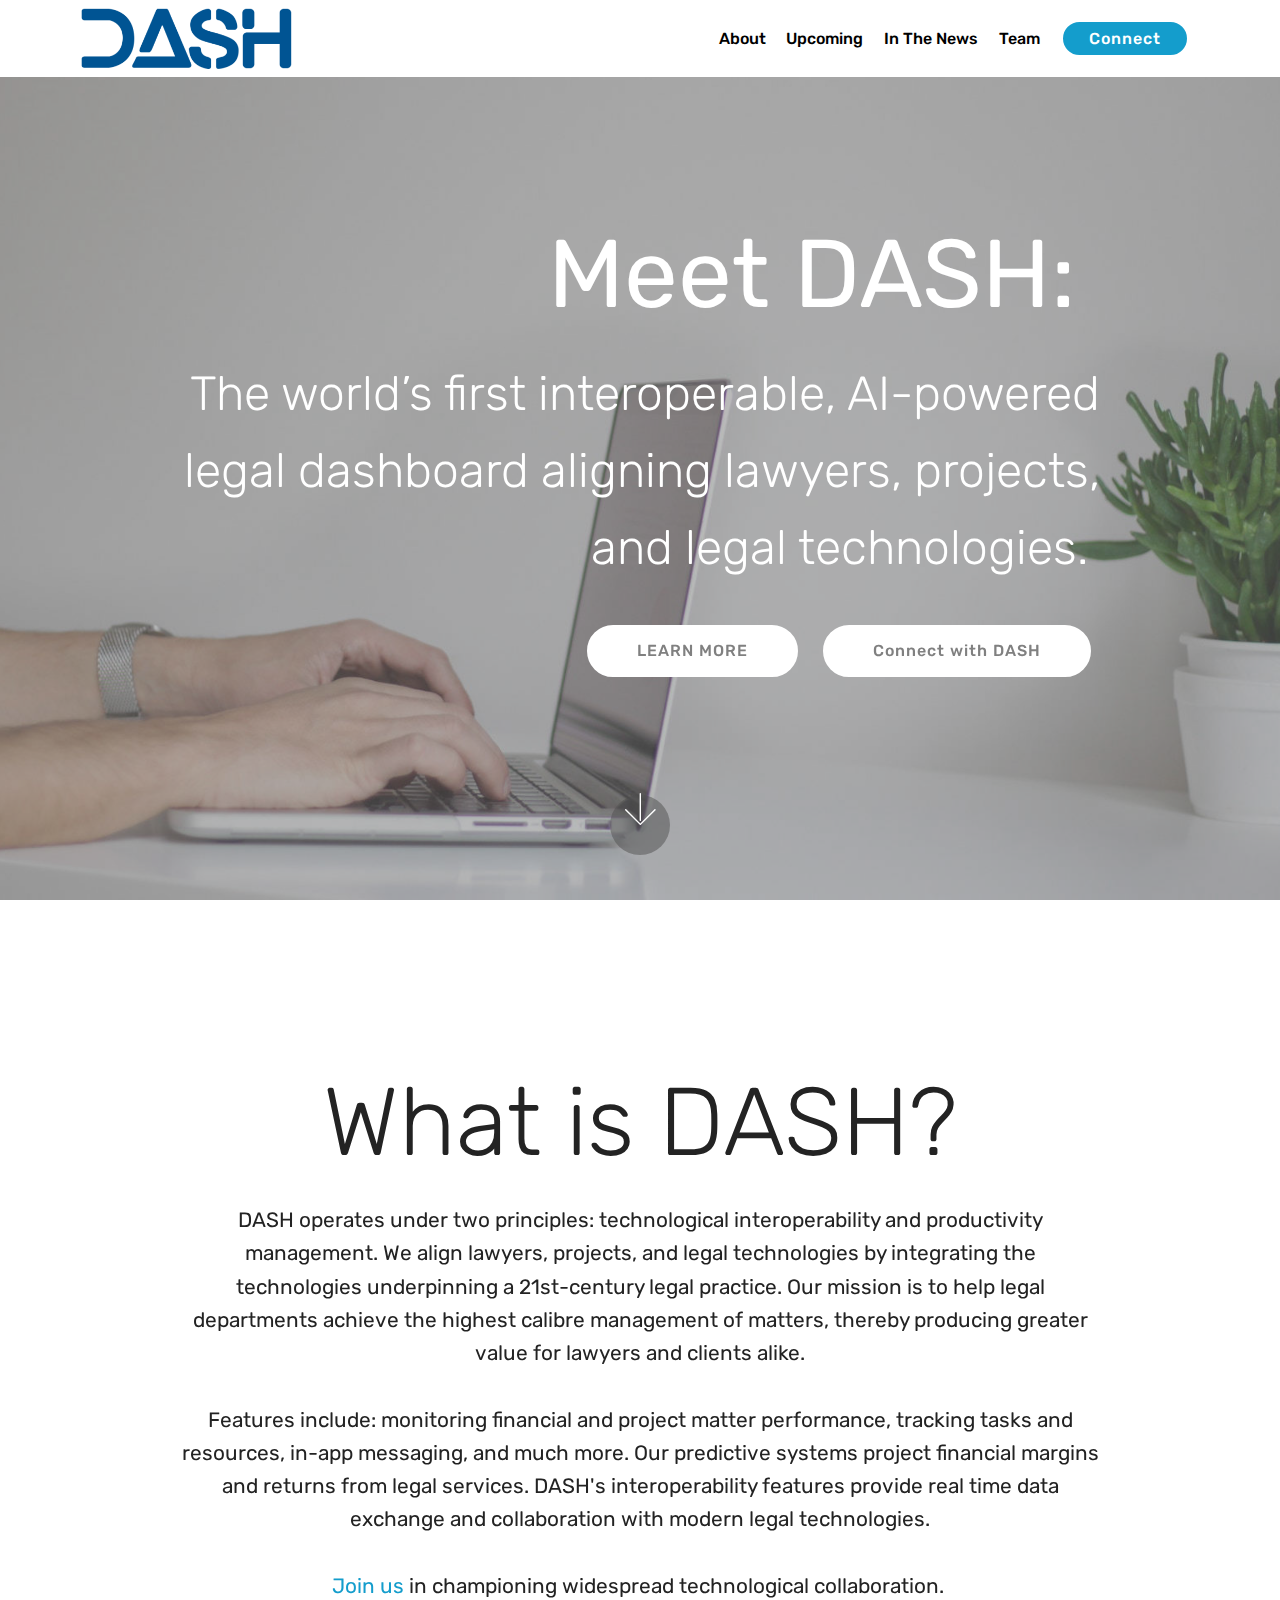
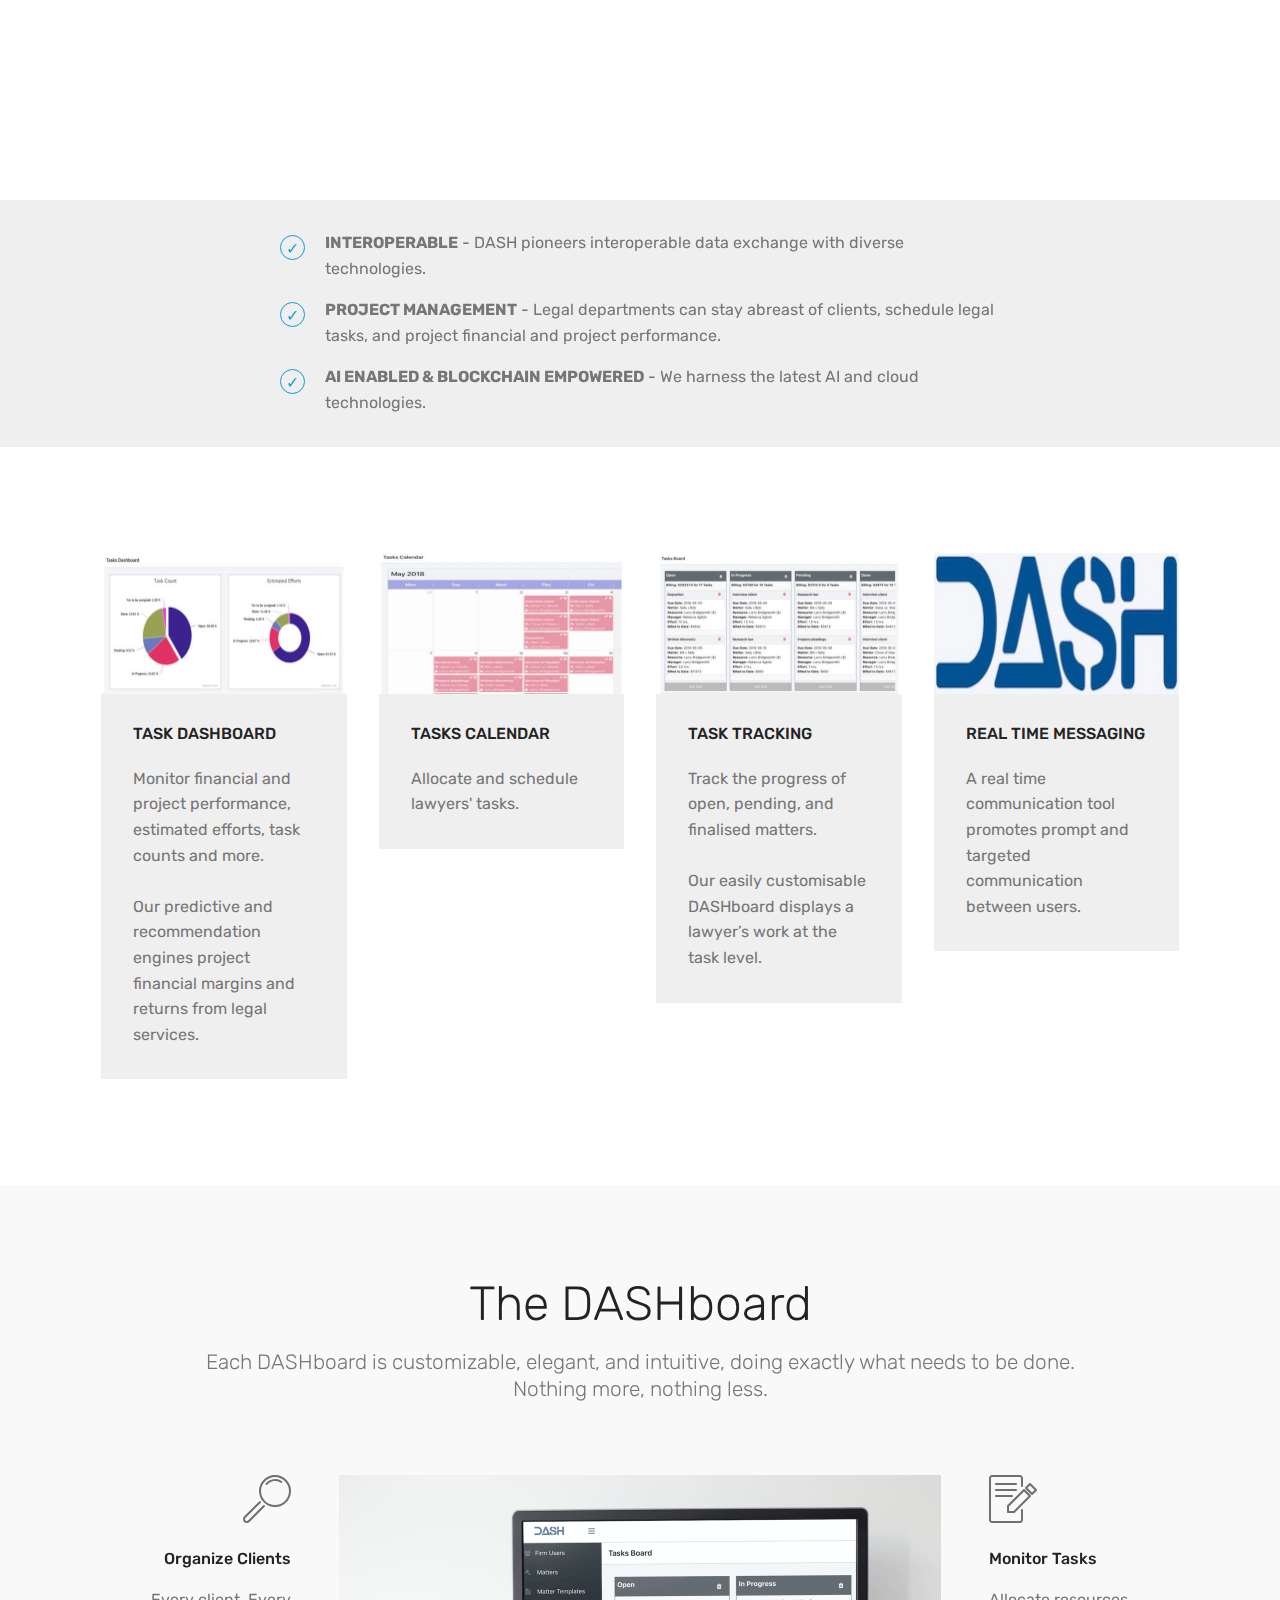
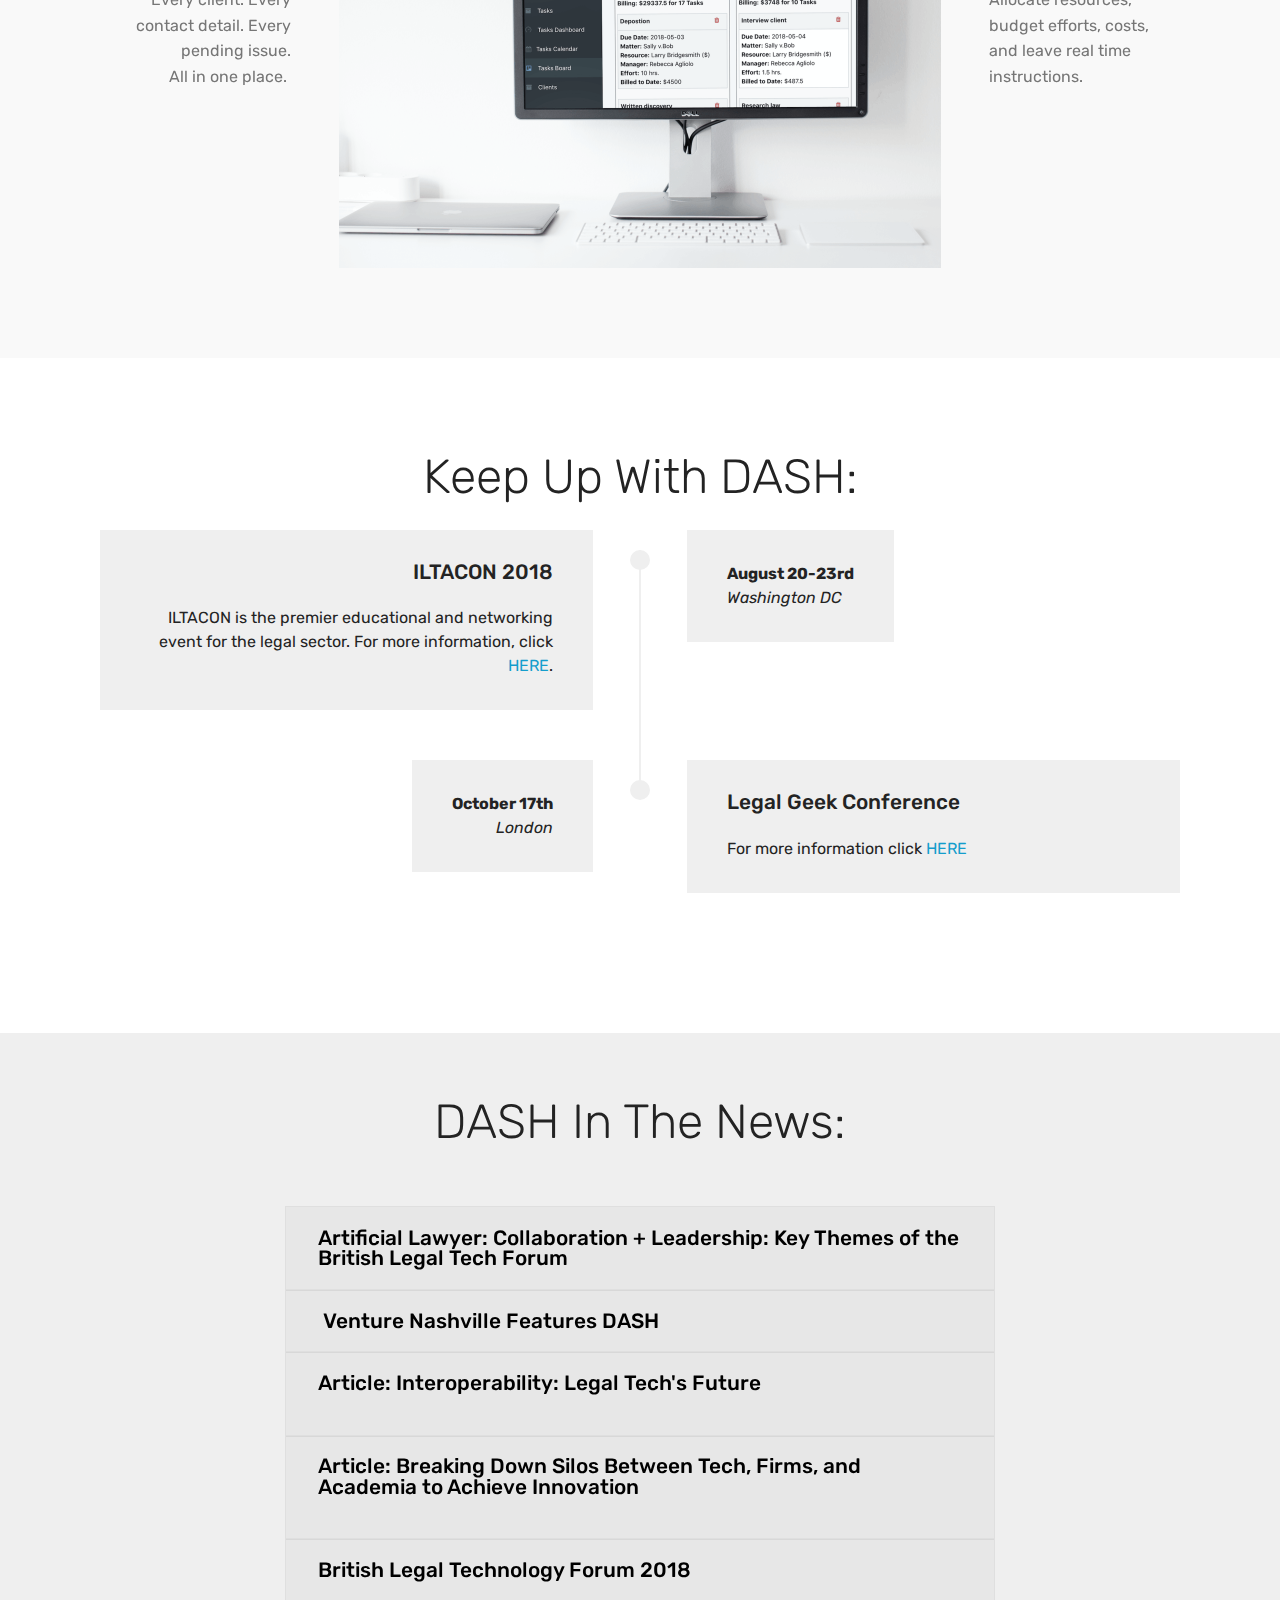
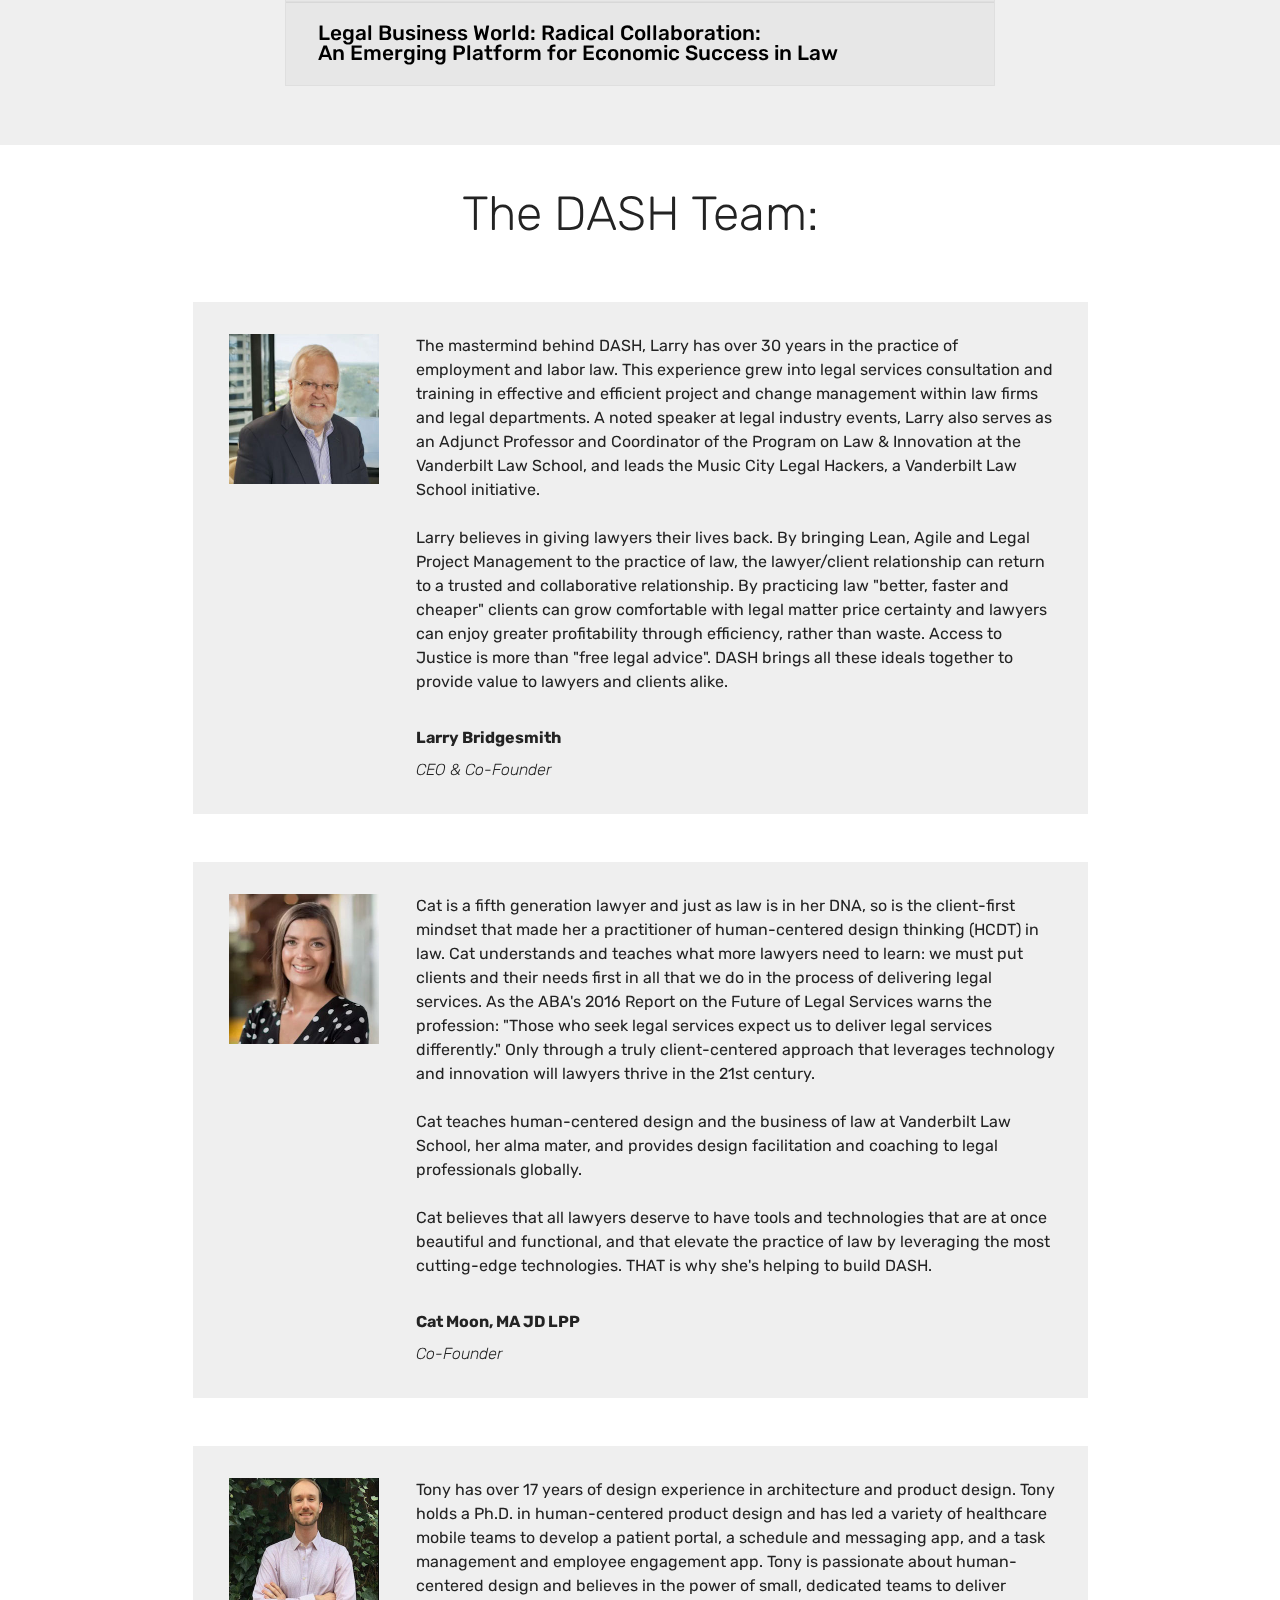
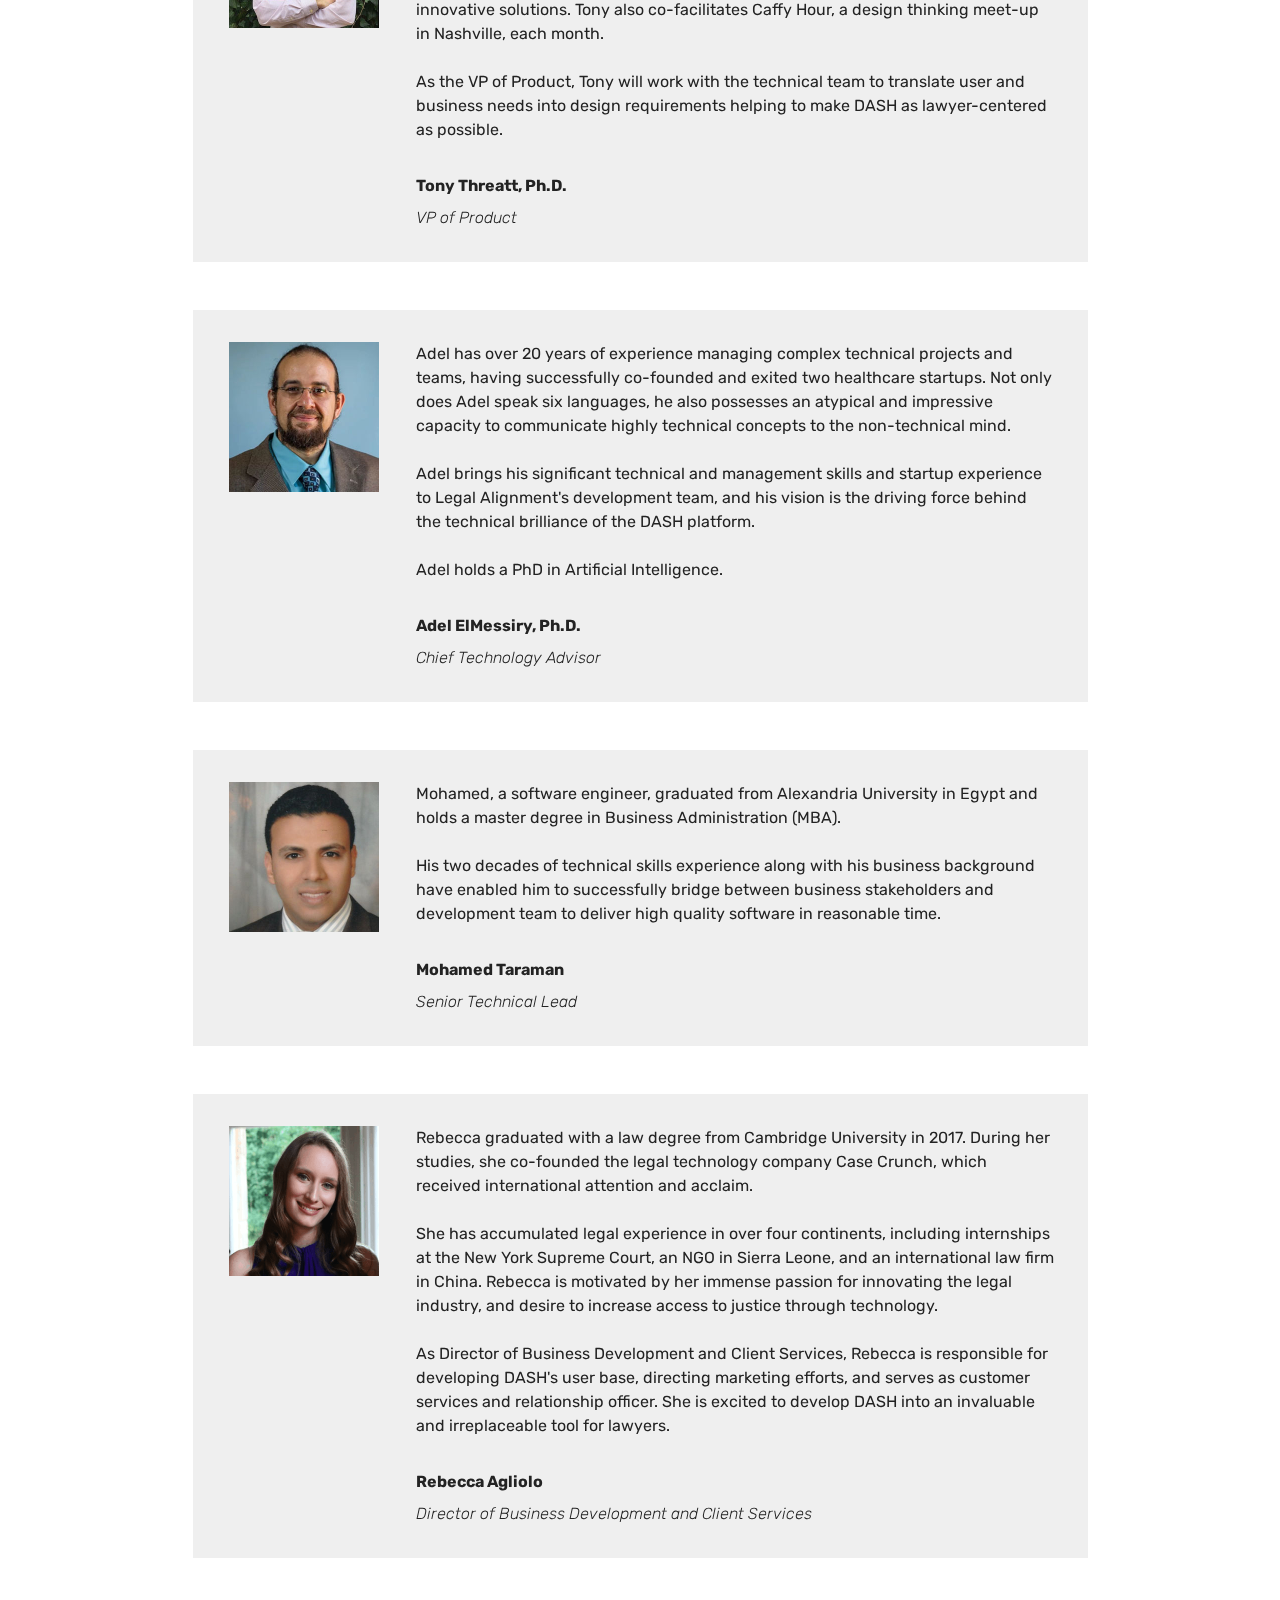
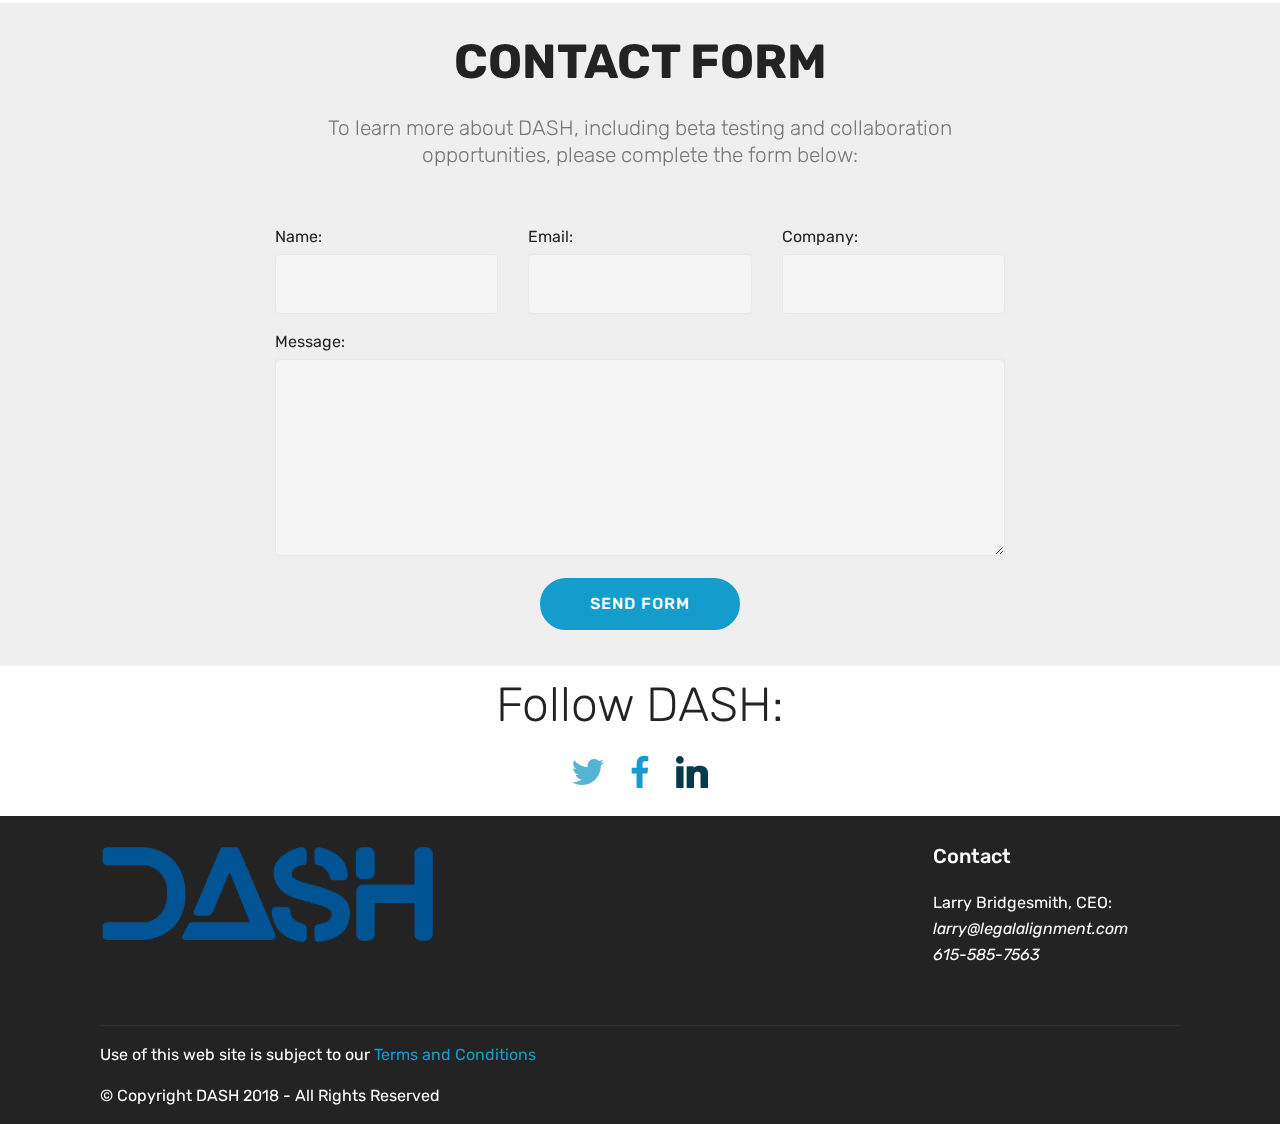
==== commit 1e95b47e: "create github pages" ====
--- a/dash.html
+++ b/dash.html
@@ -6,8 +6,8 @@
   <meta http-equiv="X-UA-Compatible" content="IE=edge">
   <meta name="generator" content="Mobirise v4.7.7, mobirise.com">
   <meta name="viewport" content="width=device-width, initial-scale=1, minimum-scale=1">
-  <link rel="shortcut icon" href="assets/images/dash-logo-2-2-122x36.png" type="image/x-icon">
-  <meta name="description" content="Website Maker Description">
+  <link rel="shortcut icon" href="assets/images/logo-412x118.png" type="image/x-icon">
+  <meta name="description" content="The world’s first interoperable, AI-powered legal dashboard aligning lawyers, projects, and legal technologies.">
   <title>DASH</title>
   <link rel="stylesheet" href="assets/web/assets/mobirise-icons/mobirise-icons.css">
   <link rel="stylesheet" href="assets/tether/tether.min.css">
@@ -39,7 +39,7 @@
         <div class="menu-logo">
             <div class="navbar-brand">
                 <span class="navbar-logo">
-                    <a href="https://dashforlaw.com/">
+                    <a href="https://dashforlaw.com">
                          <img src="assets/images/logo-412x118.png" alt="Mobirise" title="" style="height: 3.8rem;">
                     </a>
                 </span>
@@ -48,25 +48,25 @@
         </div>
         <div class="collapse navbar-collapse" id="navbarSupportedContent">
             <ul class="navbar-nav nav-dropdown" data-app-modern-menu="true"><li class="nav-item">
-                    <a class="nav-link link text-black display-4" href="dash.html#header5-l">
+                    <a class="nav-link link text-black display-4" href="https://dashforlaw.com/index.html#header5-l">
                         
                         About</a>
-                </li><li class="nav-item"><a class="nav-link link text-black display-4" href="dash.html#timeline1-s">
+                </li><li class="nav-item"><a class="nav-link link text-black display-4" href="https://dashforlaw.com/index.html#timeline1-s">
                         
-                        Upcoming</a></li><li class="nav-item"><a class="nav-link link text-black display-4" href="dash.html#accordion1-t">In The News</a></li>
+                        Upcoming</a></li><li class="nav-item"><a class="nav-link link text-black display-4" href="https://dashforlaw.com/index.html#accordion1-t">In The News</a></li>
                 <li class="nav-item">
                     <a class="nav-link link text-black display-4" href="dash.html#testimonials4-f">
                         
                         Team</a>
                 </li></ul>
-            <div class="navbar-buttons mbr-section-btn"><a class="btn btn-sm btn-primary display-4" href="dash.html#form1-4">
+            <div class="navbar-buttons mbr-section-btn"><a class="btn btn-sm btn-primary display-4" href="https://dashforlaw.com/index.html#form1-4">
                     
                     Connect</a></div>
         </div>
     </nav>
 </section>
 
-<section class="engine"><a href="https://mobirise.me/j">website templates</a></section><section class="cid-qU2zEL4wPj mbr-fullscreen mbr-parallax-background" id="header2-6">
+<section class="engine"><a href="https://mobirise.me/w">html5 templates</a></section><section class="cid-qU2zEL4wPj mbr-fullscreen mbr-parallax-background" id="header2-6">
 
     
 
@@ -133,7 +133,7 @@
             <div class="card p-3 col-12 col-md-6 col-lg-3">
                 <div class="card-wrapper">
                     <div class="card-img">
-                        <img src="assets/images/tasks-dashboard-492x230.jpg" alt="Mobirise" title="">
+                        <img src="assets/images/tasks-dashboard-492x283.jpg" alt="Mobirise" title="">
                     </div>
                     <div class="card-box">
                         <h4 class="card-title mbr-fonts-style display-7">
@@ -147,7 +147,7 @@
             <div class="card p-3 col-12 col-md-6 col-lg-3">
                 <div class="card-wrapper">
                     <div class="card-img">
-                        <img src="assets/images/tasks-calendar-492x399.jpg" alt="Mobirise" title="">
+                        <img src="assets/images/tasks-calendar-492x283.jpg" alt="Mobirise" title="">
                     </div>
                     <div class="card-box">
                         <h4 class="card-title mbr-fonts-style display-7">
@@ -162,7 +162,7 @@
             <div class="card p-3 col-12 col-md-6 col-lg-3">
                 <div class="card-wrapper">
                     <div class="card-img">
-                        <img src="assets/images/tasks-board-492x285.jpg" alt="Mobirise" title="">
+                        <img src="assets/images/tasks-board-492x283.jpg" alt="Mobirise" title="">
                     </div>
                     <div class="card-box">
                         <h4 class="card-title mbr-fonts-style display-7">TASK TRACKING</h4>
@@ -176,7 +176,7 @@
             <div class="card p-3 col-12 col-md-6 col-lg-3">
                 <div class="card-wrapper">
                     <div class="card-img">
-                        <img src="assets/images/dash-logo-492x218.jpg" alt="Mobirise" title="">
+                        <img src="assets/images/dash-logo-492x283.jpg" alt="Mobirise" title="">
                     </div>
                     <div class="card-box">
                         <h4 class="card-title mbr-fonts-style display-7">REAL TIME MESSAGING</h4>
@@ -261,53 +261,35 @@
             <div class="row timeline-element reverse separline">      
                  <div class="timeline-date-panel col-xs-12 col-md-6  align-left">         
                     <div class="time-line-date-content">
-                        <p class="mbr-timeline-date mbr-fonts-style display-7"><strong>June 15th</strong><br><em>Chicago</em></p>
+                        <p class="mbr-timeline-date mbr-fonts-style display-7"><strong>August 20-23rd</strong><br><em>Washington DC</em></p>
                     </div>
                 </div>
            <span class="iconBackground"></span>
             <div class="col-xs-12 col-md-6 align-right">
                 <div class="timeline-text-content">
-                    <h4 class="mbr-timeline-title pb-3 mbr-fonts-style display-5">IE Law: Global Legal Tech Competition</h4>
-                    <p class="mbr-timeline-text mbr-fonts-style display-7">
-                        For more information, click <a href="https://www.ie.edu/law-school/news-events/news/global-legaltech-startup-competition/" target="_blank">HERE</a>.</p>
+                    <h4 class="mbr-timeline-title pb-3 mbr-fonts-style display-5">ILTACON 2018</h4>
+                    <p class="mbr-timeline-text mbr-fonts-style display-7">ILTACON is the premier educational and networking event for the legal sector. For more information, click <a href="http://www.iltacon.org/home?ssopc=1" target="_blank">HERE</a>.</p>
                  </div>
             </div>
             </div>
 
-            <div class="row timeline-element  separline">
+            <div class="row timeline-element ">
                 <div class="timeline-date-panel col-xs-12 col-md-6 align-right">
                     <div class="time-line-date-content">
-                        <p class="mbr-timeline-date mbr-fonts-style display-7"><strong>
-                            August 20-23rd</strong><br><em>Washington DC</em></p>
+                        <p class="mbr-timeline-date mbr-fonts-style display-7"><strong>October 17th<br></strong><em>London</em></p>
                     </div>
                 </div>
                 <span class="iconBackground"></span>
                 <div class="col-xs-12 col-md-6 align-left ">
                     <div class="timeline-text-content">
-                        <h4 class="mbr-timeline-title pb-3 mbr-fonts-style display-5">ILTACON 2018</h4>
-                        <p class="mbr-timeline-text mbr-fonts-style display-7">ILTACON is the premier educational and networking event for the legal sector. For more information, click <a href="http://www.iltacon.org/home?ssopc=1" target="_blank">HERE</a>.<br></p>
+                        <h4 class="mbr-timeline-title pb-3 mbr-fonts-style display-5">Legal Geek Conference</h4>
+                        <p class="mbr-timeline-text mbr-fonts-style display-7">For more information click <a href="https://www.legalgeek.co/conference/" target="_blank">HERE</a></p>
                     </div>
                 </div>
             </div> 
 
 
-            <div class="row timeline-element reverse">
-                <div class="timeline-date-panel col-xs-12 col-md-6  align-left">
-                    <div class="time-line-date-content">
-                        <p class="mbr-timeline-date mbr-fonts-style display-7"><strong>
-                            October 17th<br></strong><em>London</em></p>
-                    </div>
-                </div>
-                <span class="iconBackground"></span>
-                <div class="col-xs-12 col-md-6 align-right">
-                    <div class="timeline-text-content">
-                        <h4 class="mbr-timeline-title pb-3 mbr-fonts-style display-5">
-                            Legal Geek Conference&nbsp;</h4>      
-                        <p class="mbr-timeline-text mbr-fonts-style display-7">
-                            For more information click <a href="https://www.legalgeek.co/conference/" target="_blank">HERE</a>.</p>
-                    </div>
-                </div>
-            </div>
+            
 
             
 
@@ -345,14 +327,14 @@
                         DASH In The News:</h2>
                 </div>
                 <div class="clearfix"></div>
-                <div id="bootstrap-accordion_7" class="panel-group accordionStyles accordion" role="tablist" aria-multiselectable="true">
+                <div id="bootstrap-accordion_15" class="panel-group accordionStyles accordion" role="tablist" aria-multiselectable="true">
                     <div class="card">
                         <div class="card-header" role="tab" id="headingOne">
-                            <a role="button" class="panel-title collapsed text-black" data-toggle="collapse" data-core="" href="#collapse1_7" aria-expanded="false" aria-controls="collapse1">
+                            <a role="button" class="panel-title collapsed text-black" data-toggle="collapse" data-core="" href="#collapse1_15" aria-expanded="false" aria-controls="collapse1">
                                 <h4 class="mbr-fonts-style display-5">Artificial Lawyer: Collaboration + Leadership: Key Themes of the British Legal Tech Forum</h4>
                             </a>
                         </div>
-                        <div id="collapse1_7" class="panel-collapse noScroll collapse " role="tabpanel" aria-labelledby="headingOne" data-parent="#bootstrap-accordion_7">
+                        <div id="collapse1_15" class="panel-collapse noScroll collapse " role="tabpanel" aria-labelledby="headingOne" data-parent="#bootstrap-accordion_15">
                             <div class="panel-body p-4">
                                 <p class="mbr-fonts-style panel-text display-7">Larry Bridgesmith, Founder and CEO of legal tech company, Dash, which is ‘the world’s first interoperable, AI-powered platform for aligning people, projects, and processes for optimum results’. He is also Adjunct Professor, Program on Law &amp; Innovation Coordinator, at the Vanderbilt Law School.<br><br>Bridgesmith covered a lot of great territory in his speech about the exponential changes in legal technology in recent years and where we are headed. But, the key idea was exemplified by Dash, which is now in beta, and is designed to help connect the many machine learning, data analysis and blockchain applications that are now emerging, all together.<br><br>He also raised another key point: ‘We’ve got to get through this together.’<br><br>That is to say, law firms cannot build the future alone, they’ll need to work with clients’ inhouse teams, operations teams and executives who are not in the legal team. They’ll need to work together with LPOs and ALSPs. They’ll also need to work hand in hand with start-ups with new and untried technology, as well as the tech giants now showing great interest in the legal sector such as IBM and Microsoft.<br><br>Read the full article on <a href="https://www.artificiallawyer.com/2018/03/15/collaboration-leadership-key-themes-of-the-british-legal-tech-forum/" target="_blank">Artificial Lawyer</a></p>
                             </div>
@@ -360,12 +342,12 @@
                     </div>
                     <div class="card">
                         <div class="card-header" role="tab" id="headingTwo">
-                            <a role="button" class="collapsed panel-title text-black" data-toggle="collapse" data-core="" href="#collapse2_7" aria-expanded="false" aria-controls="collapse2">
+                            <a role="button" class="collapsed panel-title text-black" data-toggle="collapse" data-core="" href="#collapse2_15" aria-expanded="false" aria-controls="collapse2">
                                 <h4 class="mbr-fonts-style display-5">&nbsp;Venture Nashville Features DASH</h4>
                             </a>
                             
                         </div>
-                        <div id="collapse2_7" class="panel-collapse noScroll collapse" role="tabpanel" aria-labelledby="headingTwo" data-parent="#bootstrap-accordion_7">
+                        <div id="collapse2_15" class="panel-collapse noScroll collapse" role="tabpanel" aria-labelledby="headingTwo" data-parent="#bootstrap-accordion_15">
                             <div class="panel-body p-4">
                                 <p class="mbr-fonts-style panel-text display-7">February 5, 2018 by Milt Capps, Venture Nashville<br><br>NASHVILLE Lawtech specialist Larry Bridgesmith JD doesn't just casually sketch-out a "gameplan" when talk turns to startup Legal Alignment and its proprietary DASH legal project management software.<br><br>Instead, in tones that might be a blend of barrister and professor, the company's co-founder and CEO brings to the discussion the thoroughness of a trained advocate and the forward-leaning drive of an entrepreneur.<br><br>That'll come in handy, given that the serial entrepreneur, his team and their advisors seek nothing less than to carve-out a piece of the white-hot Lawtech market. They are within weeks of their formal market entry and recently began the first of a series of three capital raises.<br><br><a href="http://www.venturenashville.com/dash-lawtech-bridgesmiths-legal-alignment-startup-eyes-capital-raises-cms-1659" target="_blank">Visit Venture Nashville to continue reading Milt Capps' coverage of Legal Alignment and DASH.</a><br><br><br></p>
                             </div>
@@ -373,11 +355,11 @@
                     </div>
                     <div class="card">
                         <div class="card-header" role="tab" id="headingThree">
-                            <a role="button" class="collapsed text-black panel-title" data-toggle="collapse" data-core="" href="#collapse3_7" aria-expanded="false" aria-controls="collapse3">
+                            <a role="button" class="collapsed text-black panel-title" data-toggle="collapse" data-core="" href="#collapse3_15" aria-expanded="false" aria-controls="collapse3">
                                 <h4 class="mbr-fonts-style display-5">Article: Interoperability: Legal Tech's Future&nbsp;<div><br></div></h4>
                             </a>
                         </div>
-                        <div id="collapse3_7" class="panel-collapse noScroll collapse" role="tabpanel" aria-labelledby="headingThree" data-parent="#bootstrap-accordion_7">
+                        <div id="collapse3_15" class="panel-collapse noScroll collapse" role="tabpanel" aria-labelledby="headingThree" data-parent="#bootstrap-accordion_15">
                             <div class="panel-body p-4">
                                 <p class="mbr-fonts-style panel-text display-7">I recently learned a new word. A word I had been searching for a long time. A word and an image that captures a concept that legal technology must adopt for the sake of its future, its customers, their clients, access to justice and the economy.<br><br><a href="http://www.legalalignment.com/blog/interoperability-legal-tech-s-future-dcd7ad6c-dc2f-4e45-95b6-c2ae2e69c8af" target="_blank">READ MORE</a></p>
                             </div>
@@ -385,11 +367,11 @@
                     </div>
                     <div class="card">
                         <div class="card-header" role="tab" id="headingFour">
-                            <a role="button" class="collapsed panel-title text-black" data-toggle="collapse" data-core="" href="#collapse4_7" aria-expanded="false" aria-controls="collapse4">
+                            <a role="button" class="collapsed panel-title text-black" data-toggle="collapse" data-core="" href="#collapse4_15" aria-expanded="false" aria-controls="collapse4">
                                 <h4 class="mbr-fonts-style display-5">Article: Breaking Down Silos Between Tech, Firms, and Academia to Achieve Innovation<div><br></div></h4>
                             </a> 
                         </div>
-                        <div id="collapse4_7" class="panel-collapse noScroll collapse" role="tabpanel" aria-labelledby="headingFour" data-parent="#bootstrap-accordion_7">
+                        <div id="collapse4_15" class="panel-collapse noScroll collapse" role="tabpanel" aria-labelledby="headingFour" data-parent="#bootstrap-accordion_15">
                             <div class="panel-body p-4">
                                 <p class="mbr-fonts-style panel-text display-7"><em>This article originally appeared on <a href="https://www.law.com/americanlawyer/sites/americanlawyer/2017/12/15/breaking-down-silos-between-tech-firms-and-academia-to-reach-innovation/" target="_blank">lawdotcom</a>.<br></em><br>The essence of legal economics is professional excellence in legal service delivery embedded in a sustainable business model. In recent years, there has been a significant focus on the latter while assuming the existence of the former. To improve the delivery of legal services, innovation in law must take into account the conflicting silos of law schools, legal practice and legal technology. Collaboration among these essential components of today’s legal practice is critical.<br><br><a href="http://www.legalalignment.com/blog/breaking-down-silos-between-tech-firms-and-academia-to-achieve-innovation" target="_blank">READ MORE</a></p>
                             </div>
@@ -397,11 +379,11 @@
                     </div>
                     <div class="card">
                         <div class="card-header" role="tab" id="headingFive">
-                            <a role="button" class="collapsed panel-title text-black" data-toggle="collapse" data-core="" href="#collapse5_7" aria-expanded="false" aria-controls="collapse5">
+                            <a role="button" class="collapsed panel-title text-black" data-toggle="collapse" data-core="" href="#collapse5_15" aria-expanded="false" aria-controls="collapse5">
                                 <h4 class="mbr-fonts-style display-5">British Legal Technology Forum 2018</h4>
                             </a>
                         </div>
-                        <div id="collapse5_7" class="panel-collapse noScroll collapse" role="tabpanel" aria-labelledby="headingFive" data-parent="#bootstrap-accordion_7">
+                        <div id="collapse5_15" class="panel-collapse noScroll collapse" role="tabpanel" aria-labelledby="headingFive" data-parent="#bootstrap-accordion_15">
                             <div class="panel-body p-4">
                                 <p class="mbr-fonts-style panel-text display-7">
                                    CEO Larry Bridesmith introduced DASH and spoke at the British Legal Technology Forum 2018 in London, England.<br><br><a href="https://britishlegalitforum.com/speakers/larry-bridgesmith-j-d/" target="_blank">READ MORE</a></p>
@@ -410,11 +392,11 @@
                     </div>
                     <div class="card">
                         <div class="card-header" role="tab" id="headingSix">
-                            <a role="button" class="collapsed panel-title text-black" data-toggle="collapse" data-core="" href="#collapse6_7" aria-expanded="false" aria-controls="collapse6">
+                            <a role="button" class="collapsed panel-title text-black" data-toggle="collapse" data-core="" href="#collapse6_15" aria-expanded="false" aria-controls="collapse6">
                                 <h4 class="mbr-fonts-style display-5">Legal Business World: Radical Collaboration:<div>An Emerging Platform for Economic Success in Law</div></h4>
                             </a>
                         </div>
-                        <div id="collapse6_7" class="panel-collapse noScroll collapse" role="tabpanel" aria-labelledby="headingSix" data-parent="#bootstrap-accordion_7">
+                        <div id="collapse6_15" class="panel-collapse noScroll collapse" role="tabpanel" aria-labelledby="headingSix" data-parent="#bootstrap-accordion_15">
                             <div class="panel-body p-4">
                                 <p class="mbr-fonts-style panel-text display-7">The impact of technology tools and applications is very apparent in our lives. Siri finds us the closest Starbucks. Alexa plays our favorite mood music, turns off the lights at the same time and waters the lawn as well if you wish. Google advises us about the time to leave for our next ap- pointment and the best route to take to get there on time.<br><br>These and many more “on demand” functions have found their way into our daily rou- tines without any request on our part. We did not ask Apple to create a virtual assistant. She showed up one day on our iPhone. Amazon an- ticipates our reading, listening and grocery needs, and provides suggestions for on demand delivery later that same day.&nbsp;How did we get to this place of economic in- stant gratification when owning a car becomes more expensive than having Uber deliver you to your destinations?<br><br>Read the full article in <a href="https://britishlegalitforum.com/wp-content/uploads/2018/03/Larry-Bridgesmith-article-eMag-British-Legal-Technology-Forum-2018-A-legal-IT-event-by-Netlaw-Media.pdf" target="_blank">Legal Business World</a></p>
                             </div>
@@ -555,7 +537,7 @@
             <div class="media-container-column col-lg-8" data-form-type="formoid">
                     <div data-form-alert="" hidden="">Thanks for filling out the form!</div>
             
-                    <form class="mbr-form" action="https://mobirise.com/" method="post" data-form-title="Mobirise Form"><input type="hidden" name="email" data-form-email="true" value="OgbctpfX9Ql2CBgYNgx8wKyIwnD+nQjd92Z/9dBkvyxxFfKp8vk6QvMG2uO4X1iGeM2oOyYX89qeijrAtcZ+NfVCFBirnuTjiglSgX3KKd1LyFuht2O3wavHQq2drBXa" data-form-field="Email">
+                    <form class="mbr-form" action="https://mobirise.com/" method="post" data-form-title="Mobirise Form"><input type="hidden" name="email" data-form-email="true" value="KhIO7wPXJtUiuzx4etSSxyFxtrx1pWnHvwief9f+6uzNBi0S3l7+Lqz/Ld9qaUGYSd/J16rELtUkrNiYh1zXNH4W/oupk/tzDiT2lIL1WnywJd1hGJGBucbG73BSN4Zu" data-form-field="Email">
                         <div class="row row-sm-offset">
                             <div class="col-md-4 multi-horizontal" data-for="name">
                                 <div class="form-group">
@@ -633,7 +615,7 @@
         <div class="media-container-row content text-white">
             <div class="col-12 col-md-3">
                 <div class="media-wrap">
-                    <a href="https://mobirise.com/">
+                    <a href="https://dashforlaw.com">
                         <img src="assets/images/logo-512x147.png" alt="Mobirise" title="">
                     </a>
                 </div>
@@ -659,13 +641,28 @@
             </div>
             <div class="media-container-row mbr-white">
                 <div class="col-sm-6 copyright">
-                    <p class="mbr-text mbr-fonts-style display-7">
-                        © Copyright DASH 2018 &nbsp;- All Rights Reserved
-                    </p>
+                    <p class="mbr-text mbr-fonts-style display-7">Use of this web site is subject to our <a href="termsandconditions.html">Terms and Conditions</a> &nbsp; &nbsp;&nbsp;</p>
                 </div>
                 <div class="col-md-6">
                     
                 </div>
+            </div>
+        </div>
+    </div>
+</section>
+
+<section once="" class="cid-qUpy15FRJG" id="footer6-1h">
+
+    
+
+    
+
+    <div class="container">
+        <div class="media-container-row align-center mbr-white">
+            <div class="col-12">
+                <p class="mbr-text mb-0 mbr-fonts-style display-7">
+                    © Copyright DASH 2018 - All Rights Reserved
+                </p>
             </div>
         </div>
     </div>
--- a/assets/mobirise/css/mbr-additional.css
+++ b/assets/mobirise/css/mbr-additional.css
@@ -2609,8 +2609,8 @@
   text-decoration: none;
 }
 .cid-qU2HcDI7K7 {
-  padding-top: 60px;
-  padding-bottom: 15px;
+  padding-top: 30px;
+  padding-bottom: 0px;
   background-color: #232323;
 }
 @media (max-width: 767px) {
@@ -2674,6 +2674,17 @@
     justify-content: center;
     -webkit-justify-content: center;
   }
+}
+.cid-qU2HcDI7K7 .copyright > p {
+  text-align: left;
+}
+.cid-qUpy15FRJG {
+  padding-top: 0px;
+  padding-bottom: 15px;
+  background-color: #232323;
+}
+.cid-qUpy15FRJG .media-container-row .mbr-text {
+  text-align: left;
 }
 .cid-qTkzRZLJNu .navbar {
   padding: .5rem 0;
@@ -3073,3 +3084,486 @@
 .cid-qUdT02lUan H1 {
   color: #ffffff;
 }
+.cid-qUpr3Qj37k {
+  padding-top: 105px;
+  padding-bottom: 45px;
+  background-color: #ffffff;
+}
+.cid-qUpr3Qj37k .mbr-section-subtitle {
+  color: #767676;
+  text-align: center;
+}
+.cid-qUprVChyfy {
+  padding-top: 15px;
+  padding-bottom: 60px;
+  background-color: #ffffff;
+}
+.cid-qUprVChyfy .mbr-text,
+.cid-qUprVChyfy blockquote {
+  color: #767676;
+}
+.cid-qUprVChyfy .mbr-text {
+  color: #232323;
+}
+.cid-qUprVChyfy .mbr-text P {
+  text-align: left;
+}
+.cid-qUrWVfdp5E {
+  padding-top: 30px;
+  padding-bottom: 0px;
+  background-color: #232323;
+}
+@media (max-width: 767px) {
+  .cid-qUrWVfdp5E .content {
+    text-align: center;
+  }
+  .cid-qUrWVfdp5E .content > div:not(:last-child) {
+    margin-bottom: 2rem;
+  }
+}
+@media (max-width: 767px) {
+  .cid-qUrWVfdp5E .media-wrap {
+    margin-bottom: 1rem;
+  }
+}
+.cid-qUrWVfdp5E .media-wrap .mbr-iconfont-logo {
+  font-size: 7.5rem;
+  color: #f36;
+}
+.cid-qUrWVfdp5E .media-wrap img {
+  height: 6rem;
+}
+@media (max-width: 767px) {
+  .cid-qUrWVfdp5E .footer-lower .copyright {
+    margin-bottom: 1rem;
+    text-align: center;
+  }
+}
+.cid-qUrWVfdp5E .footer-lower hr {
+  margin: 1rem 0;
+  border-color: #fff;
+  opacity: .05;
+}
+.cid-qUrWVfdp5E .footer-lower .social-list {
+  padding-left: 0;
+  margin-bottom: 0;
+  list-style: none;
+  display: flex;
+  flex-wrap: wrap;
+  justify-content: flex-end;
+  -webkit-justify-content: flex-end;
+}
+.cid-qUrWVfdp5E .footer-lower .social-list .mbr-iconfont-social {
+  font-size: 1.3rem;
+  color: #fff;
+}
+.cid-qUrWVfdp5E .footer-lower .social-list .soc-item {
+  margin: 0 .5rem;
+}
+.cid-qUrWVfdp5E .footer-lower .social-list a {
+  margin: 0;
+  opacity: .5;
+  -webkit-transition: .2s linear;
+  transition: .2s linear;
+}
+.cid-qUrWVfdp5E .footer-lower .social-list a:hover {
+  opacity: 1;
+}
+@media (max-width: 767px) {
+  .cid-qUrWVfdp5E .footer-lower .social-list {
+    justify-content: center;
+    -webkit-justify-content: center;
+  }
+}
+.cid-qUrWVfdp5E .copyright > p {
+  text-align: left;
+}
+.cid-qUrX3PP1MP {
+  padding-top: 0px;
+  padding-bottom: 15px;
+  background-color: #232323;
+}
+.cid-qUrX3PP1MP .media-container-row .mbr-text {
+  text-align: left;
+}
+.cid-qUs12hII5z .navbar {
+  padding: .5rem 0;
+  background: #ffffff;
+  transition: none;
+  min-height: 77px;
+}
+.cid-qUs12hII5z .navbar-dropdown.bg-color.transparent.opened {
+  background: #ffffff;
+}
+.cid-qUs12hII5z a {
+  font-style: normal;
+}
+.cid-qUs12hII5z .nav-item span {
+  padding-right: 0.4em;
+  line-height: 0.5em;
+  vertical-align: text-bottom;
+  position: relative;
+  text-decoration: none;
+}
+.cid-qUs12hII5z .nav-item a {
+  display: flex;
+  align-items: center;
+  justify-content: center;
+  padding: 0.7rem 0 !important;
+  margin: 0rem .65rem !important;
+}
+.cid-qUs12hII5z .nav-item:focus,
+.cid-qUs12hII5z .nav-link:focus {
+  outline: none;
+}
+.cid-qUs12hII5z .btn {
+  padding: 0.4rem 1.5rem;
+  display: inline-flex;
+  align-items: center;
+}
+.cid-qUs12hII5z .btn .mbr-iconfont {
+  font-size: 1.6rem;
+}
+.cid-qUs12hII5z .menu-logo {
+  margin-right: auto;
+}
+.cid-qUs12hII5z .menu-logo .navbar-brand {
+  display: flex;
+  margin-left: 5rem;
+  padding: 0;
+  transition: padding .2s;
+  min-height: 3.8rem;
+  align-items: center;
+}
+.cid-qUs12hII5z .menu-logo .navbar-brand .navbar-caption-wrap {
+  display: -webkit-flex;
+  -webkit-align-items: center;
+  align-items: center;
+  word-break: break-word;
+  min-width: 7rem;
+  margin: .3rem 0;
+}
+.cid-qUs12hII5z .menu-logo .navbar-brand .navbar-caption-wrap .navbar-caption {
+  line-height: 1.2rem !important;
+  padding-right: 2rem;
+}
+.cid-qUs12hII5z .menu-logo .navbar-brand .navbar-logo {
+  font-size: 4rem;
+  transition: font-size 0.25s;
+}
+.cid-qUs12hII5z .menu-logo .navbar-brand .navbar-logo img {
+  display: flex;
+}
+.cid-qUs12hII5z .menu-logo .navbar-brand .navbar-logo .mbr-iconfont {
+  transition: font-size 0.25s;
+}
+.cid-qUs12hII5z .navbar-toggleable-sm .navbar-collapse {
+  justify-content: flex-end;
+  -webkit-justify-content: flex-end;
+  padding-right: 5rem;
+  width: auto;
+}
+.cid-qUs12hII5z .navbar-toggleable-sm .navbar-collapse .navbar-nav {
+  flex-wrap: wrap;
+  -webkit-flex-wrap: wrap;
+  padding-left: 0;
+}
+.cid-qUs12hII5z .navbar-toggleable-sm .navbar-collapse .navbar-nav .nav-item {
+  -webkit-align-self: center;
+  align-self: center;
+}
+.cid-qUs12hII5z .navbar-toggleable-sm .navbar-collapse .navbar-buttons {
+  padding-left: 0;
+  padding-bottom: 0;
+}
+.cid-qUs12hII5z .dropdown .dropdown-menu {
+  background: #ffffff;
+  display: none;
+  position: absolute;
+  min-width: 5rem;
+  padding-top: 1.4rem;
+  padding-bottom: 1.4rem;
+  text-align: left;
+}
+.cid-qUs12hII5z .dropdown .dropdown-menu .dropdown-item {
+  width: auto;
+  padding: 0.235em 1.5385em 0.235em 1.5385em !important;
+}
+.cid-qUs12hII5z .dropdown .dropdown-menu .dropdown-item::after {
+  right: 0.5rem;
+}
+.cid-qUs12hII5z .dropdown .dropdown-menu .dropdown-submenu {
+  margin: 0;
+}
+.cid-qUs12hII5z .dropdown.open > .dropdown-menu {
+  display: block;
+}
+.cid-qUs12hII5z .navbar-toggleable-sm.opened:after {
+  position: absolute;
+  width: 100vw;
+  height: 100vh;
+  content: '';
+  background-color: rgba(0, 0, 0, 0.1);
+  left: 0;
+  bottom: 0;
+  transform: translateY(100%);
+  -webkit-transform: translateY(100%);
+  z-index: 1000;
+}
+.cid-qUs12hII5z .navbar.navbar-short {
+  min-height: 60px;
+  transition: all .2s;
+}
+.cid-qUs12hII5z .navbar.navbar-short .navbar-toggler-right {
+  top: 20px;
+}
+.cid-qUs12hII5z .navbar.navbar-short .navbar-logo a {
+  font-size: 2.5rem !important;
+  line-height: 2.5rem;
+  transition: font-size 0.25s;
+}
+.cid-qUs12hII5z .navbar.navbar-short .navbar-logo a .mbr-iconfont {
+  font-size: 2.5rem !important;
+}
+.cid-qUs12hII5z .navbar.navbar-short .navbar-logo a img {
+  height: 3rem !important;
+}
+.cid-qUs12hII5z .navbar.navbar-short .navbar-brand {
+  min-height: 3rem;
+}
+.cid-qUs12hII5z button.navbar-toggler {
+  width: 31px;
+  height: 18px;
+  cursor: pointer;
+  transition: all .2s;
+  top: 1.5rem;
+  right: 1rem;
+}
+.cid-qUs12hII5z button.navbar-toggler:focus {
+  outline: none;
+}
+.cid-qUs12hII5z button.navbar-toggler .hamburger span {
+  position: absolute;
+  right: 0;
+  width: 30px;
+  height: 2px;
+  border-right: 5px;
+  background-color: #ffffff;
+}
+.cid-qUs12hII5z button.navbar-toggler .hamburger span:nth-child(1) {
+  top: 0;
+  transition: all .2s;
+}
+.cid-qUs12hII5z button.navbar-toggler .hamburger span:nth-child(2) {
+  top: 8px;
+  transition: all .15s;
+}
+.cid-qUs12hII5z button.navbar-toggler .hamburger span:nth-child(3) {
+  top: 8px;
+  transition: all .15s;
+}
+.cid-qUs12hII5z button.navbar-toggler .hamburger span:nth-child(4) {
+  top: 16px;
+  transition: all .2s;
+}
+.cid-qUs12hII5z nav.opened .hamburger span:nth-child(1) {
+  top: 8px;
+  width: 0;
+  opacity: 0;
+  right: 50%;
+  transition: all .2s;
+}
+.cid-qUs12hII5z nav.opened .hamburger span:nth-child(2) {
+  -webkit-transform: rotate(45deg);
+  transform: rotate(45deg);
+  transition: all .25s;
+}
+.cid-qUs12hII5z nav.opened .hamburger span:nth-child(3) {
+  -webkit-transform: rotate(-45deg);
+  transform: rotate(-45deg);
+  transition: all .25s;
+}
+.cid-qUs12hII5z nav.opened .hamburger span:nth-child(4) {
+  top: 8px;
+  width: 0;
+  opacity: 0;
+  right: 50%;
+  transition: all .2s;
+}
+.cid-qUs12hII5z .collapsed.navbar-expand {
+  flex-direction: column;
+}
+.cid-qUs12hII5z .collapsed .btn {
+  display: flex;
+}
+.cid-qUs12hII5z .collapsed .navbar-collapse {
+  display: none !important;
+  padding-right: 0 !important;
+}
+.cid-qUs12hII5z .collapsed .navbar-collapse.collapsing,
+.cid-qUs12hII5z .collapsed .navbar-collapse.show {
+  display: block !important;
+}
+.cid-qUs12hII5z .collapsed .navbar-collapse.collapsing .navbar-nav,
+.cid-qUs12hII5z .collapsed .navbar-collapse.show .navbar-nav {
+  display: block;
+  text-align: center;
+}
+.cid-qUs12hII5z .collapsed .navbar-collapse.collapsing .navbar-nav .nav-item,
+.cid-qUs12hII5z .collapsed .navbar-collapse.show .navbar-nav .nav-item {
+  clear: both;
+}
+.cid-qUs12hII5z .collapsed .navbar-collapse.collapsing .navbar-buttons,
+.cid-qUs12hII5z .collapsed .navbar-collapse.show .navbar-buttons {
+  text-align: center;
+}
+.cid-qUs12hII5z .collapsed .navbar-collapse.collapsing .navbar-buttons:last-child,
+.cid-qUs12hII5z .collapsed .navbar-collapse.show .navbar-buttons:last-child {
+  margin-bottom: 1rem;
+}
+.cid-qUs12hII5z .collapsed button.navbar-toggler {
+  display: block;
+}
+.cid-qUs12hII5z .collapsed .navbar-brand {
+  margin-left: 1rem !important;
+}
+.cid-qUs12hII5z .collapsed .navbar-toggleable-sm {
+  flex-direction: column;
+  -webkit-flex-direction: column;
+}
+.cid-qUs12hII5z .collapsed .dropdown .dropdown-menu {
+  width: 100%;
+  text-align: center;
+  position: relative;
+  opacity: 0;
+  display: block;
+  height: 0;
+  visibility: hidden;
+  padding: 0;
+  transition-duration: .5s;
+  transition-property: opacity,padding,height;
+}
+.cid-qUs12hII5z .collapsed .dropdown.open > .dropdown-menu {
+  position: relative;
+  opacity: 1;
+  height: auto;
+  padding: 1.4rem 0;
+  visibility: visible;
+}
+.cid-qUs12hII5z .collapsed .dropdown .dropdown-submenu {
+  left: 0;
+  text-align: center;
+  width: 100%;
+}
+.cid-qUs12hII5z .collapsed .dropdown .dropdown-toggle[data-toggle="dropdown-submenu"]::after {
+  margin-top: 0;
+  position: inherit;
+  right: 0;
+  top: 50%;
+  display: inline-block;
+  width: 0;
+  height: 0;
+  margin-left: .3em;
+  vertical-align: middle;
+  content: "";
+  border-top: .30em solid;
+  border-right: .30em solid transparent;
+  border-left: .30em solid transparent;
+}
+@media (max-width: 991px) {
+  .cid-qUs12hII5z .navbar-expand {
+    flex-direction: column;
+  }
+  .cid-qUs12hII5z img {
+    height: 3.8rem !important;
+  }
+  .cid-qUs12hII5z .btn {
+    display: flex;
+  }
+  .cid-qUs12hII5z button.navbar-toggler {
+    display: block;
+  }
+  .cid-qUs12hII5z .navbar-brand {
+    margin-left: 1rem !important;
+  }
+  .cid-qUs12hII5z .navbar-toggleable-sm {
+    flex-direction: column;
+    -webkit-flex-direction: column;
+  }
+  .cid-qUs12hII5z .navbar-collapse {
+    display: none !important;
+    padding-right: 0 !important;
+  }
+  .cid-qUs12hII5z .navbar-collapse.collapsing,
+  .cid-qUs12hII5z .navbar-collapse.show {
+    display: block !important;
+  }
+  .cid-qUs12hII5z .navbar-collapse.collapsing .navbar-nav,
+  .cid-qUs12hII5z .navbar-collapse.show .navbar-nav {
+    display: block;
+    text-align: center;
+  }
+  .cid-qUs12hII5z .navbar-collapse.collapsing .navbar-nav .nav-item,
+  .cid-qUs12hII5z .navbar-collapse.show .navbar-nav .nav-item {
+    clear: both;
+  }
+  .cid-qUs12hII5z .navbar-collapse.collapsing .navbar-buttons,
+  .cid-qUs12hII5z .navbar-collapse.show .navbar-buttons {
+    text-align: center;
+  }
+  .cid-qUs12hII5z .navbar-collapse.collapsing .navbar-buttons:last-child,
+  .cid-qUs12hII5z .navbar-collapse.show .navbar-buttons:last-child {
+    margin-bottom: 1rem;
+  }
+  .cid-qUs12hII5z .dropdown .dropdown-menu {
+    width: 100%;
+    text-align: center;
+    position: relative;
+    opacity: 0;
+    display: block;
+    height: 0;
+    visibility: hidden;
+    padding: 0;
+    transition-duration: .5s;
+    transition-property: opacity,padding,height;
+  }
+  .cid-qUs12hII5z .dropdown.open > .dropdown-menu {
+    position: relative;
+    opacity: 1;
+    height: auto;
+    padding: 1.4rem 0;
+    visibility: visible;
+  }
+  .cid-qUs12hII5z .dropdown .dropdown-submenu {
+    left: 0;
+    text-align: center;
+    width: 100%;
+  }
+  .cid-qUs12hII5z .dropdown .dropdown-toggle[data-toggle="dropdown-submenu"]::after {
+    margin-top: 0;
+    position: inherit;
+    right: 0;
+    top: 50%;
+    display: inline-block;
+    width: 0;
+    height: 0;
+    margin-left: .3em;
+    vertical-align: middle;
+    content: "";
+    border-top: .30em solid;
+    border-right: .30em solid transparent;
+    border-left: .30em solid transparent;
+  }
+}
+@media (min-width: 767px) {
+  .cid-qUs12hII5z .menu-logo {
+    flex-shrink: 0;
+  }
+}
+.cid-qUs12hII5z .navbar-collapse {
+  flex-basis: auto;
+}
+.cid-qUs12hII5z .nav-link:hover,
+.cid-qUs12hII5z .dropdown-item:hover {
+  color: #c1c1c1 !important;
+}
